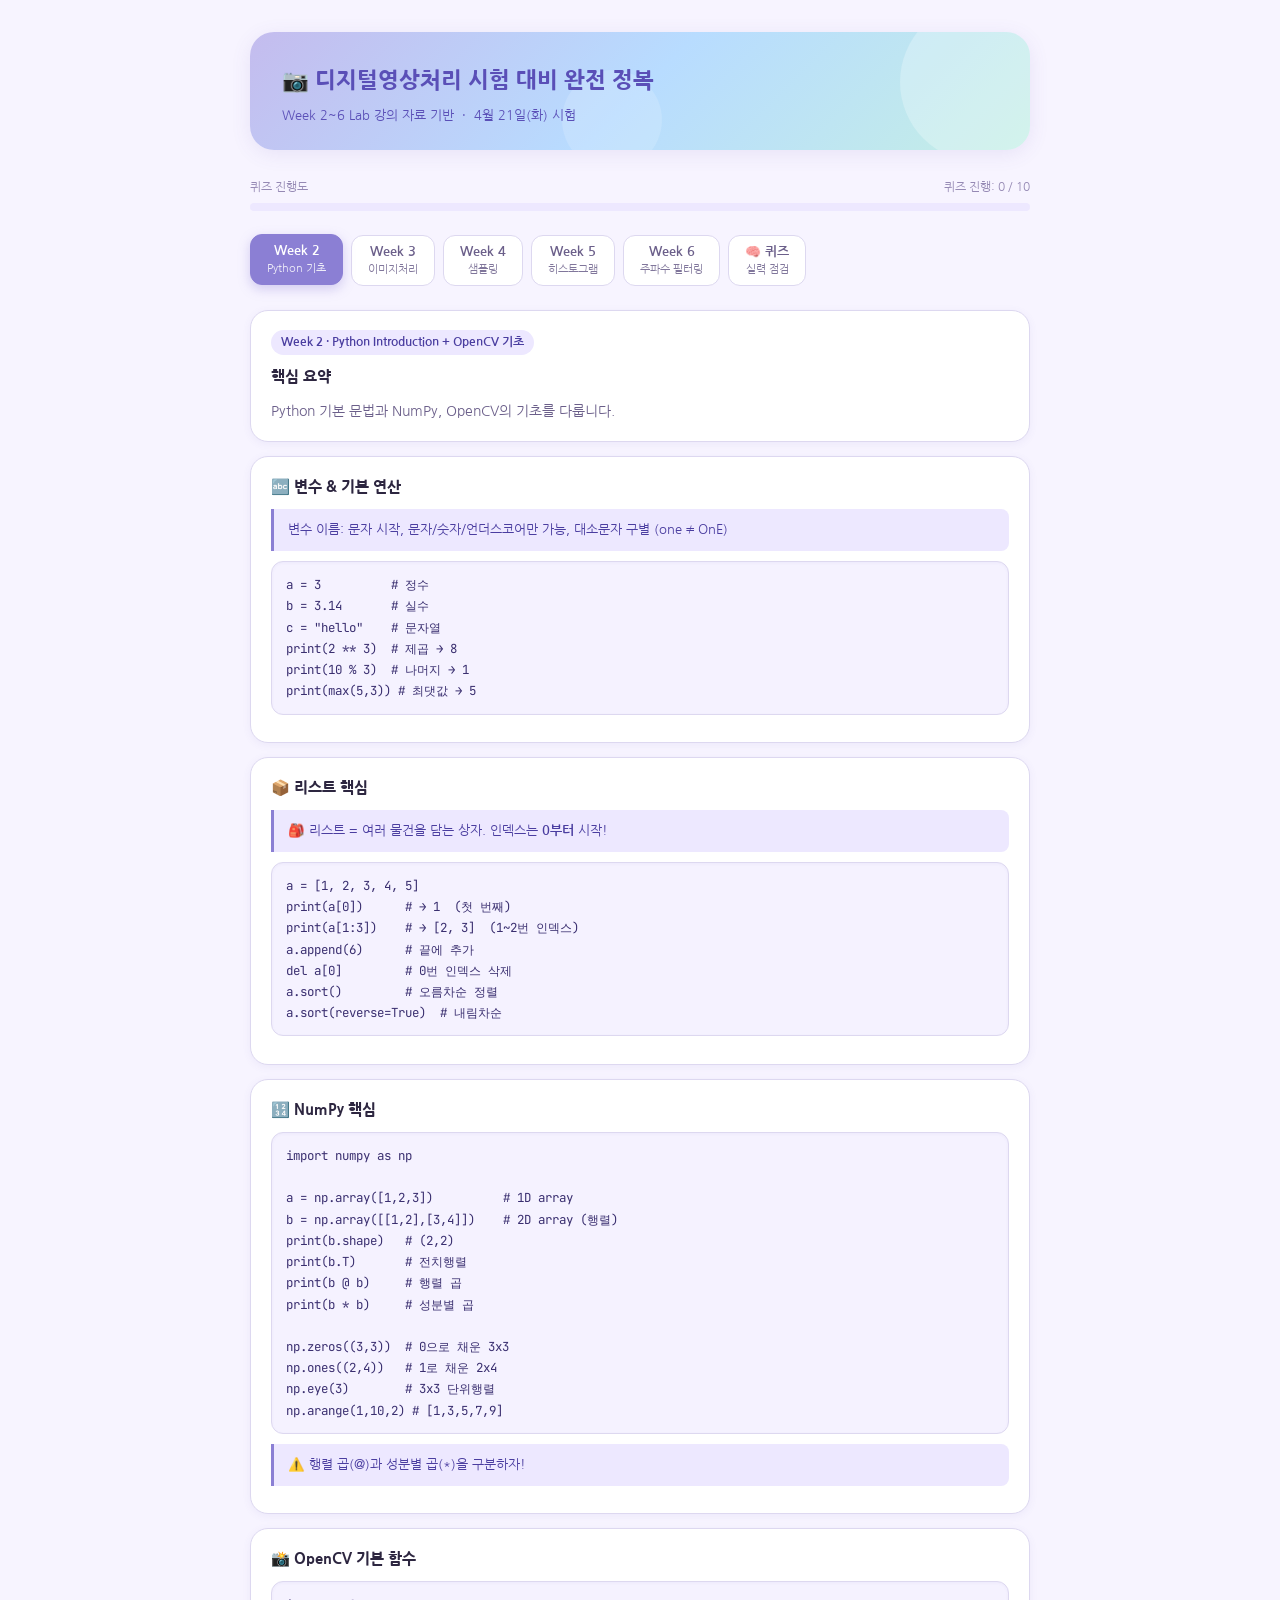
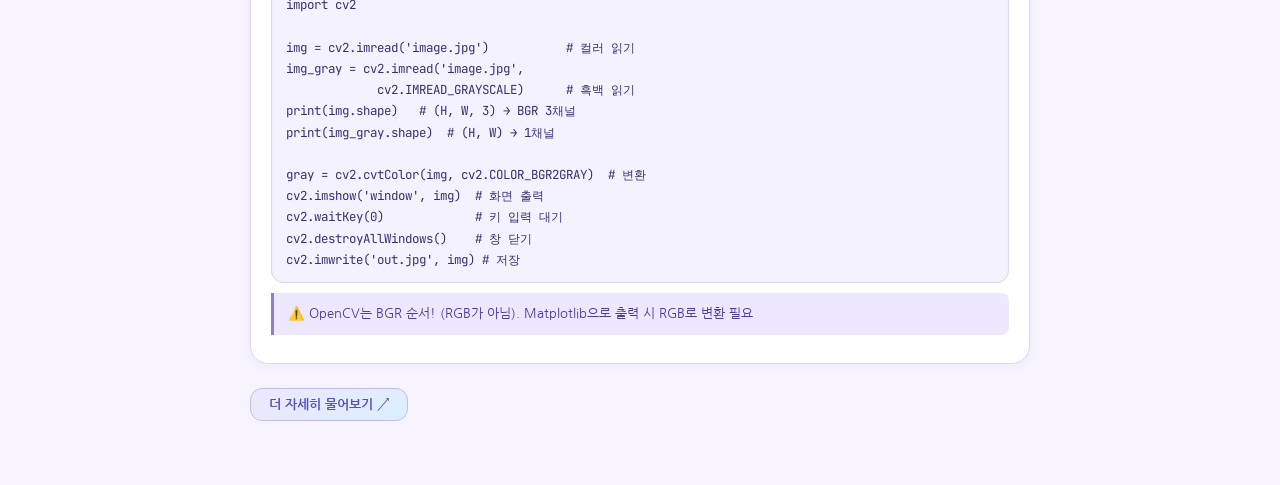
==== index.html @ ab58d142 "upload index.html , css, js" ====
<!DOCTYPE html>
<html lang="ko">
<head>
  <meta charset="UTF-8" />
  <meta name="viewport" content="width=device-width, initial-scale=1.0" />
  <title>디지털영상처리 시험 대비 완전 정복</title>
  <link rel="stylesheet" href="style.css" />
</head>
<body>

<div class="page-wrap">

  <!-- ── Header ── -->
  <div class="page-header">
    <h1>📷 디지털영상처리 시험 대비 완전 정복</h1>
    <p>Week 2~6 Lab 강의 자료 기반 &nbsp;·&nbsp; 4월 21일(화) 시험</p>
  </div>

  <!-- ── Progress ── -->
  <div class="progress-wrap">
    <div class="progress-label">
      <span>퀴즈 진행도</span>
      <span id="prog-label">0 / 10</span>
    </div>
    <div class="progress-track">
      <div class="progress-fill" id="prog"></div>
    </div>
  </div>

  <!-- ── Tabs ── -->
  <div class="tabs">
    <button class="tab active" onclick="showTab('w2', this)">
      Week 2<span class="tab-sub">Python 기초</span>
    </button>
    <button class="tab" onclick="showTab('w3', this)">
      Week 3<span class="tab-sub">이미지처리</span>
    </button>
    <button class="tab" onclick="showTab('w4', this)">
      Week 4<span class="tab-sub">샘플링</span>
    </button>
    <button class="tab" onclick="showTab('w5', this)">
      Week 5<span class="tab-sub">히스토그램</span>
    </button>
    <button class="tab" onclick="showTab('w6', this)">
      Week 6<span class="tab-sub">주파수 필터링</span>
    </button>
    <button class="tab" onclick="showTab('quiz', this)">
      🧠 퀴즈<span class="tab-sub">실력 점검</span>
    </button>
  </div>

  <!-- ════════════════════════════════
       WEEK 2
  ════════════════════════════════ -->
  <div class="section active" id="tab-w2">

    <div class="card">
      <span class="badge badge-purple">Week 2 · Python Introduction + OpenCV 기초</span>
      <div class="card-title">핵심 요약</div>
      <div class="card-body">Python 기본 문법과 NumPy, OpenCV의 기초를 다룹니다.</div>
    </div>

    <div class="card">
      <div class="card-title">🔤 변수 &amp; 기본 연산</div>
      <div class="card-body">
        <div class="important">변수 이름: 문자 시작, 문자/숫자/언더스코어만 가능, 대소문자 구별 (one ≠ OnE)</div>
        <div class="code-block">a = 3          # 정수
b = 3.14       # 실수
c = "hello"    # 문자열
print(2 ** 3)  # 제곱 → 8
print(10 % 3)  # 나머지 → 1
print(max(5,3)) # 최댓값 → 5</div>
      </div>
    </div>

    <div class="card">
      <div class="card-title">📦 리스트 핵심</div>
      <div class="card-body">
        <div class="important">🎒 리스트 = 여러 물건을 담는 상자. 인덱스는 <strong>0부터</strong> 시작!</div>
        <div class="code-block">a = [1, 2, 3, 4, 5]
print(a[0])      # → 1  (첫 번째)
print(a[1:3])    # → [2, 3]  (1~2번 인덱스)
a.append(6)      # 끝에 추가
del a[0]         # 0번 인덱스 삭제
a.sort()         # 오름차순 정렬
a.sort(reverse=True)  # 내림차순</div>
      </div>
    </div>

    <div class="card">
      <div class="card-title">🔢 NumPy 핵심</div>
      <div class="card-body">
        <div class="code-block">import numpy as np

a = np.array([1,2,3])          # 1D array
b = np.array([[1,2],[3,4]])    # 2D array (행렬)
print(b.shape)   # (2,2)
print(b.T)       # 전치행렬
print(b @ b)     # 행렬 곱
print(b * b)     # 성분별 곱

np.zeros((3,3))  # 0으로 채운 3x3
np.ones((2,4))   # 1로 채운 2x4
np.eye(3)        # 3x3 단위행렬
np.arange(1,10,2) # [1,3,5,7,9]</div>
        <div class="important">⚠️ 행렬 곱(@)과 성분별 곱(*)을 구분하자!</div>
      </div>
    </div>

    <div class="card">
      <div class="card-title">📸 OpenCV 기본 함수</div>
      <div class="card-body">
        <div class="code-block">import cv2

img = cv2.imread('image.jpg')           # 컬러 읽기
img_gray = cv2.imread('image.jpg',
             cv2.IMREAD_GRAYSCALE)      # 흑백 읽기
print(img.shape)   # (H, W, 3) → BGR 3채널
print(img_gray.shape)  # (H, W) → 1채널

gray = cv2.cvtColor(img, cv2.COLOR_BGR2GRAY)  # 변환
cv2.imshow('window', img)  # 화면 출력
cv2.waitKey(0)             # 키 입력 대기
cv2.destroyAllWindows()    # 창 닫기
cv2.imwrite('out.jpg', img) # 저장</div>
        <div class="important">⚠️ OpenCV는 BGR 순서! (RGB가 아님). Matplotlib으로 출력 시 RGB로 변환 필요</div>
      </div>
    </div>

    <button class="btn-ask" onclick="sendPrompt('Week 2 Python 기초 중 헷갈리는 내용을 더 쉽게 설명해줘')">
      더 자세히 물어보기 ↗
    </button>
  </div>

  <!-- ════════════════════════════════
       WEEK 3
  ════════════════════════════════ -->
  <div class="section" id="tab-w3">

    <div class="card">
      <span class="badge badge-teal">Week 3 · Image Processing (서브샘플링 &amp; 양자화)</span>
      <div class="card-title">핵심 요약</div>
      <div class="card-body">이미지 해상도 줄이기(서브샘플링)와 색 단계 줄이기(양자화)를 다룹니다.</div>
    </div>

    <div class="card">
      <div class="card-title">📷 서브샘플링 (Subsampling)</div>
      <div class="card-body">
        <div class="important">📷 사진을 1/2, 1/4로 작게 만드는 것. cv2.resize() 사용!</div>
        <div class="code-block">img = cv2.imread('dogs.jpg')
h, w = img.shape[:2]

# 1/2로 줄이기
half = cv2.resize(img, (w//2, h//2))

# 1/4로 줄이기
quarter = cv2.resize(img, (w//4, h//4))

cv2.imwrite('half.jpg', half)</div>
        <div class="card-body" style="margin-top:8px">과제: dogs.jpg를 2, 4, 8배로 서브샘플링 → 파이썬 1개 + 이미지 3개 제출</div>
      </div>
    </div>

    <div class="card">
      <div class="card-title">🎨 양자화 (Quantization)</div>
      <div class="card-body">
        <div class="important">🎨 256색(0~255)을 4색, 8색처럼 줄이는 것. 계단 현상 발생!</div>
        <div class="code-block">img = cv2.imread('xray.jpg', cv2.IMREAD_GRAYSCALE)
levels = 4   # 4단계로 줄이기

# Step 1: 그룹 크기 계산
group_size = 256 // levels  # = 64

# Step 2: 그룹화 + 0~255로 스케일링
quantized = (img // group_size) * (255 // (levels-1))

# Step 3: uint8 변환
quantized = quantized.astype(np.uint8)</div>
        <div class="card-body" style="margin-top:8px">과제: xray.jpg를 32, 8, 4, 2단계로 양자화 → 이미지 4개 제출</div>
      </div>
    </div>

    <button class="btn-ask" onclick="sendPrompt('양자화(Quantization) 개념을 초등학생도 이해할 수 있게 설명해줘')">
      개념 더 쉽게 ↗
    </button>
  </div>

  <!-- ════════════════════════════════
       WEEK 4
  ════════════════════════════════ -->
  <div class="section" id="tab-w4">

    <div class="card">
      <span class="badge badge-amber">Week 4 · Sampling &amp; Upsampling (보간법)</span>
      <div class="card-title">핵심 요약</div>
      <div class="card-body">Nyquist 정리, Zone Plate, 보간법(Nearest Neighbor / Bilinear / Bicubic)을 다룹니다.</div>
    </div>

    <div class="card">
      <div class="card-title">🌊 저주파 vs 고주파</div>
      <div class="card-body">
        <div class="important">🌊 저주파 = 천천히 변하는 부분 (배경, 하늘) / 고주파 = 빠르게 변하는 부분 (엣지, 경계선)</div>
      </div>
    </div>

    <div class="card">
      <div class="card-title">⭐ Nyquist 정리</div>
      <div class="card-body">
        <div class="important">Stride(간격)가 Nyquist frequency보다 크면 → 앨리어싱(aliasing) 발생! 정보 왜곡!</div>
        <div class="card-body" style="margin-top:8px">Zone Plate 이미지로 확인: stride를 크게 하면 바깥쪽(고주파) 영역이 뭉개짐</div>
      </div>
    </div>

    <div class="card">
      <div class="card-title">⭐ 보간법 (Interpolation) 핵심</div>
      <div class="card-body">
        <div class="important">📸 작은 이미지를 크게 키울 때 없는 픽셀을 채우는 방법!</div>
        <div class="two-col">
          <div class="two-col-item">
            <div class="col-title">Nearest Neighbor</div>
            <div class="col-desc">가장 가까운 픽셀 값 그대로 복사. 빠르지만 계단 현상</div>
          </div>
          <div class="two-col-item">
            <div class="col-title">Bilinear</div>
            <div class="col-desc">주변 4개 점을 선형 보간. 더 부드러운 결과</div>
          </div>
          <div class="two-col-item">
            <div class="col-title">Bicubic</div>
            <div class="col-desc">주변 16개 점으로 3차 함수 보간. 가장 부드러움</div>
          </div>
          <div class="two-col-item">
            <div class="col-title">OpenCV 코드</div>
            <div class="col-mono">cv2.resize(img, (w,h),<br>interpolation=cv2.INTER_LINEAR)</div>
          </div>
        </div>
      </div>
    </div>

    <div class="card">
      <div class="card-title">📋 Week 4 과제 요약</div>
      <div class="card-body">
        <div class="step">
          <div class="step-num">1</div>
          <div class="step-text">Zone Plate 이미지를 stride 2, 4, 8로 서브샘플링 후 복원 → 이미지 3개</div>
        </div>
        <div class="step">
          <div class="step-num">2</div>
          <div class="step-text">stride=4 고정, GaussianBlur 적용 후 서브샘플링. 커널/sigma 조절해 최적값 찾기 + 트레이드오프 분석 주석 작성</div>
        </div>
        <div class="step">
          <div class="step-num">3</div>
          <div class="step-text">pandas.jpg에 수동 Bilinear 보간 vs cv2.resize(INTER_LINEAR) 비교 + 차이 이미지 저장</div>
        </div>
      </div>
    </div>

    <button class="btn-ask" onclick="sendPrompt('Bilinear 보간법을 초등학생도 이해할 수 있게 그림처럼 설명해줘')">
      보간법 쉽게 설명 ↗
    </button>
  </div>

  <!-- ════════════════════════════════
       WEEK 5
  ════════════════════════════════ -->
  <div class="section" id="tab-w5">

    <div class="card">
      <span class="badge badge-coral">Week 5 · Histogram &amp; Contrast Enhancement</span>
      <div class="card-title">핵심 요약</div>
      <div class="card-body">히스토그램, 감마 보정, 대비 향상, 히스토그램 평활화를 다룹니다.</div>
    </div>

    <div class="card">
      <div class="card-title">📊 히스토그램</div>
      <div class="card-body">
        <div class="important">📊 히스토그램 = 픽셀 값(0~255)별로 몇 개의 픽셀이 있는지 세어 그래프로 나타낸 것</div>
        <div class="code-block">import matplotlib.pyplot as plt
gray = cv2.cvtColor(img, cv2.COLOR_BGR2GRAY)
plt.hist(gray.flatten(), bins=256, range=(0,255))
plt.show()</div>
      </div>
    </div>

    <div class="card">
      <div class="card-title">💡 감마 보정 (Gamma Correction)</div>
      <div class="card-body">
        <div class="important">💡 픽셀 값을 지수함수로 변환해 밝기 조절. 히스토그램이 한쪽에 몰린 경우에만 효과적!</div>
        <div class="code-block">gamma = 0.5  # &lt; 1: 밝게, &gt; 1: 어둡게
corrected = np.power(img/255.0, gamma) * 255
corrected = corrected.astype(np.uint8)</div>
      </div>
    </div>

    <div class="card">
      <div class="card-title">⭐ 히스토그램 평활화 (Histogram Equalization)</div>
      <div class="card-body">
        <div class="important">🎨 픽셀이 특정 범위에만 몰려 있을 때 → 0~255 전체로 고르게 펼쳐주는 것!</div>
        <div class="formula">h(v) = round( (cdf(v) - cdf_min) / (cdf_max - cdf_min) × (L-1) )</div>
        <div class="code-block"># 수동 구현 (과제 - 내장함수 사용 금지!)
hist, _ = np.histogram(gray.flatten(), 256, [0,256])
cdf = hist.cumsum()
cdf_min = cdf[cdf &gt; 0].min()
cdf_max = cdf.max()
L = 256

lut = np.round(
  (cdf - cdf_min) / (cdf_max - cdf_min) * (L-1)
).astype(np.uint8)

result = lut[gray]  # LUT 적용</div>
        <div class="important">⚠️ 경고: cv2.equalizeHist() 사용하면 미제출 처리!</div>
      </div>
    </div>

    <button class="btn-ask" onclick="sendPrompt('히스토그램 평활화(Histogram Equalization) 공식을 초등학생도 이해하도록 단계별로 설명해줘')">
      평활화 공식 쉽게 ↗
    </button>
  </div>

  <!-- ════════════════════════════════
       WEEK 6
  ════════════════════════════════ -->
  <div class="section" id="tab-w6">

    <div class="card">
      <span class="badge badge-blue">Week 6 · Frequency Domain Filtering ⭐ 가장 중요!</span>
      <div class="card-title">핵심 요약</div>
      <div class="card-body">DFT, LPF/HPF, Butterworth, Gaussian, Laplacian, Homomorphic 필터링을 다룹니다.</div>
    </div>

    <div class="card">
      <div class="card-title">⭐ 주파수 도메인 필터링 전체 절차</div>
      <div class="card-body">
        <div class="step">
          <div class="step-num">1</div>
          <div class="step-text"><strong>Zero-padding</strong>: 이미지 크기를 2M × 2N으로 확장 (경계 효과 방지)</div>
        </div>
        <div class="step">
          <div class="step-num">2</div>
          <div class="step-text"><strong>Centering</strong>: (-1)^(x+y) 곱해서 저주파를 중심으로 이동</div>
        </div>
        <div class="step">
          <div class="step-num">3</div>
          <div class="step-text"><strong>DFT</strong>: 공간 도메인 → 주파수 도메인 변환</div>
        </div>
        <div class="step">
          <div class="step-num">4</div>
          <div class="step-text"><strong>Filtering</strong>: G(u,v) = H(u,v) × F(u,v)</div>
        </div>
        <div class="step">
          <div class="step-num">5</div>
          <div class="step-text"><strong>Inverse DFT</strong>: 주파수 도메인 → 다시 공간 도메인으로</div>
        </div>
      </div>
    </div>

    <div class="card">
      <div class="card-title">⭐ 필터 공식 정리 — 암기 필수</div>
      <div class="card-body">
        <div style="font-size:0.82rem;font-weight:700;color:var(--text-primary);margin-bottom:6px">Ideal LPF / HPF</div>
        <div class="formula">LPF: H(u,v) = 1 if D(u,v) ≤ D0, else 0
HPF: H(u,v) = 1 - H_lpf(u,v)</div>

        <div style="font-size:0.82rem;font-weight:700;color:var(--text-primary);margin:12px 0 6px">Butterworth LPF (order n)</div>
        <div class="formula">H(u,v) = 1 / (1 + (D(u,v)/D0)^(2n))
→ 절단 주파수에서 값이 0.5</div>

        <div style="font-size:0.82rem;font-weight:700;color:var(--text-primary);margin:12px 0 6px">Gaussian LPF</div>
        <div class="formula">H(u,v) = e^(-D²(u,v) / 2D0²)</div>

        <div style="font-size:0.82rem;font-weight:700;color:var(--text-primary);margin:12px 0 6px">Laplacian (주파수 도메인)</div>
        <div class="formula">H(u,v) = -(u² + v²)
샤프닝: f(x,y) - g(x,y)
블러링: f(x,y) + g(x,y)</div>
      </div>
    </div>

    <div class="card">
      <div class="card-title">🔬 Homomorphic Filtering — 어려운 내용</div>
      <div class="card-body">
        <div class="important">💡 쉽게 말하면: 이미지 = 조명(저주파) × 반사율(고주파). 로그를 씌워 곱셈→덧셈으로 바꿔서 각각 처리!</div>
        <div class="step">
          <div class="step-num">1</div>
          <div class="step-text">f(x,y) = i(x,y) × r(x,y) → 로그: ln(f) = ln(i) + ln(r)</div>
        </div>
        <div class="step">
          <div class="step-num">2</div>
          <div class="step-text">DFT 적용 후 필터링 (조명 약화↓ + 반사율 강화↑)</div>
        </div>
        <div class="step">
          <div class="step-num">3</div>
          <div class="step-text">Inverse DFT → 지수함수(exp)로 복원</div>
        </div>
        <div class="formula">H(u,v) = (γH - γL)(1 - e^(-cD²/D0²)) + γL
γL &lt; 1, γH &gt; 1</div>
      </div>
    </div>

    <div class="card">
      <div class="card-title">📋 Week 6 과제 요약</div>
      <div class="card-body">
        <div class="step">
          <div class="step-num">1</div>
          <div class="step-text">sample.jpg에 BLPF(n=2)와 GLPF 구현 (D0=30). 결과 비교 분석 2~3문장 주석으로 작성 → 코드 + 이미지 2개</div>
        </div>
        <div class="step">
          <div class="step-num">2</div>
          <div class="step-text">sample.jpg에 Laplacian 필터 적용 후 샤프닝 이미지 생성 → 코드 + 이미지 2개</div>
        </div>
      </div>
    </div>

    <button class="btn-ask" onclick="sendPrompt('Homomorphic Filtering을 초등학생도 이해할 수 있게 비유로 설명해줘')">
      호모모픽 쉽게 ↗
    </button>
  </div>

  <!-- ════════════════════════════════
       QUIZ
  ════════════════════════════════ -->
  <div class="section" id="tab-quiz">

    <div class="card">
      <span class="badge badge-purple">실력 점검 퀴즈</span>
      <div class="card-title">🧠 시험 예상 문제</div>
      <div class="score-display" id="score-display">0 / 0</div>
      <div class="score-label" id="score-label">아직 풀지 않았어요. 시작해 보세요!</div>
    </div>

    <div id="quiz-container"></div>
  </div>

</div><!-- /page-wrap -->

<script src="script.js"></script>
</body>
</html>
---- style.css ----
@import url('https://fonts.googleapis.com/css2?family=Nanum+Gothic:wght@400;700;800&family=JetBrains+Mono:wght@400;500&display=swap');

/* ── CSS Variables ── */
:root {
  --bg:           #F7F4FF;
  --bg-card:      #FFFFFF;
  --bg-secondary: #F0EDF9;
  --bg-code:      #EDE8FF;

  --accent:       #8B7FD4;
  --accent-light: #C4BCEE;
  --accent-dark:  #5A4FB7;

  --pastel-purple: #EDE8FF;
  --pastel-teal:   #D8F5EC;
  --pastel-amber:  #FEF3DA;
  --pastel-coral:  #FFE8E4;
  --pastel-blue:   #DCEEFF;
  --pastel-mint:   #E0F7F0;

  --text-primary:   #2D2640;
  --text-secondary: #6B5F8A;
  --text-muted:     #9589B4;
  --border:         #DDD8F0;

  --radius-sm: 8px;
  --radius-md: 12px;
  --radius-lg: 18px;
  --radius-xl: 24px;

  --shadow-sm: 0 2px 8px rgba(100, 80, 180, 0.07);
  --shadow-md: 0 4px 20px rgba(100, 80, 180, 0.10);
  --shadow-lg: 0 8px 32px rgba(100, 80, 180, 0.13);

  --font-sans: 'Nanum Gothic', sans-serif;
  --font-mono: 'JetBrains Mono', monospace;
}

/* ── Reset & Base ── */
*, *::before, *::after { box-sizing: border-box; margin: 0; padding: 0; }

body {
  font-family: var(--font-sans);
  background: var(--bg);
  color: var(--text-primary);
  min-height: 100vh;
  line-height: 1.6;
}

/* ── Layout ── */
.page-wrap {
  max-width: 820px;
  margin: 0 auto;
  padding: 2rem 1.25rem 4rem;
}

/* ── Header ── */
.page-header {
  background: linear-gradient(135deg, #C4BCEE 0%, #B8DCFF 50%, #C4EEE5 100%);
  border-radius: var(--radius-xl);
  padding: 2rem 2rem 1.5rem;
  margin-bottom: 1.75rem;
  position: relative;
  overflow: hidden;
  box-shadow: var(--shadow-md);
}
.page-header::before {
  content: '';
  position: absolute;
  top: -30px; right: -30px;
  width: 160px; height: 160px;
  background: rgba(255,255,255,0.25);
  border-radius: 50%;
}
.page-header::after {
  content: '';
  position: absolute;
  bottom: -20px; left: 40%;
  width: 100px; height: 100px;
  background: rgba(255,255,255,0.15);
  border-radius: 50%;
}
.page-header h1 {
  font-size: 1.35rem;
  font-weight: 800;
  color: var(--accent-dark);
  margin-bottom: 0.4rem;
  position: relative; z-index: 1;
}
.page-header p {
  font-size: 0.82rem;
  color: #5A4FB7;
  position: relative; z-index: 1;
}

/* ── Progress Bar ── */
.progress-wrap {
  margin-bottom: 1.5rem;
}
.progress-label {
  display: flex;
  justify-content: space-between;
  font-size: 0.75rem;
  color: var(--text-muted);
  margin-bottom: 6px;
}
.progress-track {
  height: 8px;
  background: var(--pastel-purple);
  border-radius: 99px;
  overflow: hidden;
}
.progress-fill {
  height: 100%;
  background: linear-gradient(90deg, var(--accent) 0%, #A88FE8 100%);
  border-radius: 99px;
  width: 0%;
  transition: width 0.4s ease;
}

/* ── Tabs ── */
.tabs {
  display: flex;
  gap: 8px;
  flex-wrap: wrap;
  margin-bottom: 1.5rem;
}
.tab {
  padding: 8px 16px;
  border: 1.5px solid var(--border);
  border-radius: var(--radius-md);
  font-size: 0.8rem;
  font-family: var(--font-sans);
  font-weight: 700;
  cursor: pointer;
  background: var(--bg-card);
  color: var(--text-secondary);
  transition: all 0.2s ease;
  text-align: center;
  line-height: 1.3;
}
.tab:hover:not(.active) {
  background: var(--bg-secondary);
  border-color: var(--accent-light);
  transform: translateY(-1px);
  box-shadow: var(--shadow-sm);
}
.tab.active {
  background: var(--accent);
  color: #fff;
  border-color: var(--accent);
  box-shadow: 0 4px 12px rgba(139, 127, 212, 0.35);
  transform: translateY(-1px);
}
.tab .tab-sub {
  font-size: 0.68rem;
  font-weight: 400;
  opacity: 0.85;
  display: block;
  margin-top: 2px;
}

/* ── Sections ── */
.section { display: none; }
.section.active { display: block; animation: fadeIn 0.25s ease; }

@keyframes fadeIn {
  from { opacity: 0; transform: translateY(6px); }
  to   { opacity: 1; transform: translateY(0); }
}

/* ── Cards ── */
.card {
  background: var(--bg-card);
  border: 1.5px solid var(--border);
  border-radius: var(--radius-lg);
  padding: 1.1rem 1.25rem;
  margin-bottom: 14px;
  box-shadow: var(--shadow-sm);
  transition: box-shadow 0.2s ease;
}
.card:hover {
  box-shadow: var(--shadow-md);
}
.card-title {
  font-size: 0.95rem;
  font-weight: 800;
  color: var(--text-primary);
  margin-bottom: 10px;
  display: flex;
  align-items: center;
  gap: 6px;
}
.card-body {
  font-size: 0.88rem;
  color: var(--text-secondary);
  line-height: 1.75;
}

/* ── Badges ── */
.badge {
  display: inline-block;
  font-size: 0.72rem;
  padding: 3px 10px;
  border-radius: 99px;
  margin-bottom: 10px;
  font-weight: 700;
}
.badge-purple { background: var(--pastel-purple); color: #4A3DA0; }
.badge-teal   { background: var(--pastel-teal);   color: #1A6B55; }
.badge-amber  { background: var(--pastel-amber);  color: #7A4A0A; }
.badge-coral  { background: var(--pastel-coral);  color: #8B3020; }
.badge-blue   { background: var(--pastel-blue);   color: #1A4A8A; }

/* ── Code ── */
code {
  font-family: var(--font-mono);
  font-size: 0.78rem;
  background: var(--bg-code);
  color: var(--accent-dark);
  padding: 2px 6px;
  border-radius: 5px;
}
.code-block {
  font-family: var(--font-mono);
  font-size: 0.78rem;
  background: #F5F2FF;
  border: 1px solid #DDD8F0;
  color: #3A2F70;
  padding: 12px 14px;
  border-radius: var(--radius-md);
  line-height: 1.7;
  white-space: pre;
  overflow-x: auto;
  margin: 10px 0;
  box-shadow: inset 0 1px 3px rgba(100,80,180,0.06);
}

/* ── Important / Info Box ── */
.important {
  border-left: 3px solid var(--accent);
  background: var(--pastel-purple);
  border-radius: 0 var(--radius-sm) var(--radius-sm) 0;
  padding: 10px 14px;
  margin: 10px 0;
  font-size: 0.83rem;
  color: #4A3DA0;
  line-height: 1.65;
}

/* ── Formula ── */
.formula {
  background: linear-gradient(135deg, var(--pastel-purple), var(--pastel-blue));
  border-left: 3px solid var(--accent);
  padding: 10px 14px;
  border-radius: 0 var(--radius-sm) var(--radius-sm) 0;
  margin: 10px 0;
  font-size: 0.8rem;
  color: var(--accent-dark);
  font-family: var(--font-mono);
  line-height: 1.6;
}

/* ── Steps ── */
.step {
  display: flex;
  gap: 10px;
  align-items: flex-start;
  margin-bottom: 10px;
}
.step-num {
  min-width: 26px;
  height: 26px;
  background: linear-gradient(135deg, var(--accent), #A88FE8);
  color: #fff;
  border-radius: 50%;
  display: flex;
  align-items: center;
  justify-content: center;
  font-size: 0.72rem;
  font-weight: 800;
  box-shadow: 0 2px 6px rgba(139,127,212,0.3);
  flex-shrink: 0;
}
.step-text {
  font-size: 0.87rem;
  color: var(--text-secondary);
  line-height: 1.65;
  padding-top: 3px;
}

/* ── Two Column Grid ── */
.two-col {
  display: grid;
  grid-template-columns: 1fr 1fr;
  gap: 10px;
  margin-top: 10px;
}
.two-col-item {
  background: var(--bg-secondary);
  padding: 12px;
  border-radius: var(--radius-md);
  border: 1px solid var(--border);
}
.two-col-item .col-title {
  font-size: 0.82rem;
  font-weight: 700;
  color: var(--text-primary);
  margin-bottom: 4px;
}
.two-col-item .col-desc {
  font-size: 0.76rem;
  color: var(--text-secondary);
  line-height: 1.5;
}
.two-col-item .col-mono {
  font-family: var(--font-mono);
  font-size: 0.72rem;
  color: var(--text-secondary);
  line-height: 1.5;
}

/* ── Ask Button ── */
.btn-ask {
  display: inline-flex;
  align-items: center;
  gap: 6px;
  padding: 9px 18px;
  background: linear-gradient(135deg, var(--pastel-purple), var(--pastel-blue));
  border: 1.5px solid var(--accent-light);
  border-radius: var(--radius-md);
  font-size: 0.82rem;
  font-family: var(--font-sans);
  font-weight: 700;
  cursor: pointer;
  color: var(--accent-dark);
  margin-top: 10px;
  transition: all 0.2s ease;
}
.btn-ask:hover {
  background: linear-gradient(135deg, #C4BCEE, #AECDFA);
  transform: translateY(-1px);
  box-shadow: var(--shadow-sm);
}

/* ── Quiz ── */
.quiz-item {
  background: var(--bg-card);
  border: 1.5px solid var(--border);
  border-radius: var(--radius-lg);
  padding: 1rem 1.1rem;
  margin-bottom: 12px;
  box-shadow: var(--shadow-sm);
}
.quiz-q {
  font-size: 0.9rem;
  font-weight: 800;
  color: var(--text-primary);
  margin-bottom: 10px;
  line-height: 1.5;
}
.quiz-options {
  display: flex;
  flex-direction: column;
  gap: 6px;
}
.quiz-opt {
  padding: 9px 14px;
  border: 1.5px solid var(--border);
  border-radius: var(--radius-md);
  font-size: 0.83rem;
  font-family: var(--font-sans);
  cursor: pointer;
  background: var(--bg-secondary);
  color: var(--text-secondary);
  transition: all 0.15s ease;
  text-align: left;
}
.quiz-opt:hover:not(:disabled) {
  background: var(--pastel-purple);
  border-color: var(--accent-light);
  color: var(--accent-dark);
}
.quiz-opt.correct {
  background: var(--pastel-teal);
  border-color: #6BBF95;
  color: #1A5C3A;
  font-weight: 700;
}
.quiz-opt.wrong {
  background: var(--pastel-coral);
  border-color: #E8957A;
  color: #8B2A1A;
}
.quiz-explain {
  margin-top: 10px;
  font-size: 0.82rem;
  color: var(--text-secondary);
  display: none;
  padding: 10px 12px;
  background: var(--bg-secondary);
  border-radius: var(--radius-sm);
  border-left: 3px solid var(--accent-light);
  line-height: 1.65;
}
.quiz-explain.show { display: block; animation: fadeIn 0.2s ease; }

/* ── Score Display ── */
.score-display {
  text-align: center;
  font-size: 2rem;
  font-weight: 800;
  color: var(--accent);
  margin: 0.75rem 0 0.25rem;
  letter-spacing: -0.5px;
}
.score-label {
  text-align: center;
  font-size: 0.78rem;
  color: var(--text-muted);
  margin-bottom: 0.5rem;
}

/* ── Responsive ── */
@media (max-width: 520px) {
  .two-col { grid-template-columns: 1fr; }
  .page-header h1 { font-size: 1.1rem; }
  .tab { padding: 6px 12px; font-size: 0.75rem; }
}
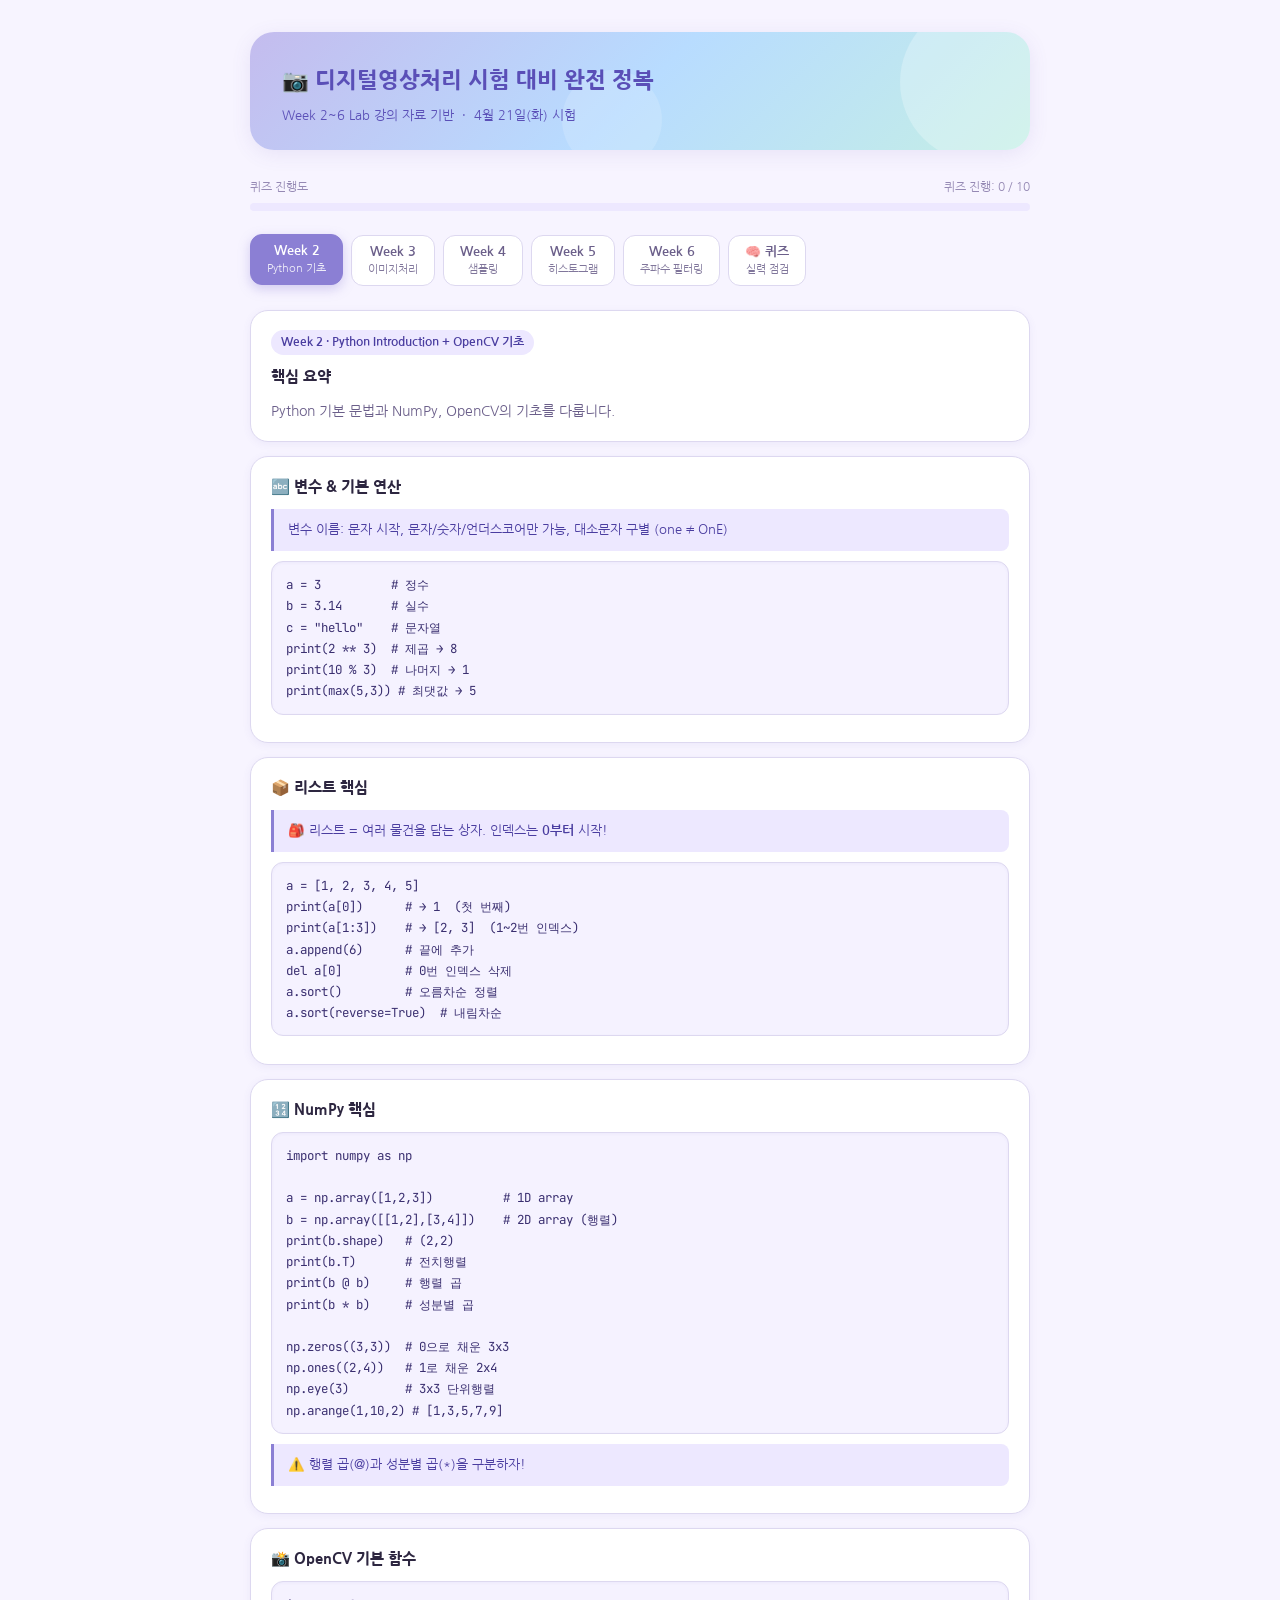
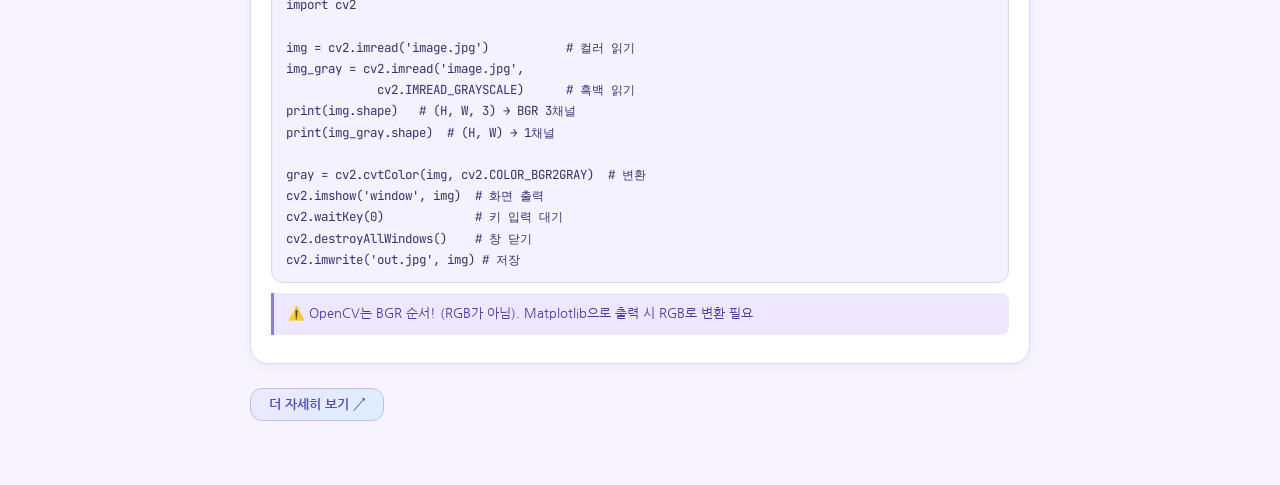
==== commit 436ba602: "change index and script js" ====
--- a/index.html
+++ b/index.html
@@ -127,8 +127,8 @@
       </div>
     </div>
 
-    <button class="btn-ask" onclick="sendPrompt('Week 2 Python 기초 중 헷갈리는 내용을 더 쉽게 설명해줘')">
-      더 자세히 물어보기 ↗
+    <button class="btn-ask" onclick="window.open('week2_python_easy_explainer.html','_blank')">
+      더 자세히 보기 ↗
     </button>
   </div>
 
@@ -180,8 +180,8 @@
       </div>
     </div>
 
-    <button class="btn-ask" onclick="sendPrompt('양자화(Quantization) 개념을 초등학생도 이해할 수 있게 설명해줘')">
-      개념 더 쉽게 ↗
+    <button class="btn-ask" onclick="window.open('quantization_easy_explainer.html','_blank')">
+      개념 더 쉽게 보기 ↗
     </button>
   </div>
 
@@ -254,8 +254,8 @@
       </div>
     </div>
 
-    <button class="btn-ask" onclick="sendPrompt('Bilinear 보간법을 초등학생도 이해할 수 있게 그림처럼 설명해줘')">
-      보간법 쉽게 설명 ↗
+    <button class="btn-ask" onclick="window.open('bilinear_fixed.html','_blank')">
+      보간법 쉽게 보기 ↗
     </button>
   </div>
 
@@ -312,8 +312,8 @@
       </div>
     </div>
 
-    <button class="btn-ask" onclick="sendPrompt('히스토그램 평활화(Histogram Equalization) 공식을 초등학생도 이해하도록 단계별로 설명해줘')">
-      평활화 공식 쉽게 ↗
+    <button class="btn-ask" onclick="window.open('histogram_equalization_explainer.html','_blank')">
+      평활화 공식 쉽게 보기 ↗
     </button>
   </div>
 
@@ -410,8 +410,8 @@
       </div>
     </div>
 
-    <button class="btn-ask" onclick="sendPrompt('Homomorphic Filtering을 초등학생도 이해할 수 있게 비유로 설명해줘')">
-      호모모픽 쉽게 ↗
+    <button class="btn-ask" onclick="window.open('homomorphic_filtering_explainer.html','_blank')">
+      호모모픽 쉽게 보기 ↗
     </button>
   </div>
 
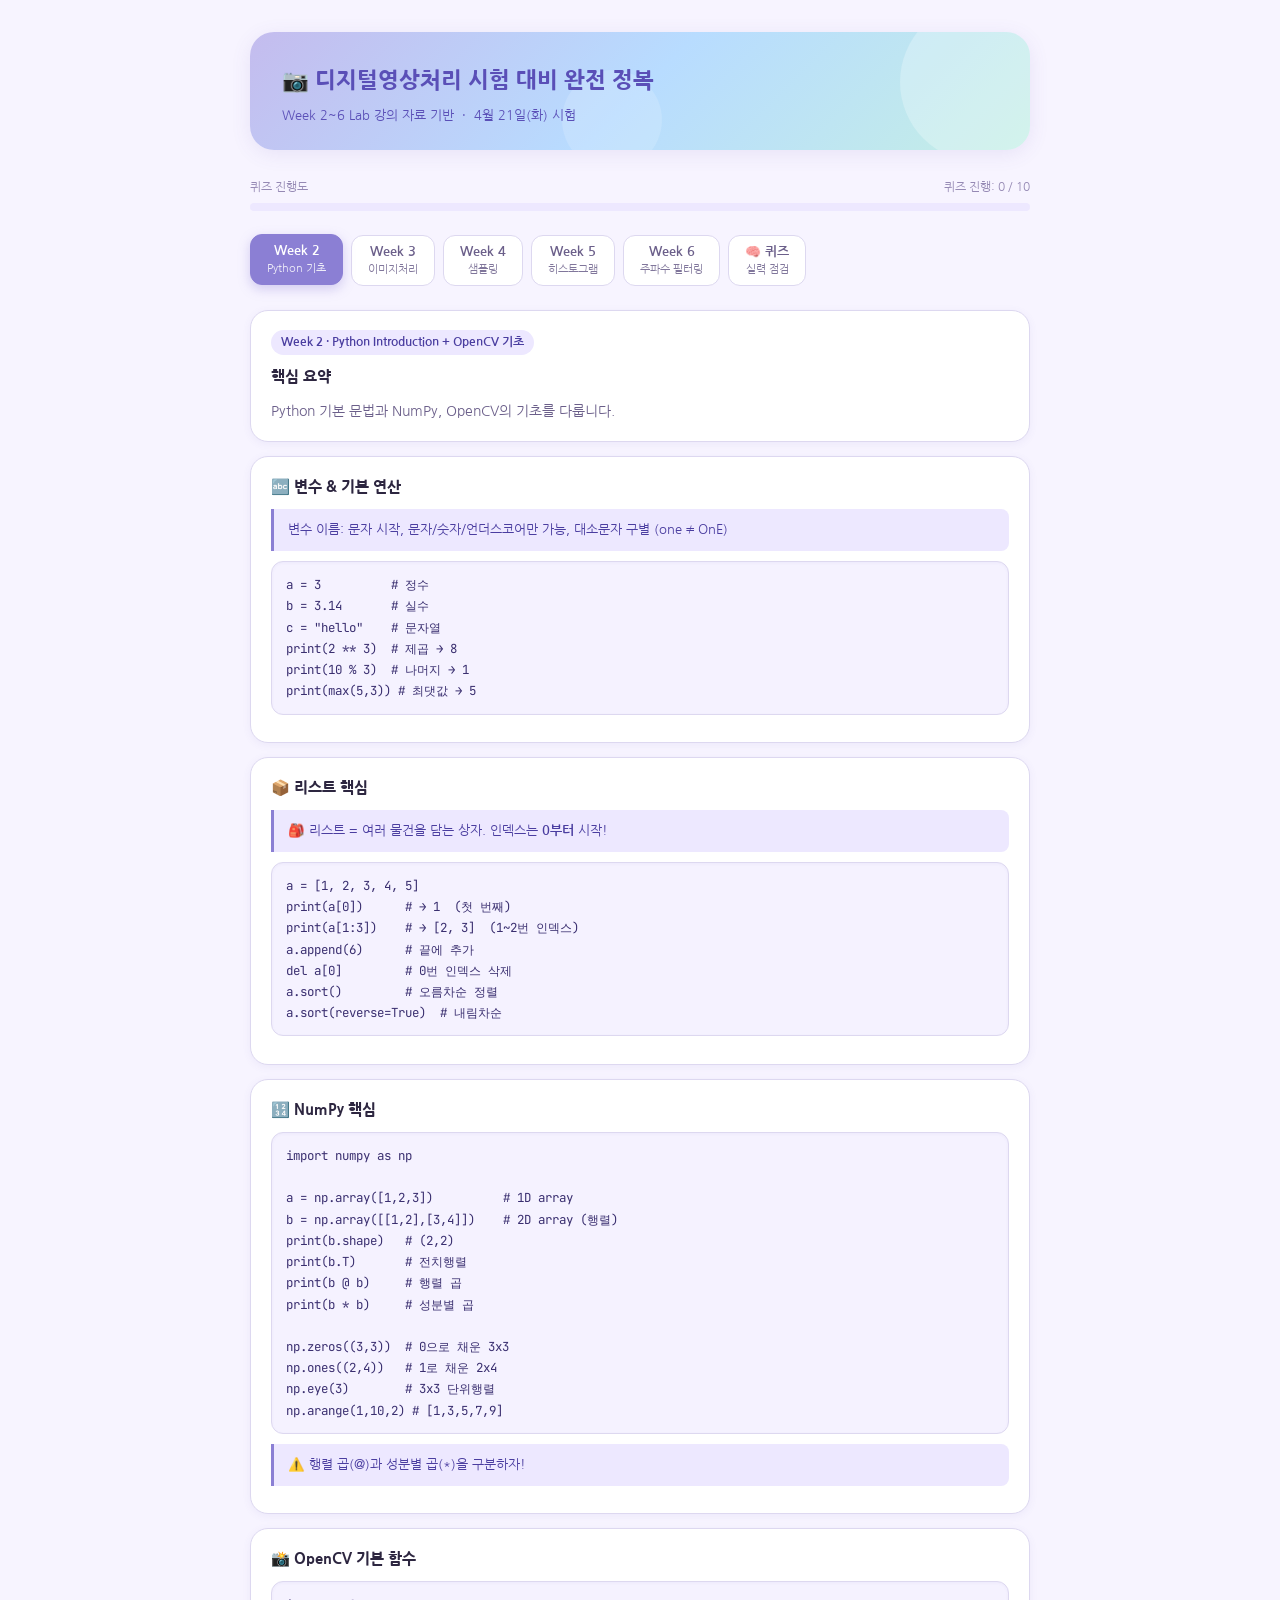
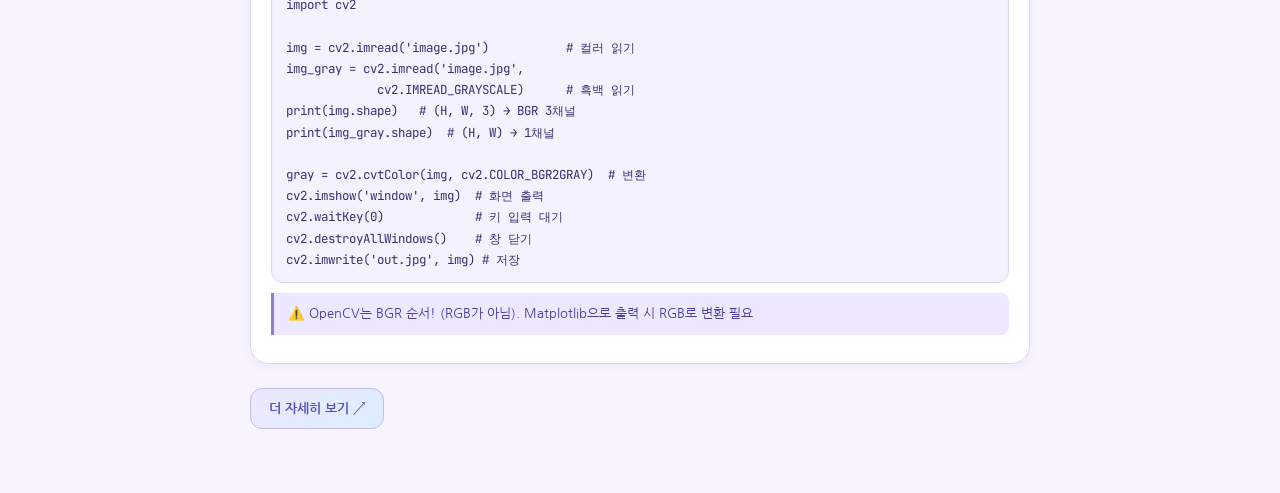
==== commit 940eeda9: "." ====
--- a/index.html
+++ b/index.html
@@ -127,9 +127,9 @@
       </div>
     </div>
 
-    <button class="btn-ask" onclick="window.open('week2_python_easy_explainer.html','_blank')">
+    <a class="btn-ask" href="week2_python_easy_explainer.html" target="_blank">
       더 자세히 보기 ↗
-    </button>
+    </a>
   </div>
 
   <!-- ════════════════════════════════
@@ -180,9 +180,9 @@
       </div>
     </div>
 
-    <button class="btn-ask" onclick="window.open('quantization_easy_explainer.html','_blank')">
+    <a class="btn-ask" href="quantization_easy_explainer.html" target="_blank">
       개념 더 쉽게 보기 ↗
-    </button>
+    </a>
   </div>
 
   <!-- ════════════════════════════════
@@ -254,9 +254,9 @@
       </div>
     </div>
 
-    <button class="btn-ask" onclick="window.open('bilinear_fixed.html','_blank')">
+    <a class="btn-ask" href="bilinear_fixed.html" target="_blank">
       보간법 쉽게 보기 ↗
-    </button>
+    </a>
   </div>
 
   <!-- ════════════════════════════════
@@ -312,9 +312,9 @@
       </div>
     </div>
 
-    <button class="btn-ask" onclick="window.open('histogram_equalization_explainer.html','_blank')">
+    <a class="btn-ask" href="histogram_equalization_explainer.html" target="_blank">
       평활화 공식 쉽게 보기 ↗
-    </button>
+    </a>
   </div>
 
   <!-- ════════════════════════════════
@@ -410,9 +410,9 @@
       </div>
     </div>
 
-    <button class="btn-ask" onclick="window.open('homomorphic_filtering_explainer.html','_blank')">
+    <a class="btn-ask" href="homomorphic_filtering_explainer.html" target="_blank">
       호모모픽 쉽게 보기 ↗
-    </button>
+    </a>
   </div>
 
   <!-- ════════════════════════════════
--- a/style.css
+++ b/style.css
@@ -336,11 +336,13 @@
   color: var(--accent-dark);
   margin-top: 10px;
   transition: all 0.2s ease;
+  text-decoration: none; /* <a> 태그 밑줄 제거 */
 }
 .btn-ask:hover {
   background: linear-gradient(135deg, #C4BCEE, #AECDFA);
   transform: translateY(-1px);
   box-shadow: var(--shadow-sm);
+  color: var(--accent-dark);
 }
 
 /* ── Quiz ── */
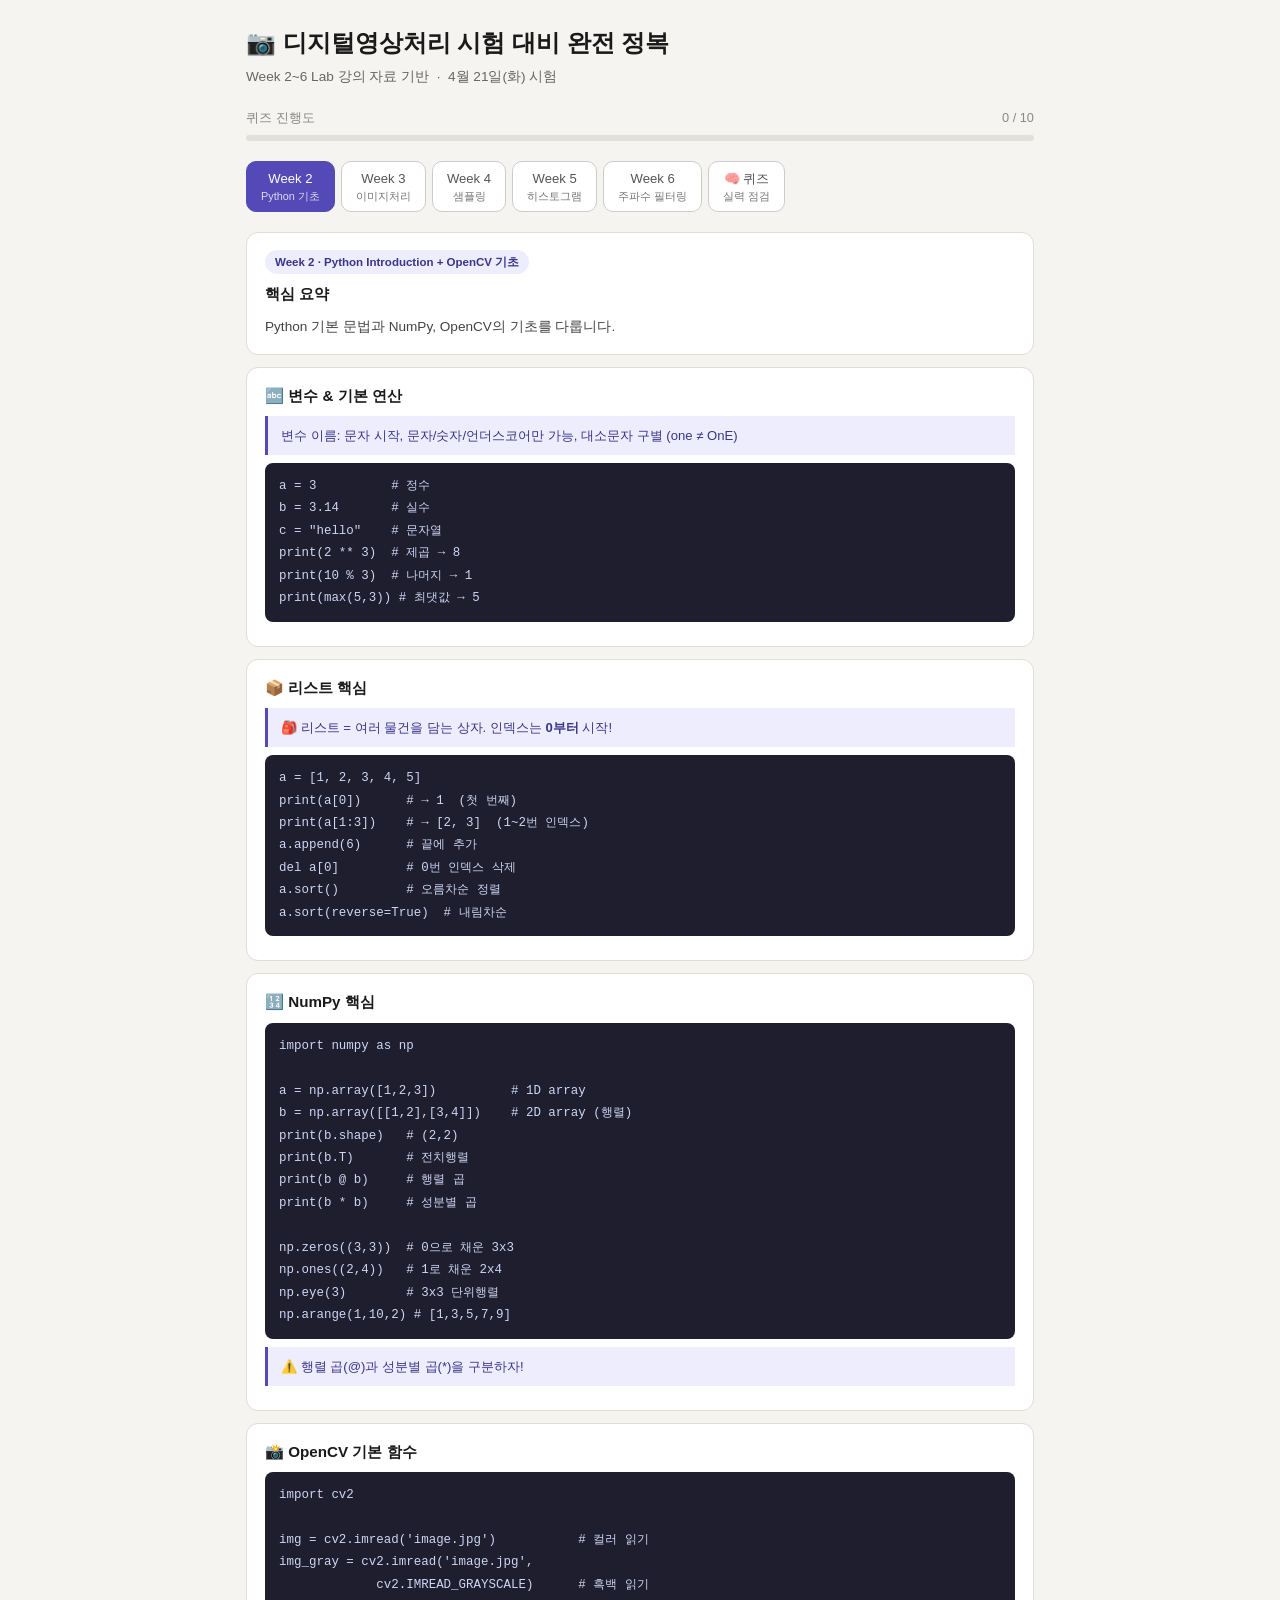
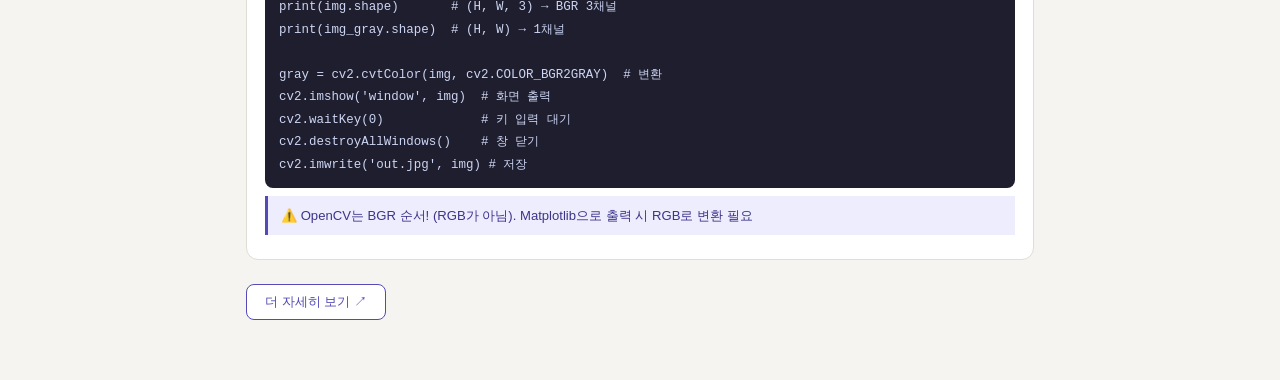
==== commit 8d7cee4f: "change file" ====
--- a/index.html
+++ b/index.html
@@ -5,18 +5,99 @@
   <meta name="viewport" content="width=device-width, initial-scale=1.0" />
   <title>디지털영상처리 시험 대비 완전 정복</title>
   <link rel="stylesheet" href="style.css" />
+  <style>
+    .btn-code-toggle {
+      display: block; width: 100%; margin: 16px 0 0;
+      padding: 12px 18px;
+      background: linear-gradient(135deg, #534AB7, #3C3489);
+      color: #fff; border: none; border-radius: 10px;
+      font-size: 0.88rem; font-weight: 600; cursor: pointer;
+      text-align: left; transition: opacity .2s;
+    }
+    .btn-code-toggle:hover { opacity: .85; }
+    .code-panel {
+      display: none; margin-top: 6px;
+      border: 1.5px solid #534AB7; border-radius: 12px;
+      overflow: hidden; background: #fff;
+    }
+    .code-panel.open { display: block; }
+    .code-panel-tabs { display: flex; background: #f3f2fd; border-bottom: 1px solid #d4d0f5; }
+    .cp-tab {
+      padding: 9px 18px; border: none; background: transparent;
+      font-size: 0.82rem; font-weight: 500; cursor: pointer;
+      color: #534AB7; border-bottom: 2px solid transparent; transition: all .15s;
+    }
+    .cp-tab.active { background: #fff; border-bottom: 2px solid #534AB7; color: #3C3489; }
+    .cp-tab:hover:not(.active) { background: #ebe9fb; }
+    .cp-sec { display: none; padding: 14px; }
+    .cp-sec.active { display: block; }
+    .cp-card {
+      background: #fafafa; border: 0.5px solid #e0dff8;
+      border-radius: 8px; padding: 14px; margin-bottom: 12px;
+    }
+    .cp-card:last-child { margin-bottom: 0; }
+    .cp-card-title { font-size: 0.85rem; font-weight: 700; color: #3C3489; margin-bottom: 6px; }
+    .cp-desc { font-size: 0.8rem; color: #555; margin-bottom: 8px; line-height: 1.5; }
+    .cp-code {
+      margin: 0; padding: 12px 14px;
+      background: #1e1e2e; color: #cdd6f4;
+      font-family: 'Fira Code', Consolas, 'Courier New', monospace;
+      font-size: 0.78rem; line-height: 1.8;
+      border-radius: 6px; overflow-x: auto; white-space: pre;
+    }
+    .cp-warn {
+      background: #fff8e6; border-left: 3px solid #f59e0b;
+      padding: 8px 12px; margin-top: 8px;
+      font-size: 0.78rem; color: #92400e; line-height: 1.5;
+    }
+    .cp-ok {
+      background: #ecfdf5; border-left: 3px solid #10b981;
+      padding: 8px 12px; margin-bottom: 8px;
+      font-size: 0.78rem; color: #065f46; line-height: 1.5;
+    }
+    .cp-score-row { display: flex; gap: 10px; margin-bottom: 12px; flex-wrap: wrap; }
+    .cp-sc { background: #f3f2fd; border-radius: 8px; padding: 8px 14px; text-align: center; min-width: 70px; }
+    .cp-sc-n { display: block; font-size: 1.2rem; font-weight: 700; color: #534AB7; }
+    .cp-sc-l { display: block; font-size: 0.72rem; color: #888; margin-top: 2px; }
+    .cq-item { border: 0.5px solid #ddd; border-radius: 8px; padding: 12px; margin-bottom: 10px; background: #fff; transition: border-color .2s; }
+    .cq-item.ok-card { border-color: #10b981; }
+    .cq-item.ng-card { border-color: #ef4444; }
+    .cq-q { font-size: 0.82rem; font-weight: 600; color: #222; margin-bottom: 8px; line-height: 1.5; }
+    .cq-code {
+      font-family: 'Fira Code', Consolas, monospace; font-size: 0.78rem;
+      background: #f5f5f5; padding: 10px 12px; border-radius: 6px;
+      line-height: 1.9; white-space: pre-wrap; margin-bottom: 8px; color: #222;
+    }
+    .cq-inp {
+      display: inline-block; min-width: 110px;
+      border: none; border-bottom: 2px solid #534AB7;
+      background: transparent;
+      font-family: 'Fira Code', Consolas, monospace; font-size: 0.78rem;
+      color: #534AB7; outline: none; padding: 0 3px; vertical-align: bottom; text-align: center;
+    }
+    .cq-inp.ok2 { border-bottom-color: #10b981; color: #065f46; background: #ecfdf5; border-radius: 3px 3px 0 0; }
+    .cq-inp.ng2 { border-bottom-color: #ef4444; color: #7f1d1d; background: #fef2f2; border-radius: 3px 3px 0 0; }
+    .cq-btn-row { display: flex; gap: 6px; margin-top: 8px; }
+    .cq-btn-check { padding: 5px 14px; background: #534AB7; color: #fff; border: none; border-radius: 6px; font-size: 0.78rem; cursor: pointer; }
+    .cq-btn-check:hover { background: #3C3489; }
+    .cq-btn-hint { padding: 5px 12px; background: transparent; border: 0.5px solid #aaa; border-radius: 6px; font-size: 0.78rem; cursor: pointer; color: #555; }
+    .cq-btn-hint:hover { background: #f5f5f5; }
+    .cq-fb { margin-top: 8px; font-size: 0.76rem; padding: 8px 10px; border-radius: 6px; display: none; line-height: 1.55; }
+    .cq-fb.show  { display: block; }
+    .cq-fb.ok3   { background: #ecfdf5; color: #065f46; }
+    .cq-fb.ng3   { background: #fef2f2; color: #7f1d1d; }
+    .cq-fb.hint3 { background: #f3f2fd; color: #3C3489; }
+  </style>
 </head>
 <body>
 
 <div class="page-wrap">
 
-  <!-- ── Header ── -->
   <div class="page-header">
     <h1>📷 디지털영상처리 시험 대비 완전 정복</h1>
     <p>Week 2~6 Lab 강의 자료 기반 &nbsp;·&nbsp; 4월 21일(화) 시험</p>
   </div>
 
-  <!-- ── Progress ── -->
   <div class="progress-wrap">
     <div class="progress-label">
       <span>퀴즈 진행도</span>
@@ -27,39 +108,22 @@
     </div>
   </div>
 
-  <!-- ── Tabs ── -->
   <div class="tabs">
-    <button class="tab active" onclick="showTab('w2', this)">
-      Week 2<span class="tab-sub">Python 기초</span>
-    </button>
-    <button class="tab" onclick="showTab('w3', this)">
-      Week 3<span class="tab-sub">이미지처리</span>
-    </button>
-    <button class="tab" onclick="showTab('w4', this)">
-      Week 4<span class="tab-sub">샘플링</span>
-    </button>
-    <button class="tab" onclick="showTab('w5', this)">
-      Week 5<span class="tab-sub">히스토그램</span>
-    </button>
-    <button class="tab" onclick="showTab('w6', this)">
-      Week 6<span class="tab-sub">주파수 필터링</span>
-    </button>
-    <button class="tab" onclick="showTab('quiz', this)">
-      🧠 퀴즈<span class="tab-sub">실력 점검</span>
-    </button>
+    <button class="tab active" onclick="showTab('w2', this)">Week 2<span class="tab-sub">Python 기초</span></button>
+    <button class="tab" onclick="showTab('w3', this)">Week 3<span class="tab-sub">이미지처리</span></button>
+    <button class="tab" onclick="showTab('w4', this)">Week 4<span class="tab-sub">샘플링</span></button>
+    <button class="tab" onclick="showTab('w5', this)">Week 5<span class="tab-sub">히스토그램</span></button>
+    <button class="tab" onclick="showTab('w6', this)">Week 6<span class="tab-sub">주파수 필터링</span></button>
+    <button class="tab" onclick="showTab('quiz', this)">🧠 퀴즈<span class="tab-sub">실력 점검</span></button>
   </div>
 
-  <!-- ════════════════════════════════
-       WEEK 2
-  ════════════════════════════════ -->
+  <!-- ════ WEEK 2 ════ -->
   <div class="section active" id="tab-w2">
-
     <div class="card">
       <span class="badge badge-purple">Week 2 · Python Introduction + OpenCV 기초</span>
       <div class="card-title">핵심 요약</div>
       <div class="card-body">Python 기본 문법과 NumPy, OpenCV의 기초를 다룹니다.</div>
     </div>
-
     <div class="card">
       <div class="card-title">🔤 변수 &amp; 기본 연산</div>
       <div class="card-body">
@@ -72,7 +136,6 @@
 print(max(5,3)) # 최댓값 → 5</div>
       </div>
     </div>
-
     <div class="card">
       <div class="card-title">📦 리스트 핵심</div>
       <div class="card-body">
@@ -86,7 +149,6 @@
 a.sort(reverse=True)  # 내림차순</div>
       </div>
     </div>
-
     <div class="card">
       <div class="card-title">🔢 NumPy 핵심</div>
       <div class="card-body">
@@ -106,7 +168,6 @@
         <div class="important">⚠️ 행렬 곱(@)과 성분별 곱(*)을 구분하자!</div>
       </div>
     </div>
-
     <div class="card">
       <div class="card-title">📸 OpenCV 기본 함수</div>
       <div class="card-body">
@@ -115,7 +176,7 @@
 img = cv2.imread('image.jpg')           # 컬러 읽기
 img_gray = cv2.imread('image.jpg',
              cv2.IMREAD_GRAYSCALE)      # 흑백 읽기
-print(img.shape)   # (H, W, 3) → BGR 3채널
+print(img.shape)       # (H, W, 3) → BGR 3채널
 print(img_gray.shape)  # (H, W) → 1채널
 
 gray = cv2.cvtColor(img, cv2.COLOR_BGR2GRAY)  # 변환
@@ -126,23 +187,16 @@
         <div class="important">⚠️ OpenCV는 BGR 순서! (RGB가 아님). Matplotlib으로 출력 시 RGB로 변환 필요</div>
       </div>
     </div>
-
-    <a class="btn-ask" href="week2_python_easy_explainer.html" target="_blank">
-      더 자세히 보기 ↗
-    </a>
+    <button class="btn-ask" onclick="window.open('week2_python_easy_explainer.html','_blank')">더 자세히 보기 ↗</button>
   </div>
 
-  <!-- ════════════════════════════════
-       WEEK 3
-  ════════════════════════════════ -->
+  <!-- ════ WEEK 3 ════ -->
   <div class="section" id="tab-w3">
-
     <div class="card">
       <span class="badge badge-teal">Week 3 · Image Processing (서브샘플링 &amp; 양자화)</span>
       <div class="card-title">핵심 요약</div>
       <div class="card-body">이미지 해상도 줄이기(서브샘플링)와 색 단계 줄이기(양자화)를 다룹니다.</div>
     </div>
-
     <div class="card">
       <div class="card-title">📷 서브샘플링 (Subsampling)</div>
       <div class="card-body">
@@ -150,59 +204,42 @@
         <div class="code-block">img = cv2.imread('dogs.jpg')
 h, w = img.shape[:2]
 
-# 1/2로 줄이기
-half = cv2.resize(img, (w//2, h//2))
-
-# 1/4로 줄이기
+half    = cv2.resize(img, (w//2, h//2))
 quarter = cv2.resize(img, (w//4, h//4))
 
 cv2.imwrite('half.jpg', half)</div>
         <div class="card-body" style="margin-top:8px">과제: dogs.jpg를 2, 4, 8배로 서브샘플링 → 파이썬 1개 + 이미지 3개 제출</div>
       </div>
     </div>
-
     <div class="card">
       <div class="card-title">🎨 양자화 (Quantization)</div>
       <div class="card-body">
         <div class="important">🎨 256색(0~255)을 4색, 8색처럼 줄이는 것. 계단 현상 발생!</div>
         <div class="code-block">img = cv2.imread('xray.jpg', cv2.IMREAD_GRAYSCALE)
-levels = 4   # 4단계로 줄이기
-
-# Step 1: 그룹 크기 계산
-group_size = 256 // levels  # = 64
-
-# Step 2: 그룹화 + 0~255로 스케일링
-quantized = (img // group_size) * (255 // (levels-1))
-
-# Step 3: uint8 변환
-quantized = quantized.astype(np.uint8)</div>
+levels = 4
+
+group_size = 256 // levels          # = 64
+quantized  = (img // group_size) * (255 // (levels-1))
+quantized  = quantized.astype(np.uint8)</div>
         <div class="card-body" style="margin-top:8px">과제: xray.jpg를 32, 8, 4, 2단계로 양자화 → 이미지 4개 제출</div>
       </div>
     </div>
-
-    <a class="btn-ask" href="quantization_easy_explainer.html" target="_blank">
-      개념 더 쉽게 보기 ↗
-    </a>
+    <button class="btn-ask" onclick="window.open('quantization_easy_explainer.html','_blank')">개념 더 쉽게 보기 ↗</button>
   </div>
 
-  <!-- ════════════════════════════════
-       WEEK 4
-  ════════════════════════════════ -->
+  <!-- ════ WEEK 4 ════ -->
   <div class="section" id="tab-w4">
-
     <div class="card">
       <span class="badge badge-amber">Week 4 · Sampling &amp; Upsampling (보간법)</span>
       <div class="card-title">핵심 요약</div>
       <div class="card-body">Nyquist 정리, Zone Plate, 보간법(Nearest Neighbor / Bilinear / Bicubic)을 다룹니다.</div>
     </div>
-
     <div class="card">
       <div class="card-title">🌊 저주파 vs 고주파</div>
       <div class="card-body">
         <div class="important">🌊 저주파 = 천천히 변하는 부분 (배경, 하늘) / 고주파 = 빠르게 변하는 부분 (엣지, 경계선)</div>
       </div>
     </div>
-
     <div class="card">
       <div class="card-title">⭐ Nyquist 정리</div>
       <div class="card-body">
@@ -210,66 +247,216 @@
         <div class="card-body" style="margin-top:8px">Zone Plate 이미지로 확인: stride를 크게 하면 바깥쪽(고주파) 영역이 뭉개짐</div>
       </div>
     </div>
-
     <div class="card">
       <div class="card-title">⭐ 보간법 (Interpolation) 핵심</div>
       <div class="card-body">
         <div class="important">📸 작은 이미지를 크게 키울 때 없는 픽셀을 채우는 방법!</div>
         <div class="two-col">
-          <div class="two-col-item">
-            <div class="col-title">Nearest Neighbor</div>
-            <div class="col-desc">가장 가까운 픽셀 값 그대로 복사. 빠르지만 계단 현상</div>
-          </div>
-          <div class="two-col-item">
-            <div class="col-title">Bilinear</div>
-            <div class="col-desc">주변 4개 점을 선형 보간. 더 부드러운 결과</div>
-          </div>
-          <div class="two-col-item">
-            <div class="col-title">Bicubic</div>
-            <div class="col-desc">주변 16개 점으로 3차 함수 보간. 가장 부드러움</div>
-          </div>
-          <div class="two-col-item">
-            <div class="col-title">OpenCV 코드</div>
-            <div class="col-mono">cv2.resize(img, (w,h),<br>interpolation=cv2.INTER_LINEAR)</div>
-          </div>
-        </div>
-      </div>
-    </div>
-
+          <div class="two-col-item"><div class="col-title">Nearest Neighbor</div><div class="col-desc">가장 가까운 픽셀 값 그대로 복사. 빠르지만 계단 현상</div></div>
+          <div class="two-col-item"><div class="col-title">Bilinear</div><div class="col-desc">주변 4개 점을 선형 보간. 더 부드러운 결과</div></div>
+          <div class="two-col-item"><div class="col-title">Bicubic</div><div class="col-desc">주변 16개 점으로 3차 함수 보간. 가장 부드러움</div></div>
+          <div class="two-col-item"><div class="col-title">OpenCV 코드</div><div class="col-mono">cv2.resize(img, (w,h),<br>interpolation=cv2.INTER_LINEAR)</div></div>
+        </div>
+      </div>
+    </div>
     <div class="card">
       <div class="card-title">📋 Week 4 과제 요약</div>
       <div class="card-body">
-        <div class="step">
-          <div class="step-num">1</div>
-          <div class="step-text">Zone Plate 이미지를 stride 2, 4, 8로 서브샘플링 후 복원 → 이미지 3개</div>
-        </div>
-        <div class="step">
-          <div class="step-num">2</div>
-          <div class="step-text">stride=4 고정, GaussianBlur 적용 후 서브샘플링. 커널/sigma 조절해 최적값 찾기 + 트레이드오프 분석 주석 작성</div>
-        </div>
-        <div class="step">
-          <div class="step-num">3</div>
-          <div class="step-text">pandas.jpg에 수동 Bilinear 보간 vs cv2.resize(INTER_LINEAR) 비교 + 차이 이미지 저장</div>
-        </div>
-      </div>
-    </div>
-
-    <a class="btn-ask" href="bilinear_fixed.html" target="_blank">
-      보간법 쉽게 보기 ↗
-    </a>
+        <div class="step"><div class="step-num">1</div><div class="step-text">Zone Plate 이미지를 stride 2, 4, 8로 서브샘플링 후 복원 → 이미지 3개</div></div>
+        <div class="step"><div class="step-num">2</div><div class="step-text">stride=4 고정, GaussianBlur 적용 후 서브샘플링. 커널/sigma 조절해 최적값 찾기 + 트레이드오프 분석 주석 작성</div></div>
+        <div class="step"><div class="step-num">3</div><div class="step-text">pandas.jpg에 수동 Bilinear 보간 vs cv2.resize(INTER_LINEAR) 비교 + 차이 이미지 저장</div></div>
+      </div>
+    </div>
+
+    <button class="btn-code-toggle" id="toggle-w4" onclick="toggleCode('code-w4')">💻 실습 &amp; 과제 코드 보기 ▾</button>
+    <div class="code-panel" id="code-w4">
+      <div class="code-panel-tabs">
+        <button class="cp-tab active" onclick="switchCodeTab('w4','lab',this)">실습 코드</button>
+        <button class="cp-tab" onclick="switchCodeTab('w4','hw',this)">과제 코드</button>
+        <button class="cp-tab" onclick="switchCodeTab('w4','quiz',this)">빈칸 퀴즈</button>
+      </div>
+      <div class="cp-sec active" id="w4-lab">
+        <div class="cp-card">
+          <div class="cp-card-title">실습 1 · Zone Plate 생성</div>
+          <div class="cp-desc">중심에서 멀수록 주파수가 높아지는 테스트 이미지.</div>
+          <pre class="cp-code">import numpy as np
+import cv2
+
+H, W = 512, 512
+y, x = np.indices((H, W))
+r2 = (x - W//2)**2 + (y - H//2)**2
+
+zone = np.cos(r2 / 500.0)
+zone = ((zone + 1) / 2 * 255).astype(np.uint8)
+cv2.imwrite('zone_plate.jpg', zone)</pre>
+        </div>
+        <div class="cp-card">
+          <div class="cp-card-title">실습 2 · stride 서브샘플링 + 복원</div>
+          <div class="cp-desc">stride 간격으로 픽셀을 건너뛰어 샘플링. stride가 크면 앨리어싱 발생.</div>
+          <pre class="cp-code">import numpy as np
+import cv2
+
+zone = cv2.imread('zone_plate.jpg', cv2.IMREAD_GRAYSCALE)
+
+for stride in [2, 4, 8]:
+    sampled  = zone[::stride, ::stride]
+    restored = cv2.resize(
+        sampled,
+        (zone.shape[1], zone.shape[0]),
+        interpolation=cv2.INTER_NEAREST
+    )
+    cv2.imwrite(f'zone_stride{stride}.jpg', restored)</pre>
+          <div class="cp-warn">Stride &gt; Nyquist frequency → 앨리어싱 발생! 바깥쪽 고주파 영역이 뭉개짐.</div>
+        </div>
+        <div class="cp-card">
+          <div class="cp-card-title">실습 3 · Gaussian Blur → 서브샘플링 (Anti-aliasing)</div>
+          <div class="cp-desc">샘플링 전 GaussianBlur로 고주파 제거 → 앨리어싱 감소.</div>
+          <pre class="cp-code">import numpy as np
+import cv2
+
+zone    = cv2.imread('zone_plate.jpg', cv2.IMREAD_GRAYSCALE)
+stride  = 4
+
+blurred  = cv2.GaussianBlur(zone, (9, 9), sigmaX=3)
+sampled  = blurred[::stride, ::stride]
+restored = cv2.resize(
+    sampled,
+    (zone.shape[1], zone.shape[0]),
+    interpolation=cv2.INTER_NEAREST
+)
+cv2.imwrite('zone_blur_stride4.jpg', restored)</pre>
+        </div>
+        <div class="cp-card">
+          <div class="cp-card-title">실습 4 · 수동 Bilinear 보간 vs cv2.resize</div>
+          <pre class="cp-code">import numpy as np
+import cv2
+
+img = cv2.imread('pandas.jpg', cv2.IMREAD_GRAYSCALE).astype(float)
+H, W   = img.shape
+newH, newW = H * 2, W * 2
+
+# ── 수동 Bilinear ──────────────────────────────────
+result_manual = np.zeros((newH, newW))
+for ny in range(newH):
+    for nx in range(newW):
+        ox = nx * (W - 1) / (newW - 1)
+        oy = ny * (H - 1) / (newH - 1)
+        x0, y0 = int(ox), int(oy)
+        x1 = min(x0 + 1, W - 1)
+        y1 = min(y0 + 1, H - 1)
+        tx, ty = ox - x0, oy - y0
+        r1 = img[y0, x0] * (1 - tx) + img[y0, x1] * tx
+        r2 = img[y1, x0] * (1 - tx) + img[y1, x1] * tx
+        result_manual[ny, nx] = r1 * (1 - ty) + r2 * ty
+result_manual = result_manual.astype(np.uint8)
+
+# ── OpenCV Bilinear ────────────────────────────────
+result_cv2 = cv2.resize(
+    img.astype(np.uint8), (newW, newH),
+    interpolation=cv2.INTER_LINEAR
+)
+
+diff = cv2.absdiff(result_manual, result_cv2)
+cv2.imwrite('bilinear_manual.jpg', result_manual)
+cv2.imwrite('bilinear_cv2.jpg',    result_cv2)
+cv2.imwrite('bilinear_diff.jpg',   diff)</pre>
+        </div>
+      </div>
+      <div class="cp-sec" id="w4-hw">
+        <div class="cp-card">
+          <div class="cp-card-title">과제 1 · Zone Plate stride 2·4·8 서브샘플링</div>
+          <div class="cp-ok">제출: 이미지 3개 (zone_stride2.jpg / zone_stride4.jpg / zone_stride8.jpg)</div>
+          <pre class="cp-code">import numpy as np
+import cv2
+
+H, W = 512, 512
+y, x = np.indices((H, W))
+r2   = (x - W//2)**2 + (y - H//2)**2
+zone = ((np.cos(r2 / 500.0) + 1) / 2 * 255).astype(np.uint8)
+
+for stride in [2, 4, 8]:
+    sampled  = zone[::stride, ::stride]
+    restored = cv2.resize(sampled, (W, H),
+                          interpolation=cv2.INTER_NEAREST)
+    cv2.imwrite(f'zone_stride{stride}.jpg', restored)</pre>
+        </div>
+        <div class="cp-card">
+          <div class="cp-card-title">과제 2 · Gaussian Blur 최적값 + 트레이드오프 분석 주석</div>
+          <div class="cp-ok">제출: 파이썬 1개 + 이미지 1개 (코드 안에 분석 주석 필수!)</div>
+          <pre class="cp-code">import numpy as np
+import cv2
+
+H, W = 512, 512
+y, x = np.indices((H, W))
+r2   = (x - W//2)**2 + (y - H//2)**2
+zone = ((np.cos(r2 / 500.0) + 1) / 2 * 255).astype(np.uint8)
+
+stride   = 4
+blurred  = cv2.GaussianBlur(zone, (9, 9), sigmaX=3)
+sampled  = blurred[::stride, ::stride]
+restored = cv2.resize(sampled, (W, H),
+                      interpolation=cv2.INTER_NEAREST)
+cv2.imwrite('zone_gauss_best.jpg', restored)
+
+# [트레이드오프 분석 주석 — 반드시 포함]
+# kernel=(5,5)   sigma=1 : 앨리어싱 많이 남음, 디테일 보존 양호
+# kernel=(9,9)   sigma=3 : 앨리어싱 크게 감소, 디테일 약간 손실  ← 최적
+# kernel=(15,15) sigma=5 : 앨리어싱 거의 없음, 디테일 손실 큼
+# 결론: 커널이 클수록 앨리어싱↓ 디테일↓. (9,9)/sigma=3이 균형점.</pre>
+        </div>
+        <div class="cp-card">
+          <div class="cp-card-title">과제 3 · 수동 Bilinear vs cv2.resize 비교</div>
+          <div class="cp-ok">제출: 파이썬 1개 + 이미지 3개 (수동 결과 / OpenCV 결과 / 차이 이미지)</div>
+          <pre class="cp-code">import numpy as np
+import cv2
+
+img = cv2.imread('pandas.jpg', cv2.IMREAD_GRAYSCALE).astype(float)
+H, W   = img.shape
+newH, newW = H * 2, W * 2
+
+manual = np.zeros((newH, newW))
+for ny in range(newH):
+    for nx in range(newW):
+        ox = nx * (W - 1) / (newW - 1)
+        oy = ny * (H - 1) / (newH - 1)
+        x0, y0 = int(ox), int(oy)
+        x1 = min(x0 + 1, W - 1)
+        y1 = min(y0 + 1, H - 1)
+        tx, ty = ox - x0, oy - y0
+        r1 = img[y0, x0] * (1 - tx) + img[y0, x1] * tx
+        r2 = img[y1, x0] * (1 - tx) + img[y1, x1] * tx
+        manual[ny, nx] = r1 * (1 - ty) + r2 * ty
+manual = manual.astype(np.uint8)
+
+ocv  = cv2.resize(img.astype(np.uint8), (newW, newH),
+                  interpolation=cv2.INTER_LINEAR)
+diff = cv2.absdiff(manual, ocv)
+
+cv2.imwrite('bilinear_manual.jpg', manual)
+cv2.imwrite('bilinear_cv2.jpg',    ocv)
+cv2.imwrite('bilinear_diff.jpg',   diff)</pre>
+        </div>
+      </div>
+      <div class="cp-sec" id="w4-quiz">
+        <div class="cp-score-row">
+          <div class="cp-sc"><span class="cp-sc-n" id="cq-w4-c">0</span><span class="cp-sc-l">맞음</span></div>
+          <div class="cp-sc"><span class="cp-sc-n" id="cq-w4-t">0</span><span class="cp-sc-l">채점함</span></div>
+          <div class="cp-sc"><span class="cp-sc-n" id="cq-w4-p">0%</span><span class="cp-sc-l">정답률</span></div>
+        </div>
+        <div id="cq-w4-list"></div>
+      </div>
+    </div>
+
+    <button class="btn-ask" onclick="window.open('bilinear_fixed.html','_blank')">보간법 쉽게 보기 ↗</button>
   </div>
 
-  <!-- ════════════════════════════════
-       WEEK 5
-  ════════════════════════════════ -->
+  <!-- ════ WEEK 5 ════ -->
   <div class="section" id="tab-w5">
-
     <div class="card">
       <span class="badge badge-coral">Week 5 · Histogram &amp; Contrast Enhancement</span>
       <div class="card-title">핵심 요약</div>
       <div class="card-body">히스토그램, 감마 보정, 대비 향상, 히스토그램 평활화를 다룹니다.</div>
     </div>
-
     <div class="card">
       <div class="card-title">📊 히스토그램</div>
       <div class="card-body">
@@ -280,7 +467,6 @@
 plt.show()</div>
       </div>
     </div>
-
     <div class="card">
       <div class="card-title">💡 감마 보정 (Gamma Correction)</div>
       <div class="card-body">
@@ -290,7 +476,6 @@
 corrected = corrected.astype(np.uint8)</div>
       </div>
     </div>
-
     <div class="card">
       <div class="card-title">⭐ 히스토그램 평활화 (Histogram Equalization)</div>
       <div class="card-body">
@@ -307,131 +492,607 @@
   (cdf - cdf_min) / (cdf_max - cdf_min) * (L-1)
 ).astype(np.uint8)
 
-result = lut[gray]  # LUT 적용</div>
+result = lut[gray]</div>
         <div class="important">⚠️ 경고: cv2.equalizeHist() 사용하면 미제출 처리!</div>
       </div>
     </div>
 
-    <a class="btn-ask" href="histogram_equalization_explainer.html" target="_blank">
-      평활화 공식 쉽게 보기 ↗
-    </a>
+    <button class="btn-code-toggle" id="toggle-w5" onclick="toggleCode('code-w5')">💻 실습 &amp; 과제 코드 보기 ▾</button>
+    <div class="code-panel" id="code-w5">
+      <div class="code-panel-tabs">
+        <button class="cp-tab active" onclick="switchCodeTab('w5','lab',this)">실습 코드</button>
+        <button class="cp-tab" onclick="switchCodeTab('w5','hw',this)">과제 코드</button>
+        <button class="cp-tab" onclick="switchCodeTab('w5','quiz',this)">빈칸 퀴즈</button>
+      </div>
+      <div class="cp-sec active" id="w5-lab">
+        <div class="cp-card">
+          <div class="cp-card-title">실습 1 · 히스토그램 그리기</div>
+          <pre class="cp-code">import cv2
+import numpy as np
+import matplotlib.pyplot as plt
+
+gray = cv2.imread('bean.jpg', cv2.IMREAD_GRAYSCALE)
+
+plt.hist(gray.flatten(), bins=256, range=(0, 255))
+plt.xlabel('Pixel value (0~255)')
+plt.ylabel('Count')
+plt.title('Histogram')
+plt.tight_layout()
+plt.show()</pre>
+        </div>
+        <div class="cp-card">
+          <div class="cp-card-title">실습 2 · 감마 보정 (Gamma Correction)</div>
+          <div class="cp-desc">gamma &lt; 1 → 어두운 이미지 밝게 / gamma &gt; 1 → 밝은 이미지 어둡게</div>
+          <pre class="cp-code">import cv2
+import numpy as np
+
+gray  = cv2.imread('bean.jpg', cv2.IMREAD_GRAYSCALE)
+gamma = 0.5
+
+corrected = np.power(gray / 255.0, gamma) * 255
+corrected = corrected.astype(np.uint8)
+
+cv2.imshow('Original',        gray)
+cv2.imshow('Gamma Corrected', corrected)
+cv2.waitKey(0)
+cv2.destroyAllWindows()</pre>
+        </div>
+        <div class="cp-card">
+          <div class="cp-card-title">실습 3 · 수동 대비 향상 (Contrast Stretching)</div>
+          <pre class="cp-code">import cv2
+import numpy as np
+
+gray = cv2.imread('bean.jpg', cv2.IMREAD_GRAYSCALE).astype(float)
+
+vmin, vmax = gray.min(), gray.max()
+stretched  = (gray - vmin) / (vmax - vmin) * 255
+stretched  = stretched.astype(np.uint8)
+
+cv2.imwrite('stretched.jpg', stretched)</pre>
+        </div>
+        <div class="cp-card">
+          <div class="cp-card-title">실습 4 · 히스토그램 평활화 내장 함수 (참고용)</div>
+          <div class="cp-warn">⚠️ 과제에서 이 함수를 사용하면 미제출 처리! 참고만 하세요.</div>
+          <pre class="cp-code">import cv2
+
+gray      = cv2.imread('bean.jpg', cv2.IMREAD_GRAYSCALE)
+equalized = cv2.equalizeHist(gray)   # 과제 사용 금지!
+cv2.imwrite('equalized_builtin.jpg', equalized)</pre>
+        </div>
+      </div>
+      <div class="cp-sec" id="w5-hw">
+        <div class="cp-card">
+          <div class="cp-card-title">과제 · 히스토그램 평활화 직접 구현</div>
+          <div class="cp-ok">제출: 파이썬 1개 + 히스토그램 비교 이미지 + 결과 이미지</div>
+          <div class="cp-desc">공식: h(v) = round( (CDF(v) - CDF_min) / (CDF_max - CDF_min) × (L-1) )</div>
+          <pre class="cp-code">import cv2
+import numpy as np
+import matplotlib.pyplot as plt
+
+gray = cv2.imread('bean.jpg', cv2.IMREAD_GRAYSCALE)
+
+# Step 1: 히스토그램 계산
+hist, _ = np.histogram(gray.flatten(), bins=256, range=(0, 256))
+
+# Step 2: CDF (누적합)
+cdf = hist.cumsum()
+
+# Step 3: CDF_min — 0인 구간 제외! / CDF_max
+cdf_min = cdf[cdf > 0].min()
+cdf_max = cdf.max()
+L = 256
+
+# Step 4: 공식 적용 → LUT 생성
+lut = np.round(
+    (cdf - cdf_min) / (cdf_max - cdf_min) * (L - 1)
+).astype(np.uint8)
+
+# Step 5: LUT를 이미지에 적용
+result = lut[gray]
+cv2.imwrite('he_result.jpg', result)
+
+# Step 6: 히스토그램 전/후 비교 저장
+fig, axes = plt.subplots(1, 2, figsize=(10, 3))
+axes[0].hist(gray.flatten(),   bins=256, range=(0, 255))
+axes[0].set_title('Before HE')
+axes[1].hist(result.flatten(), bins=256, range=(0, 255))
+axes[1].set_title('After HE')
+plt.tight_layout()
+plt.savefig('he_histograms.jpg')
+plt.show()</pre>
+          <div class="cp-warn">cdf_min = cdf[cdf &gt; 0].min() — 0 제외 안 하면 공식이 틀립니다!</div>
+        </div>
+      </div>
+      <div class="cp-sec" id="w5-quiz">
+        <div class="cp-score-row">
+          <div class="cp-sc"><span class="cp-sc-n" id="cq-w5-c">0</span><span class="cp-sc-l">맞음</span></div>
+          <div class="cp-sc"><span class="cp-sc-n" id="cq-w5-t">0</span><span class="cp-sc-l">채점함</span></div>
+          <div class="cp-sc"><span class="cp-sc-n" id="cq-w5-p">0%</span><span class="cp-sc-l">정답률</span></div>
+        </div>
+        <div id="cq-w5-list"></div>
+      </div>
+    </div>
+
+    <button class="btn-ask" onclick="window.open('histogram_equalization_explainer.html','_blank')">평활화 공식 쉽게 보기 ↗</button>
   </div>
 
-  <!-- ════════════════════════════════
-       WEEK 6
-  ════════════════════════════════ -->
+  <!-- ════ WEEK 6 ════ -->
   <div class="section" id="tab-w6">
-
     <div class="card">
       <span class="badge badge-blue">Week 6 · Frequency Domain Filtering ⭐ 가장 중요!</span>
       <div class="card-title">핵심 요약</div>
       <div class="card-body">DFT, LPF/HPF, Butterworth, Gaussian, Laplacian, Homomorphic 필터링을 다룹니다.</div>
     </div>
-
     <div class="card">
       <div class="card-title">⭐ 주파수 도메인 필터링 전체 절차</div>
       <div class="card-body">
-        <div class="step">
-          <div class="step-num">1</div>
-          <div class="step-text"><strong>Zero-padding</strong>: 이미지 크기를 2M × 2N으로 확장 (경계 효과 방지)</div>
-        </div>
-        <div class="step">
-          <div class="step-num">2</div>
-          <div class="step-text"><strong>Centering</strong>: (-1)^(x+y) 곱해서 저주파를 중심으로 이동</div>
-        </div>
-        <div class="step">
-          <div class="step-num">3</div>
-          <div class="step-text"><strong>DFT</strong>: 공간 도메인 → 주파수 도메인 변환</div>
-        </div>
-        <div class="step">
-          <div class="step-num">4</div>
-          <div class="step-text"><strong>Filtering</strong>: G(u,v) = H(u,v) × F(u,v)</div>
-        </div>
-        <div class="step">
-          <div class="step-num">5</div>
-          <div class="step-text"><strong>Inverse DFT</strong>: 주파수 도메인 → 다시 공간 도메인으로</div>
-        </div>
-      </div>
-    </div>
-
+        <div class="step"><div class="step-num">1</div><div class="step-text"><strong>Zero-padding</strong>: 이미지 크기를 2M × 2N으로 확장 (경계 효과 방지)</div></div>
+        <div class="step"><div class="step-num">2</div><div class="step-text"><strong>Centering</strong>: (-1)^(x+y) 곱해서 저주파를 중심으로 이동</div></div>
+        <div class="step"><div class="step-num">3</div><div class="step-text"><strong>DFT</strong>: 공간 도메인 → 주파수 도메인 변환</div></div>
+        <div class="step"><div class="step-num">4</div><div class="step-text"><strong>Filtering</strong>: G(u,v) = H(u,v) × F(u,v)</div></div>
+        <div class="step"><div class="step-num">5</div><div class="step-text"><strong>Inverse DFT</strong>: 주파수 도메인 → 다시 공간 도메인으로</div></div>
+      </div>
+    </div>
     <div class="card">
       <div class="card-title">⭐ 필터 공식 정리 — 암기 필수</div>
       <div class="card-body">
         <div style="font-size:0.82rem;font-weight:700;color:var(--text-primary);margin-bottom:6px">Ideal LPF / HPF</div>
         <div class="formula">LPF: H(u,v) = 1 if D(u,v) ≤ D0, else 0
 HPF: H(u,v) = 1 - H_lpf(u,v)</div>
-
         <div style="font-size:0.82rem;font-weight:700;color:var(--text-primary);margin:12px 0 6px">Butterworth LPF (order n)</div>
         <div class="formula">H(u,v) = 1 / (1 + (D(u,v)/D0)^(2n))
 → 절단 주파수에서 값이 0.5</div>
-
         <div style="font-size:0.82rem;font-weight:700;color:var(--text-primary);margin:12px 0 6px">Gaussian LPF</div>
         <div class="formula">H(u,v) = e^(-D²(u,v) / 2D0²)</div>
-
         <div style="font-size:0.82rem;font-weight:700;color:var(--text-primary);margin:12px 0 6px">Laplacian (주파수 도메인)</div>
         <div class="formula">H(u,v) = -(u² + v²)
 샤프닝: f(x,y) - g(x,y)
 블러링: f(x,y) + g(x,y)</div>
       </div>
     </div>
-
     <div class="card">
       <div class="card-title">🔬 Homomorphic Filtering — 어려운 내용</div>
       <div class="card-body">
-        <div class="important">💡 쉽게 말하면: 이미지 = 조명(저주파) × 반사율(고주파). 로그를 씌워 곱셈→덧셈으로 바꿔서 각각 처리!</div>
-        <div class="step">
-          <div class="step-num">1</div>
-          <div class="step-text">f(x,y) = i(x,y) × r(x,y) → 로그: ln(f) = ln(i) + ln(r)</div>
-        </div>
-        <div class="step">
-          <div class="step-num">2</div>
-          <div class="step-text">DFT 적용 후 필터링 (조명 약화↓ + 반사율 강화↑)</div>
-        </div>
-        <div class="step">
-          <div class="step-num">3</div>
-          <div class="step-text">Inverse DFT → 지수함수(exp)로 복원</div>
-        </div>
+        <div class="important">💡 이미지 = 조명(저주파) × 반사율(고주파). 로그를 씌워 곱셈→덧셈으로 바꿔서 각각 처리!</div>
+        <div class="step"><div class="step-num">1</div><div class="step-text">f(x,y) = i(x,y) × r(x,y) → 로그: ln(f) = ln(i) + ln(r)</div></div>
+        <div class="step"><div class="step-num">2</div><div class="step-text">DFT 적용 후 필터링 (조명 약화↓ + 반사율 강화↑)</div></div>
+        <div class="step"><div class="step-num">3</div><div class="step-text">Inverse DFT → 지수함수(exp)로 복원</div></div>
         <div class="formula">H(u,v) = (γH - γL)(1 - e^(-cD²/D0²)) + γL
 γL &lt; 1, γH &gt; 1</div>
       </div>
     </div>
-
     <div class="card">
       <div class="card-title">📋 Week 6 과제 요약</div>
       <div class="card-body">
-        <div class="step">
-          <div class="step-num">1</div>
-          <div class="step-text">sample.jpg에 BLPF(n=2)와 GLPF 구현 (D0=30). 결과 비교 분석 2~3문장 주석으로 작성 → 코드 + 이미지 2개</div>
-        </div>
-        <div class="step">
-          <div class="step-num">2</div>
-          <div class="step-text">sample.jpg에 Laplacian 필터 적용 후 샤프닝 이미지 생성 → 코드 + 이미지 2개</div>
-        </div>
-      </div>
-    </div>
-
-    <a class="btn-ask" href="homomorphic_filtering_explainer.html" target="_blank">
-      호모모픽 쉽게 보기 ↗
-    </a>
+        <div class="step"><div class="step-num">1</div><div class="step-text">sample.jpg에 BLPF(n=2)와 GLPF 구현 (D0=30). 결과 비교 분석 2~3문장 주석으로 작성 → 코드 + 이미지 2개</div></div>
+        <div class="step"><div class="step-num">2</div><div class="step-text">sample.jpg에 Laplacian 필터 적용 후 샤프닝 이미지 생성 → 코드 + 이미지 2개</div></div>
+      </div>
+    </div>
+
+    <button class="btn-code-toggle" id="toggle-w6" onclick="toggleCode('code-w6')">💻 실습 &amp; 과제 코드 보기 ▾</button>
+    <div class="code-panel" id="code-w6">
+      <div class="code-panel-tabs">
+        <button class="cp-tab active" onclick="switchCodeTab('w6','lab',this)">실습 코드</button>
+        <button class="cp-tab" onclick="switchCodeTab('w6','hw',this)">과제 코드</button>
+        <button class="cp-tab" onclick="switchCodeTab('w6','quiz',this)">빈칸 퀴즈</button>
+      </div>
+      <div class="cp-sec active" id="w6-lab">
+        <div class="cp-card">
+          <div class="cp-card-title">실습 1 · DFT 전체 파이프라인 + 스펙트럼 시각화</div>
+          <div class="cp-desc">Zero-padding → Centering → DFT → 로그 스케일 시각화</div>
+          <pre class="cp-code">import cv2
+import numpy as np
+
+img = cv2.imread('sample.jpg', cv2.IMREAD_GRAYSCALE).astype(float)
+M, N = img.shape
+
+# Step 1: Zero-padding (2M × 2N)
+fp = np.zeros((2*M, 2*N))
+fp[:M, :N] = img
+
+# Step 2: Centering — (-1)^(x+y) 곱하기
+xi  = np.arange(2*M).reshape(-1, 1)
+yi  = np.arange(2*N).reshape(1, -1)
+fpc = fp * ((-1) ** (xi + yi))
+
+# Step 3: DFT
+F = np.fft.fft2(fpc)
+
+# 시각화 (로그 스케일)
+log_mag = np.log1p(np.abs(F))
+vis = (log_mag / log_mag.max() * 255).astype(np.uint8)
+cv2.imwrite('dft_spectrum.jpg', vis)</pre>
+        </div>
+        <div class="cp-card">
+          <div class="cp-card-title">실습 2 · Ideal LPF 필터링</div>
+          <pre class="cp-code">import cv2
+import numpy as np
+
+def ideal_lpf(shape, D0):
+    M, N = shape
+    u = np.arange(M) - M // 2
+    v = np.arange(N) - N // 2
+    V, U = np.meshgrid(v, u)
+    return (np.sqrt(U**2 + V**2) &lt;= D0).astype(float)
+
+img = cv2.imread('sample.jpg', cv2.IMREAD_GRAYSCALE).astype(float)
+M, N = img.shape
+
+fp  = np.zeros((2*M, 2*N));  fp[:M, :N] = img
+xi  = np.arange(2*M).reshape(-1, 1)
+yi  = np.arange(2*N).reshape(1, -1)
+F   = np.fft.fft2(fp * ((-1) ** (xi + yi)))
+
+H = ideal_lpf((2*M, 2*N), D0=30)
+G = F * H
+
+g_pad = np.real(np.fft.ifft2(G)) * ((-1) ** (xi + yi))
+g = np.clip(g_pad[:M, :N], 0, 255).astype(np.uint8)
+cv2.imwrite('lpf_result.jpg', g)</pre>
+        </div>
+        <div class="cp-card">
+          <div class="cp-card-title">실습 3 · Laplacian 필터 + 샤프닝</div>
+          <pre class="cp-code">import cv2
+import numpy as np
+
+img = cv2.imread('sample.jpg', cv2.IMREAD_GRAYSCALE).astype(float)
+M, N = img.shape
+
+fp  = np.zeros((2*M, 2*N));  fp[:M, :N] = img
+xi  = np.arange(2*M).reshape(-1, 1)
+yi  = np.arange(2*N).reshape(1, -1)
+F   = np.fft.fft2(fp * ((-1) ** (xi + yi)))
+
+# Laplacian: H(u,v) = -(u² + v²)
+# 중심 (M, N) 기준 좌표
+u = np.arange(2*M) - M
+v = np.arange(2*N) - N
+V, U = np.meshgrid(v, u)
+H_lap = -(U**2 + V**2)
+
+g_pad = np.real(np.fft.ifft2(F * H_lap)) * ((-1) ** (xi + yi))
+g     = g_pad[:M, :N]
+g_norm = (g - g.min()) / (g.max() - g.min()) * 255
+
+# 샤프닝: 원본 - 필터 결과
+sharpened = np.clip(img - g_norm, 0, 255).astype(np.uint8)
+
+cv2.imwrite('laplacian_g.jpg', g_norm.astype(np.uint8))
+cv2.imwrite('sharpened.jpg',   sharpened)</pre>
+        </div>
+      </div>
+      <div class="cp-sec" id="w6-hw">
+        <div class="cp-card">
+          <div class="cp-card-title">과제 1 · BLPF vs GLPF 비교 (D0=30)</div>
+          <div class="cp-ok">제출: 코드 1개(분석 주석 포함) + 결과 이미지 2개 (blpf_result.jpg / glpf_result.jpg)</div>
+          <pre class="cp-code">import cv2
+import numpy as np
+
+# ── DFT 헬퍼 함수 ──────────────────────────────────────
+def dft_forward(img):
+    M, N = img.shape
+    fp   = np.zeros((2*M, 2*N))
+    fp[:M, :N] = img
+    xi = np.arange(2*M).reshape(-1, 1)
+    yi = np.arange(2*N).reshape(1, -1)
+    F  = np.fft.fft2(fp * ((-1) ** (xi + yi)))
+    return F, xi, yi, M, N
+
+def dft_inverse(G, xi, yi, M, N):
+    g_pad = np.real(np.fft.ifft2(G)) * ((-1) ** (xi + yi))
+    return np.clip(g_pad[:M, :N], 0, 255).astype(np.uint8)
+
+# ── D(u,v): 중심(M, N) 기준 거리 행렬 ────────────────
+def compute_D(M, N):
+    u = np.arange(2*M) - M
+    v = np.arange(2*N) - N
+    V, U = np.meshgrid(v, u)
+    return np.sqrt(U**2 + V**2)
+
+# ── BLPF: H = 1 / (1 + (D/D0)^(2n)) ─────────────────
+def blpf(M, N, D0, n=2):
+    D = compute_D(M, N)
+    return 1 / (1 + (D / D0) ** (2 * n))
+
+# ── GLPF: H = exp(-D² / 2D0²) ────────────────────────
+def glpf(M, N, D0):
+    D = compute_D(M, N)
+    return np.exp(-D**2 / (2 * D0**2))
+
+# ── 메인 ─────────────────────────────────────────────
+img = cv2.imread('sample.jpg', cv2.IMREAD_GRAYSCALE).astype(float)
+F, xi, yi, M, N = dft_forward(img)
+D0 = 30
+
+for name, H in [('blpf', blpf(M, N, D0, n=2)),
+                ('glpf', glpf(M, N, D0))]:
+    out = dft_inverse(F * H, xi, yi, M, N)
+    cv2.imwrite(f'{name}_result.jpg', out)
+
+# [분석 주석 — 반드시 포함]
+# BLPF (n=2, D0=30):
+#   엣지 경계가 비교적 선명하게 유지됨.
+#   링잉(ringing) 아티팩트가 엣지 근처에서 약간 발생.
+# GLPF (D0=30):
+#   엣지가 더 부드럽게 번지고 전환이 점진적.
+#   링잉 아티팩트 없음. 더 자연스러운 블러 효과.
+# 결론: BLPF가 더 선명하지만 링잉 있고,
+#        GLPF는 부드럽지만 흐림이 약간 더 많음.</pre>
+        </div>
+        <div class="cp-card">
+          <div class="cp-card-title">과제 2 · Laplacian 샤프닝</div>
+          <div class="cp-ok">제출: 코드 1개 + 이미지 2개 (laplacian_filtered.jpg / sharpened_result.jpg)</div>
+          <pre class="cp-code">import cv2
+import numpy as np
+
+img = cv2.imread('sample.jpg', cv2.IMREAD_GRAYSCALE).astype(float)
+M, N = img.shape
+
+fp  = np.zeros((2*M, 2*N));  fp[:M, :N] = img
+xi  = np.arange(2*M).reshape(-1, 1)
+yi  = np.arange(2*N).reshape(1, -1)
+F   = np.fft.fft2(fp * ((-1) ** (xi + yi)))
+
+# Laplacian: H(u,v) = -(u² + v²)
+u = np.arange(2*M) - M
+v = np.arange(2*N) - N
+V, U   = np.meshgrid(v, u)
+H_lap  = -(U**2 + V**2)
+
+g_pad  = np.real(np.fft.ifft2(F * H_lap)) * ((-1) ** (xi + yi))
+g      = g_pad[:M, :N]
+g_norm = (g - g.min()) / (g.max() - g.min()) * 255
+
+# 샤프닝: f(x,y) - g(x,y)
+sharpened = np.clip(img - g_norm, 0, 255).astype(np.uint8)
+
+cv2.imwrite('laplacian_filtered.jpg', g_norm.astype(np.uint8))
+cv2.imwrite('sharpened_result.jpg',   sharpened)</pre>
+        </div>
+      </div>
+      <div class="cp-sec" id="w6-quiz">
+        <div class="cp-score-row">
+          <div class="cp-sc"><span class="cp-sc-n" id="cq-w6-c">0</span><span class="cp-sc-l">맞음</span></div>
+          <div class="cp-sc"><span class="cp-sc-n" id="cq-w6-t">0</span><span class="cp-sc-l">채점함</span></div>
+          <div class="cp-sc"><span class="cp-sc-n" id="cq-w6-p">0%</span><span class="cp-sc-l">정답률</span></div>
+        </div>
+        <div id="cq-w6-list"></div>
+      </div>
+    </div>
+
+    <button class="btn-ask" onclick="window.open('homomorphic_filtering_explainer.html','_blank')">호모모픽 쉽게 보기 ↗</button>
   </div>
 
-  <!-- ════════════════════════════════
-       QUIZ
-  ════════════════════════════════ -->
+  <!-- ════ QUIZ ════ -->
   <div class="section" id="tab-quiz">
-
     <div class="card">
       <span class="badge badge-purple">실력 점검 퀴즈</span>
       <div class="card-title">🧠 시험 예상 문제</div>
       <div class="score-display" id="score-display">0 / 0</div>
       <div class="score-label" id="score-label">아직 풀지 않았어요. 시작해 보세요!</div>
     </div>
-
     <div id="quiz-container"></div>
   </div>
 
 </div><!-- /page-wrap -->
 
 <script src="script.js"></script>
+
+<script>
+/* ── 토글: 코드 패널 열기/닫기 ── */
+function toggleCode(panelId) {
+  var panel  = document.getElementById(panelId);
+  var isOpen = panel.classList.toggle('open');
+  var btn    = panel.previousElementSibling;
+  btn.innerHTML = btn.innerHTML.replace(
+    isOpen ? '▾' : '▴',
+    isOpen ? '▴' : '▾'
+  );
+}
+
+/* ── 내부 탭 전환 ── */
+function switchCodeTab(wk, secId, clickedBtn) {
+  var panel = clickedBtn.closest('.code-panel');
+  panel.querySelectorAll('.cp-sec').forEach(function(s) { s.classList.remove('active'); });
+  panel.querySelectorAll('.cp-tab').forEach(function(b) { b.classList.remove('active'); });
+  document.getElementById(wk + '-' + secId).classList.add('active');
+  clickedBtn.classList.add('active');
+}
+
+/* ── 코드 퀴즈 데이터 ── */
+var cqData = {
+  w4: [
+    {
+      q:    'Zone Plate를 stride 간격으로 샘플링 (행·열 모두 동일 간격)',
+      tmpl: 'sampled = zone[::___A___, ::___A___]',
+      ans:  { A: 'stride' },
+      hint: { A: '행과 열 모두 같은 간격 변수명' },
+      exp:  'zone[::stride, ::stride] — 행과 열 모두 stride 간격으로 픽셀 선택.'
+    },
+    {
+      q:    'GaussianBlur 적용: 커널 (9,9), sigma=0 (자동 계산)',
+      tmpl: 'blurred = cv2.___A___(zone, (9, 9), ___B___)',
+      ans:  { A: 'GaussianBlur', B: '0' },
+      hint: { A: '가우시안 블러 OpenCV 함수명', B: 'sigma=0이면 커널 크기로 자동 계산' },
+      exp:  'cv2.GaussianBlur(src, ksize, sigmaX). sigmaX=0은 ksize 기반 자동 sigma.'
+    },
+    {
+      q:    'Bilinear 가로 보간: y0행의 x0, x1 두 픽셀을 tx 비율로 혼합',
+      tmpl: 'r1 = img[y0, x0] * (1 - ___A___) + img[y0, x1] * ___A___',
+      ans:  { A: 'tx' },
+      hint: { A: '가로 방향 소수점 비율 (0~1)' },
+      exp:  '선형 보간: a*(1-t)+b*t. tx = ox - x0 (소수 부분).'
+    },
+    {
+      q:    'sampled를 원본 크기로 Nearest Neighbor 보간으로 복원',
+      tmpl: 'restored = cv2.resize(sampled, (W, H),\n    interpolation=cv2.___A___)',
+      ans:  { A: 'INTER_NEAREST' },
+      hint: { A: 'Nearest Neighbor 보간 상수' },
+      exp:  'cv2.INTER_NEAREST = Nearest Neighbor 보간. 가장 가까운 픽셀 값을 그대로 사용.'
+    }
+  ],
+  w5: [
+    {
+      q:    'np.histogram에 2D 이미지를 입력하려면 먼저 1D로 변환',
+      tmpl: 'hist, _ = np.histogram(gray.___A___(), 256, [0, 256])',
+      ans:  { A: 'flatten' },
+      hint: { A: '2D 배열을 1D로 펼치는 NumPy 메서드' },
+      exp:  'flatten()으로 (H,W) 배열 → 1D 배열 변환 후 histogram 계산.'
+    },
+    {
+      q:    'hist로부터 CDF(누적 분포 함수) 계산',
+      tmpl: 'cdf = hist.___A___()',
+      ans:  { A: 'cumsum' },
+      hint: { A: 'cumulative sum — 왼쪽부터 누적합산' },
+      exp:  'cumsum()은 배열을 왼쪽부터 누적으로 더해나가는 함수.'
+    },
+    {
+      q:    'CDF_min: CDF 중 0인 구간을 제외한 최솟값',
+      tmpl: 'cdf_min = cdf[cdf > ___A___].___B___()',
+      ans:  { A: '0', B: 'min' },
+      hint: { A: '0보다 큰 값만 필터링', B: '최솟값 메서드' },
+      exp:  'cdf[cdf>0].min() — 픽셀이 없는 구간(CDF=0)은 반드시 제외.'
+    },
+    {
+      q:    '평활화 공식으로 LUT 생성 후 이미지에 적용',
+      tmpl: 'lut = np.round(\n    (cdf - cdf_min) / (cdf_max - cdf_min) * ___A___\n).astype(np.uint8)\nresult = lut[___B___]',
+      ans:  { A: '255', B: 'gray' },
+      hint: { A: 'L-1 = 최대 픽셀 값 (256-1)', B: 'LUT를 적용할 원본 이미지 변수' },
+      exp:  'L-1=255. lut[gray]로 gray의 각 픽셀 값을 LUT 인덱스로 변환.'
+    }
+  ],
+  w6: [
+    {
+      q:    'Zero-padding: 원본 이미지를 2M×2N 배열의 왼쪽 위 영역에 복사',
+      tmpl: 'fp = np.zeros((2*M, 2*N))\nfp[___A___, ___B___] = img',
+      ans:  { A: ':M', B: ':N' },
+      hint: { A: '0번째부터 M번째 행까지', B: '0번째부터 N번째 열까지' },
+      exp:  'fp[:M, :N] = img — 왼쪽 위 M×N 영역에 원본 복사, 나머지는 0.'
+    },
+    {
+      q:    'Centering: (-1)^(x+y)를 곱해 저주파를 스펙트럼 중앙으로 이동',
+      tmpl: 'fpc = fp * (___A___ ** (xi + yi))',
+      ans:  { A: '(-1)' },
+      hint: { A: '부호를 교대로 바꾸는 수' },
+      exp:  '(-1)^(x+y) 체커보드 패턴 — 이를 곱하면 DFT 결과의 저주파가 중앙으로 이동.'
+    },
+    {
+      q:    'Butterworth LPF: H = 1 / (1 + (D/D0)^(2n))',
+      tmpl: 'H = 1 / (1 + (D / ___A___) ** (2 * ___B___))',
+      ans:  { A: 'D0', B: 'n' },
+      hint: { A: 'cutoff frequency 변수', B: '필터 차수(order) 변수' },
+      exp:  'BLPF: 1/(1+(D/D0)^2n). D0에서 H=0.5. n=2가 일반적 기본값.'
+    },
+    {
+      q:    'Gaussian LPF: H = exp(-D²/2D0²)',
+      tmpl: 'H = np.___A___(-D**2 / (2 * D0**___B___))',
+      ans:  { A: 'exp', B: '2' },
+      hint: { A: 'e^x를 계산하는 NumPy 함수', B: 'D0의 제곱' },
+      exp:  'GLPF: np.exp(-D²/(2*D0²)). D0**2로 제곱 계산.'
+    },
+    {
+      q:    'Laplacian 필터 H(u,v)=-(u²+v²), 샤프닝은 원본에서 필터 결과를 뺌',
+      tmpl: 'H_lap = -(___A___**2 + V**2)\n...\nsharpened = img ___B___ g_norm',
+      ans:  { A: 'U', B: '-' },
+      hint: { A: '가로 주파수 좌표 변수', B: '샤프닝 = 원본 - 필터 결과' },
+      exp:  'H=-(U²+V²). 샤프닝=f-g(원본에서 빼기), 블러링=f+g(더하기).'
+    },
+    {
+      q:    'IDFT 후 de-centering 적용 + zero-padding 제거',
+      tmpl: 'g_pad = np.real(np.fft.___A___(G)) * ((-1) ** (xi + yi))\ng = g_pad[___B___, :N]',
+      ans:  { A: 'ifft2', B: ':M' },
+      hint: { A: '2D Inverse FFT 함수', B: '원본 M행까지 슬라이싱으로 패딩 제거' },
+      exp:  'ifft2()로 역변환 후 (-1)^(x+y) 곱해 de-centering. [:M,:N]으로 패딩 제거.'
+    }
+  ]
+};
+
+var cqState = {};
+
+/* ── 퀴즈 HTML 생성 ── */
+function buildCQ() {
+  ['w4', 'w5', 'w6'].forEach(function(wk) {
+    var container = document.getElementById('cq-' + wk + '-list');
+    if (!container) return;
+    cqData[wk].forEach(function(q, i) {
+      var id   = wk + '_' + i;
+      var code = q.tmpl;
+      Object.keys(q.ans).forEach(function(k) {
+        code = code.replace(new RegExp('___' + k + '___', 'g'),
+          '<input class="cq-inp" id="cqi-' + id + '-' + k +
+          '" placeholder="' + k + '" oninput="cqClear(\'' + id + '\')">');
+      });
+      var div = document.createElement('div');
+      div.className = 'cq-item';
+      div.id = 'cqi-card-' + id;
+      div.innerHTML =
+        '<div class="cq-q">Q' + (i + 1) + '. ' + q.q + '</div>' +
+        '<div class="cq-code">' + code + '</div>' +
+        '<div class="cq-btn-row">' +
+          '<button class="cq-btn-check" onclick="cqCheck(\'' + id + '\',\'' + wk + '\',' + i + ')">채점</button>' +
+          '<button class="cq-btn-hint"  onclick="cqHint(\'' + id + '\',\'' + wk + '\',' + i + ')">힌트</button>' +
+        '</div>' +
+        '<div class="cq-fb" id="cqfb-' + id + '"></div>';
+      container.appendChild(div);
+    });
+  });
+}
+
+function cqClear(id) {
+  var fb = document.getElementById('cqfb-' + id);
+  if (fb) fb.className = 'cq-fb';
+}
+
+function cqCheck(id, wk, qi) {
+  var q = cqData[wk][qi];
+  var allOk = true, wrong = [];
+  Object.keys(q.ans).forEach(function(k) {
+    var inp = document.getElementById('cqi-' + id + '-' + k);
+    if (!inp) return;
+    var ok = inp.value.trim() === q.ans[k];
+    inp.className = 'cq-inp ' + (ok ? 'ok2' : 'ng2');
+    if (!ok) { allOk = false; wrong.push(k); }
+  });
+  cqState[id] = { checked: true, correct: allOk };
+  var fb   = document.getElementById('cqfb-' + id);
+  var card = document.getElementById('cqi-card-' + id);
+  if (allOk) {
+    fb.className   = 'cq-fb show ok3';
+    fb.textContent = '✓ 정답! ' + q.exp;
+    card.className = 'cq-item ok-card';
+  } else {
+    var hints = wrong.map(function(k) { return '[' + k + '] ' + q.hint[k]; }).join(' / ');
+    fb.className   = 'cq-fb show ng3';
+    fb.textContent = '✗ 틀렸어요. 힌트: ' + hints + ' | 해설: ' + q.exp;
+    card.className = 'cq-item ng-card';
+  }
+  cqUpdateScore(wk);
+}
+
+function cqHint(id, wk, qi) {
+  var q = cqData[wk][qi];
+  var fb = document.getElementById('cqfb-' + id);
+  var hints = Object.keys(q.hint).map(function(k) { return '[' + k + '] ' + q.hint[k]; }).join(' / ');
+  fb.className   = 'cq-fb show hint3';
+  fb.textContent = '💡 힌트: ' + hints;
+}
+
+function cqUpdateScore(wk) {
+  var total = 0, correct = 0, n = cqData[wk].length;
+  for (var i = 0; i < n; i++) {
+    var id = wk + '_' + i;
+    if (cqState[id] && cqState[id].checked) {
+      total++;
+      if (cqState[id].correct) correct++;
+    }
+  }
+  document.getElementById('cq-' + wk + '-c').textContent = correct;
+  document.getElementById('cq-' + wk + '-t').textContent = total;
+  document.getElementById('cq-' + wk + '-p').textContent =
+    total ? Math.round(correct / total * 100) + '%' : '0%';
+}
+
+buildCQ();
+</script>
 </body>
 </html>
--- a/style.css
+++ b/style.css
@@ -1,431 +1,333 @@
-@import url('https://fonts.googleapis.com/css2?family=Nanum+Gothic:wght@400;700;800&family=JetBrains+Mono:wght@400;500&display=swap');
-
-/* ── CSS Variables ── */
-:root {
-  --bg:           #F7F4FF;
-  --bg-card:      #FFFFFF;
-  --bg-secondary: #F0EDF9;
-  --bg-code:      #EDE8FF;
-
-  --accent:       #8B7FD4;
-  --accent-light: #C4BCEE;
-  --accent-dark:  #5A4FB7;
-
-  --pastel-purple: #EDE8FF;
-  --pastel-teal:   #D8F5EC;
-  --pastel-amber:  #FEF3DA;
-  --pastel-coral:  #FFE8E4;
-  --pastel-blue:   #DCEEFF;
-  --pastel-mint:   #E0F7F0;
-
-  --text-primary:   #2D2640;
-  --text-secondary: #6B5F8A;
-  --text-muted:     #9589B4;
-  --border:         #DDD8F0;
-
-  --radius-sm: 8px;
-  --radius-md: 12px;
-  --radius-lg: 18px;
-  --radius-xl: 24px;
-
-  --shadow-sm: 0 2px 8px rgba(100, 80, 180, 0.07);
-  --shadow-md: 0 4px 20px rgba(100, 80, 180, 0.10);
-  --shadow-lg: 0 8px 32px rgba(100, 80, 180, 0.13);
-
-  --font-sans: 'Nanum Gothic', sans-serif;
-  --font-mono: 'JetBrains Mono', monospace;
-}
-
-/* ── Reset & Base ── */
+/* ════════════════════════════════════════════════
+   디지털영상처리 시험 대비 — style.css
+════════════════════════════════════════════════ */
+
+/* ── 리셋 & 기본 ── */
 *, *::before, *::after { box-sizing: border-box; margin: 0; padding: 0; }
 
 body {
-  font-family: var(--font-sans);
-  background: var(--bg);
-  color: var(--text-primary);
-  min-height: 100vh;
-  line-height: 1.6;
-}
-
-/* ── Layout ── */
+  font-family: -apple-system, BlinkMacSystemFont, 'Segoe UI', 'Noto Sans KR', sans-serif;
+  font-size: 15px;
+  line-height: 1.6;
+  background: #f5f4f0;
+  color: #1a1a1a;
+}
+
+/* ── 페이지 래퍼 ── */
 .page-wrap {
   max-width: 820px;
   margin: 0 auto;
-  padding: 2rem 1.25rem 4rem;
-}
-
-/* ── Header ── */
+  padding: 24px 16px 60px;
+}
+
+/* ── 헤더 ── */
 .page-header {
-  background: linear-gradient(135deg, #C4BCEE 0%, #B8DCFF 50%, #C4EEE5 100%);
-  border-radius: var(--radius-xl);
-  padding: 2rem 2rem 1.5rem;
-  margin-bottom: 1.75rem;
-  position: relative;
-  overflow: hidden;
-  box-shadow: var(--shadow-md);
-}
-.page-header::before {
-  content: '';
-  position: absolute;
-  top: -30px; right: -30px;
-  width: 160px; height: 160px;
-  background: rgba(255,255,255,0.25);
-  border-radius: 50%;
-}
-.page-header::after {
-  content: '';
-  position: absolute;
-  bottom: -20px; left: 40%;
-  width: 100px; height: 100px;
-  background: rgba(255,255,255,0.15);
-  border-radius: 50%;
+  margin-bottom: 20px;
 }
 .page-header h1 {
-  font-size: 1.35rem;
-  font-weight: 800;
-  color: var(--accent-dark);
-  margin-bottom: 0.4rem;
-  position: relative; z-index: 1;
+  font-size: 1.5rem;
+  font-weight: 700;
+  color: #1a1a1a;
+  margin-bottom: 4px;
 }
 .page-header p {
-  font-size: 0.82rem;
-  color: #5A4FB7;
-  position: relative; z-index: 1;
-}
-
-/* ── Progress Bar ── */
+  font-size: 0.85rem;
+  color: #666;
+}
+
+/* ── 진행도 바 ── */
 .progress-wrap {
-  margin-bottom: 1.5rem;
+  margin-bottom: 20px;
 }
 .progress-label {
   display: flex;
   justify-content: space-between;
-  font-size: 0.75rem;
-  color: var(--text-muted);
+  font-size: 0.8rem;
+  color: #888;
   margin-bottom: 6px;
 }
 .progress-track {
-  height: 8px;
-  background: var(--pastel-purple);
-  border-radius: 99px;
+  height: 6px;
+  background: #e2e0da;
+  border-radius: 3px;
   overflow: hidden;
 }
 .progress-fill {
   height: 100%;
-  background: linear-gradient(90deg, var(--accent) 0%, #A88FE8 100%);
-  border-radius: 99px;
+  background: linear-gradient(90deg, #534AB7, #7F77DD);
+  border-radius: 3px;
   width: 0%;
   transition: width 0.4s ease;
 }
 
-/* ── Tabs ── */
+/* ── 주차 탭 ── */
 .tabs {
   display: flex;
-  gap: 8px;
+  gap: 6px;
   flex-wrap: wrap;
-  margin-bottom: 1.5rem;
+  margin-bottom: 20px;
 }
 .tab {
-  padding: 8px 16px;
-  border: 1.5px solid var(--border);
-  border-radius: var(--radius-md);
-  font-size: 0.8rem;
-  font-family: var(--font-sans);
-  font-weight: 700;
+  display: flex;
+  flex-direction: column;
+  align-items: center;
+  padding: 8px 14px;
+  border: 0.5px solid #ccc;
+  border-radius: 10px;
+  background: #fff;
+  font-size: 0.82rem;
+  font-weight: 500;
   cursor: pointer;
-  background: var(--bg-card);
-  color: var(--text-secondary);
-  transition: all 0.2s ease;
-  text-align: center;
+  color: #555;
+  transition: all 0.15s;
   line-height: 1.3;
 }
-.tab:hover:not(.active) {
-  background: var(--bg-secondary);
-  border-color: var(--accent-light);
-  transform: translateY(-1px);
-  box-shadow: var(--shadow-sm);
-}
+.tab:hover { background: #f0eefb; border-color: #534AB7; color: #534AB7; }
 .tab.active {
-  background: var(--accent);
+  background: #534AB7;
+  border-color: #534AB7;
   color: #fff;
-  border-color: var(--accent);
-  box-shadow: 0 4px 12px rgba(139, 127, 212, 0.35);
-  transform: translateY(-1px);
-}
-.tab .tab-sub {
+}
+.tab-sub {
   font-size: 0.68rem;
   font-weight: 400;
-  opacity: 0.85;
-  display: block;
+  opacity: 0.8;
   margin-top: 2px;
 }
 
-/* ── Sections ── */
+/* ── 섹션 ── */
 .section { display: none; }
-.section.active { display: block; animation: fadeIn 0.25s ease; }
-
-@keyframes fadeIn {
-  from { opacity: 0; transform: translateY(6px); }
-  to   { opacity: 1; transform: translateY(0); }
-}
-
-/* ── Cards ── */
+.section.active { display: block; }
+
+/* ── 카드 ── */
 .card {
-  background: var(--bg-card);
-  border: 1.5px solid var(--border);
-  border-radius: var(--radius-lg);
-  padding: 1.1rem 1.25rem;
-  margin-bottom: 14px;
-  box-shadow: var(--shadow-sm);
-  transition: box-shadow 0.2s ease;
-}
-.card:hover {
-  box-shadow: var(--shadow-md);
+  background: #fff;
+  border: 0.5px solid #e0ddd5;
+  border-radius: 12px;
+  padding: 16px 18px;
+  margin-bottom: 12px;
 }
 .card-title {
   font-size: 0.95rem;
-  font-weight: 800;
-  color: var(--text-primary);
-  margin-bottom: 10px;
-  display: flex;
-  align-items: center;
-  gap: 6px;
+  font-weight: 700;
+  color: #1a1a1a;
+  margin-bottom: 8px;
 }
 .card-body {
-  font-size: 0.88rem;
-  color: var(--text-secondary);
-  line-height: 1.75;
-}
-
-/* ── Badges ── */
+  font-size: 0.85rem;
+  color: #444;
+  line-height: 1.7;
+}
+
+/* ── 배지 ── */
 .badge {
   display: inline-block;
   font-size: 0.72rem;
+  font-weight: 600;
   padding: 3px 10px;
-  border-radius: 99px;
-  margin-bottom: 10px;
-  font-weight: 700;
-}
-.badge-purple { background: var(--pastel-purple); color: #4A3DA0; }
-.badge-teal   { background: var(--pastel-teal);   color: #1A6B55; }
-.badge-amber  { background: var(--pastel-amber);  color: #7A4A0A; }
-.badge-coral  { background: var(--pastel-coral);  color: #8B3020; }
-.badge-blue   { background: var(--pastel-blue);   color: #1A4A8A; }
-
-/* ── Code ── */
-code {
-  font-family: var(--font-mono);
+  border-radius: 20px;
+  margin-bottom: 8px;
+}
+.badge-purple { background: #EEEDFE; color: #3C3489; }
+.badge-teal   { background: #E1F5EE; color: #085041; }
+.badge-amber  { background: #FAEEDA; color: #633806; }
+.badge-coral  { background: #FAECE7; color: #4A1B0C; }
+.badge-blue   { background: #E6F1FB; color: #0C447C; }
+
+/* ── 강조 박스 ── */
+.important {
+  background: #EEEDFE;
+  border-left: 3px solid #534AB7;
+  padding: 9px 13px;
+  margin: 8px 0;
+  font-size: 0.82rem;
+  color: #3C3489;
+  line-height: 1.6;
+}
+
+/* ── 공식 박스 ── */
+.formula {
+  background: #f3f2fd;
+  border: 0.5px solid #AFA9EC;
+  border-radius: 6px;
+  padding: 10px 14px;
+  margin: 8px 0;
+  font-family: 'Fira Code', Consolas, monospace;
+  font-size: 0.8rem;
+  color: #3C3489;
+  white-space: pre-line;
+}
+
+/* ── 코드 블록 (기존 카드 내부) ── */
+.code-block {
+  background: #1e1e2e;
+  color: #cdd6f4;
+  font-family: 'Fira Code', Consolas, 'Courier New', monospace;
   font-size: 0.78rem;
-  background: var(--bg-code);
-  color: var(--accent-dark);
-  padding: 2px 6px;
-  border-radius: 5px;
-}
-.code-block {
-  font-family: var(--font-mono);
-  font-size: 0.78rem;
-  background: #F5F2FF;
-  border: 1px solid #DDD8F0;
-  color: #3A2F70;
+  line-height: 1.8;
   padding: 12px 14px;
-  border-radius: var(--radius-md);
-  line-height: 1.7;
+  border-radius: 8px;
+  overflow-x: auto;
   white-space: pre;
-  overflow-x: auto;
-  margin: 10px 0;
-  box-shadow: inset 0 1px 3px rgba(100,80,180,0.06);
-}
-
-/* ── Important / Info Box ── */
-.important {
-  border-left: 3px solid var(--accent);
-  background: var(--pastel-purple);
-  border-radius: 0 var(--radius-sm) var(--radius-sm) 0;
-  padding: 10px 14px;
-  margin: 10px 0;
-  font-size: 0.83rem;
-  color: #4A3DA0;
-  line-height: 1.65;
-}
-
-/* ── Formula ── */
-.formula {
-  background: linear-gradient(135deg, var(--pastel-purple), var(--pastel-blue));
-  border-left: 3px solid var(--accent);
-  padding: 10px 14px;
-  border-radius: 0 var(--radius-sm) var(--radius-sm) 0;
-  margin: 10px 0;
-  font-size: 0.8rem;
-  color: var(--accent-dark);
-  font-family: var(--font-mono);
-  line-height: 1.6;
-}
-
-/* ── Steps ── */
-.step {
-  display: flex;
-  gap: 10px;
-  align-items: flex-start;
-  margin-bottom: 10px;
-}
-.step-num {
-  min-width: 26px;
-  height: 26px;
-  background: linear-gradient(135deg, var(--accent), #A88FE8);
-  color: #fff;
-  border-radius: 50%;
-  display: flex;
-  align-items: center;
-  justify-content: center;
-  font-size: 0.72rem;
-  font-weight: 800;
-  box-shadow: 0 2px 6px rgba(139,127,212,0.3);
-  flex-shrink: 0;
-}
-.step-text {
-  font-size: 0.87rem;
-  color: var(--text-secondary);
-  line-height: 1.65;
-  padding-top: 3px;
-}
-
-/* ── Two Column Grid ── */
+  margin: 8px 0;
+}
+
+/* ── 2열 그리드 ── */
 .two-col {
   display: grid;
   grid-template-columns: 1fr 1fr;
   gap: 10px;
   margin-top: 10px;
 }
+@media (max-width: 520px) { .two-col { grid-template-columns: 1fr; } }
+
 .two-col-item {
-  background: var(--bg-secondary);
-  padding: 12px;
-  border-radius: var(--radius-md);
-  border: 1px solid var(--border);
-}
-.two-col-item .col-title {
-  font-size: 0.82rem;
-  font-weight: 700;
-  color: var(--text-primary);
+  background: #f7f6f2;
+  border-radius: 8px;
+  padding: 10px 12px;
+}
+.col-title {
+  font-size: 0.82rem;
+  font-weight: 700;
+  color: #1a1a1a;
   margin-bottom: 4px;
 }
-.two-col-item .col-desc {
-  font-size: 0.76rem;
-  color: var(--text-secondary);
+.col-desc {
+  font-size: 0.78rem;
+  color: #555;
   line-height: 1.5;
 }
-.two-col-item .col-mono {
-  font-family: var(--font-mono);
+.col-mono {
+  font-family: 'Fira Code', Consolas, monospace;
   font-size: 0.72rem;
-  color: var(--text-secondary);
-  line-height: 1.5;
-}
-
-/* ── Ask Button ── */
+  color: #3C3489;
+  line-height: 1.6;
+}
+
+/* ── 스텝 목록 ── */
+.step {
+  display: flex;
+  gap: 10px;
+  align-items: flex-start;
+  margin-bottom: 10px;
+}
+.step:last-child { margin-bottom: 0; }
+.step-num {
+  min-width: 24px;
+  height: 24px;
+  background: #534AB7;
+  color: #fff;
+  border-radius: 50%;
+  display: flex;
+  align-items: center;
+  justify-content: center;
+  font-size: 0.72rem;
+  font-weight: 700;
+  flex-shrink: 0;
+  margin-top: 1px;
+}
+.step-text {
+  font-size: 0.83rem;
+  color: #333;
+  line-height: 1.6;
+}
+
+/* ── 외부 링크 버튼 ── */
 .btn-ask {
-  display: inline-flex;
-  align-items: center;
-  gap: 6px;
-  padding: 9px 18px;
-  background: linear-gradient(135deg, var(--pastel-purple), var(--pastel-blue));
-  border: 1.5px solid var(--accent-light);
-  border-radius: var(--radius-md);
-  font-size: 0.82rem;
-  font-family: var(--font-sans);
-  font-weight: 700;
+  display: inline-block;
+  margin-top: 12px;
+  padding: 8px 18px;
+  background: #fff;
+  border: 0.5px solid #534AB7;
+  border-radius: 8px;
+  font-size: 0.82rem;
+  color: #534AB7;
   cursor: pointer;
-  color: var(--accent-dark);
-  margin-top: 10px;
-  transition: all 0.2s ease;
-  text-decoration: none; /* <a> 태그 밑줄 제거 */
-}
-.btn-ask:hover {
-  background: linear-gradient(135deg, #C4BCEE, #AECDFA);
-  transform: translateY(-1px);
-  box-shadow: var(--shadow-sm);
-  color: var(--accent-dark);
-}
-
-/* ── Quiz ── */
+  font-weight: 500;
+  transition: all 0.15s;
+  text-decoration: none;
+}
+.btn-ask:hover { background: #EEEDFE; }
+
+/* ════════════════════════════════════════════════
+   퀴즈 탭 스타일
+════════════════════════════════════════════════ */
+.score-display {
+  font-size: 2rem;
+  font-weight: 700;
+  color: #534AB7;
+  text-align: center;
+  margin: 8px 0 4px;
+}
+.score-label {
+  font-size: 0.82rem;
+  color: #888;
+  text-align: center;
+  margin-bottom: 4px;
+}
+
 .quiz-item {
-  background: var(--bg-card);
-  border: 1.5px solid var(--border);
-  border-radius: var(--radius-lg);
-  padding: 1rem 1.1rem;
+  border: 0.5px solid #e0ddd5;
+  border-radius: 10px;
+  padding: 14px;
   margin-bottom: 12px;
-  box-shadow: var(--shadow-sm);
+  background: #fff;
 }
 .quiz-q {
-  font-size: 0.9rem;
-  font-weight: 800;
-  color: var(--text-primary);
+  font-size: 0.88rem;
+  font-weight: 600;
+  color: #1a1a1a;
   margin-bottom: 10px;
   line-height: 1.5;
 }
+.quiz-week {
+  display: inline-block;
+  font-size: 0.68rem;
+  background: #EEEDFE;
+  color: #534AB7;
+  border-radius: 4px;
+  padding: 1px 6px;
+  margin-right: 4px;
+  font-weight: 700;
+  vertical-align: middle;
+}
 .quiz-options {
   display: flex;
   flex-direction: column;
   gap: 6px;
 }
 .quiz-opt {
-  padding: 9px 14px;
-  border: 1.5px solid var(--border);
-  border-radius: var(--radius-md);
-  font-size: 0.83rem;
-  font-family: var(--font-sans);
+  padding: 8px 12px;
+  border: 0.5px solid #ddd;
+  border-radius: 8px;
+  background: #fff;
+  font-size: 0.82rem;
+  color: #333;
   cursor: pointer;
-  background: var(--bg-secondary);
-  color: var(--text-secondary);
-  transition: all 0.15s ease;
   text-align: left;
-}
-.quiz-opt:hover:not(:disabled) {
-  background: var(--pastel-purple);
-  border-color: var(--accent-light);
-  color: var(--accent-dark);
-}
-.quiz-opt.correct {
-  background: var(--pastel-teal);
-  border-color: #6BBF95;
-  color: #1A5C3A;
-  font-weight: 700;
-}
-.quiz-opt.wrong {
-  background: var(--pastel-coral);
-  border-color: #E8957A;
-  color: #8B2A1A;
-}
+  transition: all 0.15s;
+  line-height: 1.4;
+}
+.quiz-opt:hover { background: #f0eefb; border-color: #534AB7; }
+.quiz-opt.correct { background: #EAF3DE; border-color: #3B6D11; color: #27500A; font-weight: 600; }
+.quiz-opt.wrong   { background: #FCEBEB; border-color: #E24B4A; color: #791F1F; }
+
 .quiz-explain {
   margin-top: 10px;
-  font-size: 0.82rem;
-  color: var(--text-secondary);
+  font-size: 0.8rem;
+  color: #555;
+  background: #f7f6f2;
+  padding: 9px 12px;
+  border-radius: 7px;
+  line-height: 1.6;
   display: none;
-  padding: 10px 12px;
-  background: var(--bg-secondary);
-  border-radius: var(--radius-sm);
-  border-left: 3px solid var(--accent-light);
-  line-height: 1.65;
-}
-.quiz-explain.show { display: block; animation: fadeIn 0.2s ease; }
-
-/* ── Score Display ── */
-.score-display {
-  text-align: center;
-  font-size: 2rem;
-  font-weight: 800;
-  color: var(--accent);
-  margin: 0.75rem 0 0.25rem;
-  letter-spacing: -0.5px;
-}
-.score-label {
-  text-align: center;
-  font-size: 0.78rem;
-  color: var(--text-muted);
-  margin-bottom: 0.5rem;
-}
-
-/* ── Responsive ── */
-@media (max-width: 520px) {
-  .two-col { grid-template-columns: 1fr; }
-  .page-header h1 { font-size: 1.1rem; }
-  .tab { padding: 6px 12px; font-size: 0.75rem; }
-}
+}
+.quiz-explain.show { display: block; }
+
+/* ── 반응형 ── */
+@media (max-width: 600px) {
+  .page-wrap { padding: 16px 12px 48px; }
+  .page-header h1 { font-size: 1.2rem; }
+  .tabs { gap: 4px; }
+  .tab { padding: 7px 10px; font-size: 0.75rem; }
+}
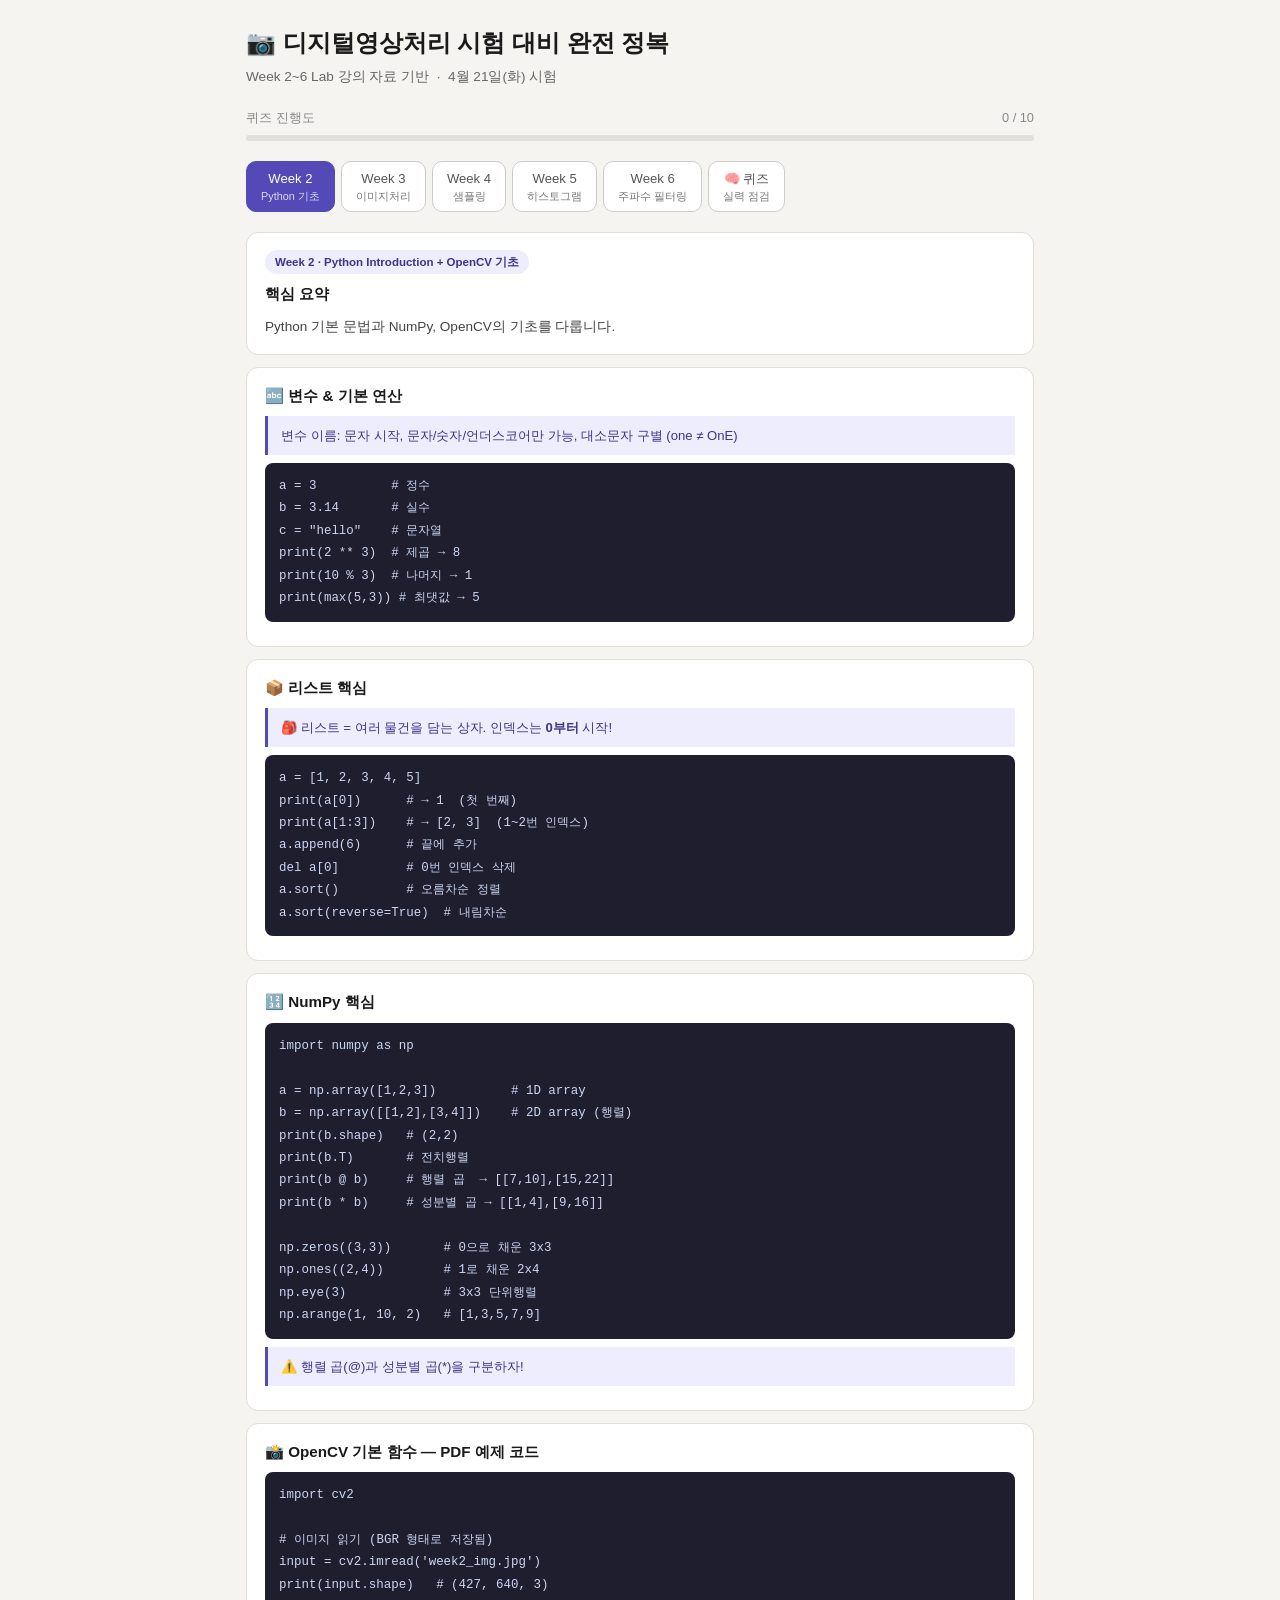
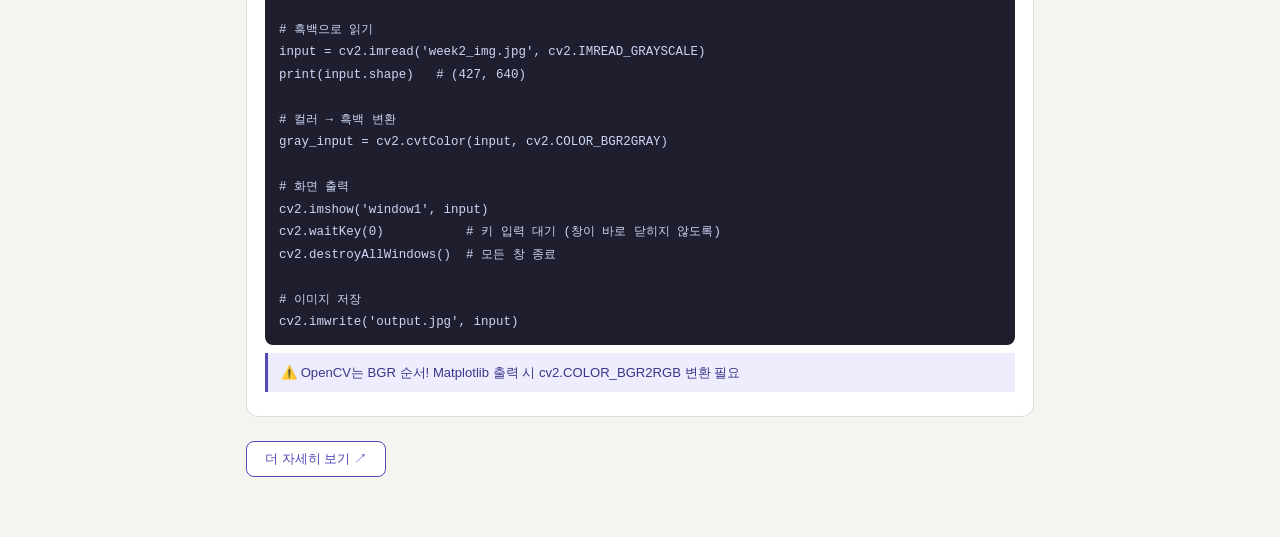
==== commit 27a23378: "index.html" ====
--- a/index.html
+++ b/index.html
@@ -21,7 +21,7 @@
       overflow: hidden; background: #fff;
     }
     .code-panel.open { display: block; }
-    .code-panel-tabs { display: flex; background: #f3f2fd; border-bottom: 1px solid #d4d0f5; }
+    .code-panel-tabs { display: flex; background: #f3f2fd; border-bottom: 1px solid #d4d0f5; flex-wrap: wrap; }
     .cp-tab {
       padding: 9px 18px; border: none; background: transparent;
       font-size: 0.82rem; font-weight: 500; cursor: pointer;
@@ -42,7 +42,7 @@
       margin: 0; padding: 12px 14px;
       background: #1e1e2e; color: #cdd6f4;
       font-family: 'Fira Code', Consolas, 'Courier New', monospace;
-      font-size: 0.78rem; line-height: 1.8;
+      font-size: 0.78rem; line-height: 1.85;
       border-radius: 6px; overflow-x: auto; white-space: pre;
     }
     .cp-warn {
@@ -69,7 +69,7 @@
       line-height: 1.9; white-space: pre-wrap; margin-bottom: 8px; color: #222;
     }
     .cq-inp {
-      display: inline-block; min-width: 110px;
+      display: inline-block; min-width: 120px;
       border: none; border-bottom: 2px solid #534AB7;
       background: transparent;
       font-family: 'Fira Code', Consolas, monospace; font-size: 0.78rem;
@@ -158,33 +158,40 @@
 b = np.array([[1,2],[3,4]])    # 2D array (행렬)
 print(b.shape)   # (2,2)
 print(b.T)       # 전치행렬
-print(b @ b)     # 행렬 곱
-print(b * b)     # 성분별 곱
-
-np.zeros((3,3))  # 0으로 채운 3x3
-np.ones((2,4))   # 1로 채운 2x4
-np.eye(3)        # 3x3 단위행렬
-np.arange(1,10,2) # [1,3,5,7,9]</div>
+print(b @ b)     # 행렬 곱  → [[7,10],[15,22]]
+print(b * b)     # 성분별 곱 → [[1,4],[9,16]]
+
+np.zeros((3,3))       # 0으로 채운 3x3
+np.ones((2,4))        # 1로 채운 2x4
+np.eye(3)             # 3x3 단위행렬
+np.arange(1, 10, 2)   # [1,3,5,7,9]</div>
         <div class="important">⚠️ 행렬 곱(@)과 성분별 곱(*)을 구분하자!</div>
       </div>
     </div>
     <div class="card">
-      <div class="card-title">📸 OpenCV 기본 함수</div>
+      <div class="card-title">📸 OpenCV 기본 함수 — PDF 예제 코드</div>
       <div class="card-body">
         <div class="code-block">import cv2
 
-img = cv2.imread('image.jpg')           # 컬러 읽기
-img_gray = cv2.imread('image.jpg',
-             cv2.IMREAD_GRAYSCALE)      # 흑백 읽기
-print(img.shape)       # (H, W, 3) → BGR 3채널
-print(img_gray.shape)  # (H, W) → 1채널
-
-gray = cv2.cvtColor(img, cv2.COLOR_BGR2GRAY)  # 변환
-cv2.imshow('window', img)  # 화면 출력
-cv2.waitKey(0)             # 키 입력 대기
-cv2.destroyAllWindows()    # 창 닫기
-cv2.imwrite('out.jpg', img) # 저장</div>
-        <div class="important">⚠️ OpenCV는 BGR 순서! (RGB가 아님). Matplotlib으로 출력 시 RGB로 변환 필요</div>
+# 이미지 읽기 (BGR 형태로 저장됨)
+input = cv2.imread('week2_img.jpg')
+print(input.shape)   # (427, 640, 3)
+
+# 흑백으로 읽기
+input = cv2.imread('week2_img.jpg', cv2.IMREAD_GRAYSCALE)
+print(input.shape)   # (427, 640)
+
+# 컬러 → 흑백 변환
+gray_input = cv2.cvtColor(input, cv2.COLOR_BGR2GRAY)
+
+# 화면 출력
+cv2.imshow('window1', input)
+cv2.waitKey(0)           # 키 입력 대기 (창이 바로 닫히지 않도록)
+cv2.destroyAllWindows()  # 모든 창 종료
+
+# 이미지 저장
+cv2.imwrite('output.jpg', input)</div>
+        <div class="important">⚠️ OpenCV는 BGR 순서! Matplotlib 출력 시 cv2.COLOR_BGR2RGB 변환 필요</div>
       </div>
     </div>
     <button class="btn-ask" onclick="window.open('week2_python_easy_explainer.html','_blank')">더 자세히 보기 ↗</button>
@@ -198,30 +205,69 @@
       <div class="card-body">이미지 해상도 줄이기(서브샘플링)와 색 단계 줄이기(양자화)를 다룹니다.</div>
     </div>
     <div class="card">
-      <div class="card-title">📷 서브샘플링 (Subsampling)</div>
+      <div class="card-title">📷 서브샘플링 — PDF 실습 코드</div>
       <div class="card-body">
-        <div class="important">📷 사진을 1/2, 1/4로 작게 만드는 것. cv2.resize() 사용!</div>
-        <div class="code-block">img = cv2.imread('dogs.jpg')
-h, w = img.shape[:2]
-
-half    = cv2.resize(img, (w//2, h//2))
-quarter = cv2.resize(img, (w//4, h//4))
-
-cv2.imwrite('half.jpg', half)</div>
-        <div class="card-body" style="margin-top:8px">과제: dogs.jpg를 2, 4, 8배로 서브샘플링 → 파이썬 1개 + 이미지 3개 제출</div>
-      </div>
-    </div>
-    <div class="card">
-      <div class="card-title">🎨 양자화 (Quantization)</div>
+        <div class="important">BGR로 읽은 뒤 RGB로 변환해서 resize → 저장 시 다시 BGR로 변환!</div>
+        <div class="code-block">import cv2
+import matplotlib.pyplot as plt
+
+# BGR로 읽기 → RGB로 변환 (matplotlib 시각화 용)
+img_bgr = cv2.imread('plane.jpg', cv2.IMREAD_COLOR)
+img_rgb = cv2.cvtColor(img_bgr, cv2.COLOR_BGR2RGB)
+h, w, c = img_rgb.shape
+
+# 1/2로 서브샘플링
+img_subsampled2 = cv2.resize(img_rgb, (w // 2, h // 2))
+
+# matplotlib으로 비교 출력
+fig, axes = plt.subplots(1, 2, figsize=(10, 5))
+axes[0].imshow(img_rgb)
+axes[0].set_title(f'Original ({w}x{h})')
+axes[0].axis('on')
+axes[1].imshow(img_subsampled2)
+axes[1].set_title(f'Subsampled ({w//2}x{h//2})')
+axes[1].axis('on')
+plt.show()
+
+# 저장 시 RGB → BGR 재변환 필요
+img_save_bgr = cv2.cvtColor(img_subsampled2, cv2.COLOR_RGB2BGR)
+cv2.imwrite('subsampled_2.jpg', img_save_bgr)</div>
+      </div>
+    </div>
+    <div class="card">
+      <div class="card-title">🎨 양자화 — PDF 실습 코드</div>
       <div class="card-body">
-        <div class="important">🎨 256색(0~255)을 4색, 8색처럼 줄이는 것. 계단 현상 발생!</div>
-        <div class="code-block">img = cv2.imread('xray.jpg', cv2.IMREAD_GRAYSCALE)
-levels = 4
-
-group_size = 256 // levels          # = 64
-quantized  = (img // group_size) * (255 // (levels-1))
-quantized  = quantized.astype(np.uint8)</div>
-        <div class="card-body" style="margin-top:8px">과제: xray.jpg를 32, 8, 4, 2단계로 양자화 → 이미지 4개 제출</div>
+        <div class="code-block">import cv2
+import numpy as np
+import matplotlib.pyplot as plt
+
+# 흑백으로 읽기
+img = cv2.imread('chest.jpg', cv2.IMREAD_GRAYSCALE)
+
+quant_factor = 4   # 4단계로 양자화
+
+# Step 1: 그룹 크기 계산
+factor = 256 // quant_factor
+# Step 2: 그룹화 + 0~255 범위로 스케일링
+img_quantized = (img // factor) * (255 // (quant_factor - 1))
+# Step 3: uint8 변환
+img_quantized = img_quantized.astype(np.uint8)
+
+# 비교 출력
+fig, axes = plt.subplots(1, 2, figsize=(10, 5))
+axes[0].imshow(img,           cmap='gray')
+axes[0].set_title(f'Original')
+axes[0].axis('on')
+axes[1].imshow(img_quantized, cmap='gray')
+axes[1].set_title(f'Quantized ({quant_factor} Levels)')
+axes[1].axis('on')
+plt.show()
+
+cv2.imwrite('img_quantized.jpg', img_quantized)</div>
+        <div class="card-body" style="margin-top:8px">
+          과제 1: dogs.jpg를 2, 4, 8배로 서브샘플링 → 파이썬 1개 + 이미지 3개<br>
+          과제 2: xray.jpg를 32, 8, 4, 2단계로 양자화 → 파이썬 1개 + 이미지 4개
+        </div>
       </div>
     </div>
     <button class="btn-ask" onclick="window.open('quantization_easy_explainer.html','_blank')">개념 더 쉽게 보기 ↗</button>
@@ -237,34 +283,32 @@
     <div class="card">
       <div class="card-title">🌊 저주파 vs 고주파</div>
       <div class="card-body">
-        <div class="important">🌊 저주파 = 천천히 변하는 부분 (배경, 하늘) / 고주파 = 빠르게 변하는 부분 (엣지, 경계선)</div>
+        <div class="important">저주파 = 천천히 변하는 부분 (배경) / 고주파 = 빠르게 변하는 부분 (엣지, 경계선)</div>
       </div>
     </div>
     <div class="card">
       <div class="card-title">⭐ Nyquist 정리</div>
       <div class="card-body">
         <div class="important">Stride(간격)가 Nyquist frequency보다 크면 → 앨리어싱(aliasing) 발생! 정보 왜곡!</div>
-        <div class="card-body" style="margin-top:8px">Zone Plate 이미지로 확인: stride를 크게 하면 바깥쪽(고주파) 영역이 뭉개짐</div>
       </div>
     </div>
     <div class="card">
       <div class="card-title">⭐ 보간법 (Interpolation) 핵심</div>
       <div class="card-body">
-        <div class="important">📸 작은 이미지를 크게 키울 때 없는 픽셀을 채우는 방법!</div>
         <div class="two-col">
           <div class="two-col-item"><div class="col-title">Nearest Neighbor</div><div class="col-desc">가장 가까운 픽셀 값 그대로 복사. 빠르지만 계단 현상</div></div>
-          <div class="two-col-item"><div class="col-title">Bilinear</div><div class="col-desc">주변 4개 점을 선형 보간. 더 부드러운 결과</div></div>
+          <div class="two-col-item"><div class="col-title">Bilinear</div><div class="col-desc">주변 4개 점 선형 보간. 더 부드러운 결과</div></div>
           <div class="two-col-item"><div class="col-title">Bicubic</div><div class="col-desc">주변 16개 점으로 3차 함수 보간. 가장 부드러움</div></div>
-          <div class="two-col-item"><div class="col-title">OpenCV 코드</div><div class="col-mono">cv2.resize(img, (w,h),<br>interpolation=cv2.INTER_LINEAR)</div></div>
+          <div class="two-col-item"><div class="col-title">OpenCV 상수</div><div class="col-mono">INTER_NEAREST<br>INTER_LINEAR<br>INTER_CUBIC</div></div>
         </div>
       </div>
     </div>
     <div class="card">
       <div class="card-title">📋 Week 4 과제 요약</div>
       <div class="card-body">
-        <div class="step"><div class="step-num">1</div><div class="step-text">Zone Plate 이미지를 stride 2, 4, 8로 서브샘플링 후 복원 → 이미지 3개</div></div>
-        <div class="step"><div class="step-num">2</div><div class="step-text">stride=4 고정, GaussianBlur 적용 후 서브샘플링. 커널/sigma 조절해 최적값 찾기 + 트레이드오프 분석 주석 작성</div></div>
-        <div class="step"><div class="step-num">3</div><div class="step-text">pandas.jpg에 수동 Bilinear 보간 vs cv2.resize(INTER_LINEAR) 비교 + 차이 이미지 저장</div></div>
+        <div class="step"><div class="step-num">1</div><div class="step-text">Zone Plate 이미지를 stride 2, 4, 8로 서브샘플링 후 복원 → 이미지 3개만 제출</div></div>
+        <div class="step"><div class="step-num">2</div><div class="step-text">stride=4 고정, GaussianBlur 적용 후 서브샘플링. 트레이드오프 분석 주석 포함 → 파이썬 1개 + 이미지 1개</div></div>
+        <div class="step"><div class="step-num">3</div><div class="step-text">pandas.jpg에 수동 Bilinear vs cv2.INTER_LINEAR 비교 + 차이 이미지 → 파이썬 1개 + 이미지 3개</div></div>
       </div>
     </div>
 
@@ -275,93 +319,219 @@
         <button class="cp-tab" onclick="switchCodeTab('w4','hw',this)">과제 코드</button>
         <button class="cp-tab" onclick="switchCodeTab('w4','quiz',this)">빈칸 퀴즈</button>
       </div>
+
       <div class="cp-sec active" id="w4-lab">
-        <div class="cp-card">
-          <div class="cp-card-title">실습 1 · Zone Plate 생성</div>
-          <div class="cp-desc">중심에서 멀수록 주파수가 높아지는 테스트 이미지.</div>
+
+        <div class="cp-card">
+          <div class="cp-card-title">실습 0 · 저주파/고주파 영역 시각화 — 스크린샷 코드</div>
+          <div class="cp-desc">birds.png 이미지에서 고주파/저주파 영역을 추출해 3D surface plot으로 비교.</div>
+          <pre class="cp-code">import matplotlib.pyplot as plt
+from matplotlib import cm
+import numpy as np
+import cv2
+
+img = cv2.imread('birds.png', cv2.IMREAD_GRAYSCALE)
+
+h, w   = img.shape
+size   = 100
+
+high_freq_region = img[h//2-size//2:h//2+size//2, w//2-size//2:w//2+size//2]  # Center slightly below
+low_freq_region  = img[0:size, w-size:w]  # Top right
+
+x = np.arange(size)
+y = np.arange(size)
+x, y = np.meshgrid(x, y)
+
+fig = plt.figure()
+ax0 = fig.add_subplot(121, projection='3d')
+ax1 = fig.add_subplot(122, projection='3d')
+ax0.plot_surface(x, y, high_freq_region.astype(float), cmap=cm.viridis)
+ax1.plot_surface(x, y, low_freq_region.astype(float),  cmap=cm.viridis)
+plt.show()</pre>
+        </div>
+
+        <div class="cp-card">
+          <div class="cp-card-title">실습 1 · Zone Plate 생성 + Sampling — 스크린샷 코드</div>
+          <div class="cp-desc">np.linspace + np.sin 방식. Experiment A(aliasing) / B(anti-aliasing) 비교.</div>
           <pre class="cp-code">import numpy as np
 import cv2
 
-H, W = 512, 512
-y, x = np.indices((H, W))
-r2 = (x - W//2)**2 + (y - H//2)**2
-
-zone = np.cos(r2 / 500.0)
-zone = ((zone + 1) / 2 * 255).astype(np.uint8)
-cv2.imwrite('zone_plate.jpg', zone)</pre>
-        </div>
-        <div class="cp-card">
-          <div class="cp-card-title">실습 2 · stride 서브샘플링 + 복원</div>
-          <div class="cp-desc">stride 간격으로 픽셀을 건너뛰어 샘플링. stride가 크면 앨리어싱 발생.</div>
-          <pre class="cp-code">import numpy as np
-import cv2
-
-zone = cv2.imread('zone_plate.jpg', cv2.IMREAD_GRAYSCALE)
-
-for stride in [2, 4, 8]:
-    sampled  = zone[::stride, ::stride]
-    restored = cv2.resize(
-        sampled,
-        (zone.shape[1], zone.shape[0]),
-        interpolation=cv2.INTER_NEAREST
-    )
-    cv2.imwrite(f'zone_stride{stride}.jpg', restored)</pre>
-          <div class="cp-warn">Stride &gt; Nyquist frequency → 앨리어싱 발생! 바깥쪽 고주파 영역이 뭉개짐.</div>
-        </div>
-        <div class="cp-card">
-          <div class="cp-card-title">실습 3 · Gaussian Blur → 서브샘플링 (Anti-aliasing)</div>
-          <div class="cp-desc">샘플링 전 GaussianBlur로 고주파 제거 → 앨리어싱 감소.</div>
-          <pre class="cp-code">import numpy as np
-import cv2
-
-zone    = cv2.imread('zone_plate.jpg', cv2.IMREAD_GRAYSCALE)
-stride  = 4
-
-blurred  = cv2.GaussianBlur(zone, (9, 9), sigmaX=3)
-sampled  = blurred[::stride, ::stride]
-restored = cv2.resize(
-    sampled,
-    (zone.shape[1], zone.shape[0]),
-    interpolation=cv2.INTER_NEAREST
-)
-cv2.imwrite('zone_blur_stride4.jpg', restored)</pre>
-        </div>
-        <div class="cp-card">
-          <div class="cp-card-title">실습 4 · 수동 Bilinear 보간 vs cv2.resize</div>
-          <pre class="cp-code">import numpy as np
-import cv2
-
-img = cv2.imread('pandas.jpg', cv2.IMREAD_GRAYSCALE).astype(float)
-H, W   = img.shape
-newH, newW = H * 2, W * 2
-
-# ── 수동 Bilinear ──────────────────────────────────
-result_manual = np.zeros((newH, newW))
-for ny in range(newH):
-    for nx in range(newW):
-        ox = nx * (W - 1) / (newW - 1)
-        oy = ny * (H - 1) / (newH - 1)
-        x0, y0 = int(ox), int(oy)
-        x1 = min(x0 + 1, W - 1)
-        y1 = min(y0 + 1, H - 1)
-        tx, ty = ox - x0, oy - y0
-        r1 = img[y0, x0] * (1 - tx) + img[y0, x1] * tx
-        r2 = img[y1, x0] * (1 - tx) + img[y1, x1] * tx
-        result_manual[ny, nx] = r1 * (1 - ty) + r2 * ty
-result_manual = result_manual.astype(np.uint8)
-
-# ── OpenCV Bilinear ────────────────────────────────
-result_cv2 = cv2.resize(
-    img.astype(np.uint8), (newW, newH),
-    interpolation=cv2.INTER_LINEAR
-)
-
-diff = cv2.absdiff(result_manual, result_cv2)
-cv2.imwrite('bilinear_manual.jpg', result_manual)
-cv2.imwrite('bilinear_cv2.jpg',    result_cv2)
-cv2.imwrite('bilinear_diff.jpg',   diff)</pre>
-        </div>
-      </div>
+# 1. Zone Plate image generation function
+def generate_zone_plate(size=512):
+    x = np.linspace(-1, 1, size)
+    y = np.linspace(-1, 1, size)
+    X, Y = np.meshgrid(x, y)
+    R = np.sqrt(X**2 + Y**2)
+    # Design frequency increases with distance from center
+    zone_plate = np.sin(100 * np.pi * R**2)
+    # Convert to uint8 scale 0~255 (for OpenCV processing)
+    zone_plate = ((zone_plate + 1) / 2 * 255).astype(np.uint8)
+    return zone_plate
+
+# Generate original Zone Plate
+img    = generate_zone_plate(512)
+h, w   = img.shape
+
+# 2. 4x Down-sampling setting (induce Nyquist condition violation)
+stride = 4
+
+# [Experiment A] Sampling without filtering (Aliasing occurs)
+aliased_sub      = img[::stride, ::stride]
+# Restore to original size with Nearest Neighbor (shows pixel distortion as is)
+aliased_restored = cv2.resize(aliased_sub, (w, h),
+                              interpolation=cv2.INTER_NEAREST)
+
+# [Experiment B] Anti-aliasing (Sampling after applying Lowpass Filter)
+# Remove high-frequency components from the periphery in advance
+blurred_img           = cv2.GaussianBlur(img, (15, 15), 5)
+anti_aliased_sub      = blurred_img[::stride, ::stride]
+anti_aliased_restored = cv2.resize(anti_aliased_sub, (w, h),
+                                   interpolation=cv2.INTER_NEAREST)</pre>
+          <div class="cp-warn">Stride가 Nyquist frequency보다 크면 정보 왜곡이 생긴다!</div>
+        </div>
+
+        <div class="cp-card">
+          <div class="cp-card-title">실습 2 · Nearest Neighbor 보간 — 스크린샷 코드 (8/10)</div>
+          <div class="cp-desc">UPSAM_BEFORE(간격만 배치) / UPSAM_AFTER(블록 채우기) 비교. cat.jpg 사용.</div>
+          <pre class="cp-code">import cv2
+import numpy as np
+import matplotlib.pyplot as plt
+
+img     = cv2.imread('cat.jpg')
+# OpenCV(BGR) → Matplotlib(RGB) 채널 변환
+img_rgb = cv2.cvtColor(img, cv2.COLOR_BGR2RGB)
+
+H, W, C = img_rgb.shape
+UP = 2
+
+# 1. Before interpolation
+UPSAM_BEFORE = np.zeros((H*UP, W*UP, C), dtype=np.uint8)
+for i in range(H):
+    for j in range(W):
+        UPSAM_BEFORE[i*UP, j*UP, :] = img_rgb[i, j, :]
+
+# 2. After interpolation (Nearest Neighbor)
+UPSAM_AFTER = np.zeros((H*UP, W*UP, C), dtype=np.uint8)
+for i in range(H):
+    for j in range(W):
+        UPSAM_AFTER[i*UP:(i+1)*UP, j*UP:(j+1)*UP, :] = img_rgb[i, j, :]
+
+# Matplotlib을 이용한 결과 출력
+plt.figure(figsize=(12, 6))
+
+plt.subplot(1, 2, 1)
+plt.title('Before interpolation')
+plt.imshow(UPSAM_BEFORE)
+plt.axis('off')  # 축 눈금 숨김
+
+plt.subplot(1, 2, 2)
+plt.title('After interpolation')
+plt.imshow(UPSAM_AFTER)
+plt.axis('off')
+
+plt.tight_layout()
+plt.show()</pre>
+        </div>
+
+        <div class="cp-card">
+          <div class="cp-card-title">실습 3 · Bilinear 보간 — 스크린샷 코드 (9/10)</div>
+          <div class="cp-desc">image_lerp1 배열로 가로→세로 2단계 선형 보간. cat.jpg, BGR→RGB 변환 포함.</div>
+          <pre class="cp-code">import cv2
+import numpy as np
+import matplotlib.pyplot as plt
+
+plt.figure(figsize=(16, 12))
+
+# 1. Load image and convert BGR to RGB for Matplotlib
+image_bgr = cv2.imread('cat.jpg')
+image     = cv2.cvtColor(image_bgr, cv2.COLOR_BGR2RGB)
+h, w, c   = image.shape
+scaling   = 2
+
+# ==================== Step 1-1: Horizontal Spacing ====================
+image_lerp1 = np.zeros((h, w*scaling, c), dtype=np.uint8)
+
+# Modify j range to w (Prevent IndexError)
+for i in range(h):
+    for j in range(w):
+        image_lerp1[i, 2*j, :] = image[i, j, :]
+
+# Output Step 1-1
+plt.subplot(2, 2, 1)
+plt.title('Step 1-1: Horizontal Spacing')
+plt.imshow(image_lerp1)
+plt.axis('off')
+
+# ==================== Step 1-2: Horizontal Interpolation ====================
+for i in range(h):
+    for j in range(w-1):
+        # Calculate as int to prevent overflow, then restore to uint8
+        val1 = image_lerp1[i, 2*j,   :].astype(int)
+        val2 = image_lerp1[i, 2*j+2, :].astype(int)
+        image_lerp1[i, 2*j+1, :] = ((val1 + val2) / 2).astype(np.uint8)
+
+# Output Step 1-2
+plt.subplot(2, 2, 2)
+plt.title('Step 1-2: Horizontal Interpolation')
+plt.imshow(image_lerp1)
+plt.axis('off')
+
+# ==================== Step 2-1: Vertical Spacing ====================
+interpolated_image = np.zeros((h*scaling, w*scaling, c), dtype=np.uint8)
+
+for i in range(h):
+    for j in range(w*scaling):
+        interpolated_image[2*i, j, :] = image_lerp1[i, j, :]
+
+# Output Step 2-1
+plt.subplot(2, 2, 3)
+plt.title('Step 2-1: Vertical Spacing')
+plt.imshow(interpolated_image)
+plt.axis('off')
+
+# ==================== Step 2-2: Vertical Interpolation ====================
+for i in range(h-1):
+    for j in range(w*scaling):
+        # Calculate as int to prevent overflow, then restore to uint8
+        val1 = interpolated_image[2*i,   j, :].astype(int)
+        val2 = interpolated_image[2*i+2, j, :].astype(int)
+        interpolated_image[2*i+1, j, :] = ((val1 + val2) / 2).astype(np.uint8)
+
+# Output Step 2-2
+plt.subplot(2, 2, 4)
+plt.title('Step 2-2: Vertical Interpolation')
+plt.imshow(interpolated_image)
+plt.axis('off')
+
+# Add main title for the entire figure
+plt.suptitle('Bilinear Interpolation Process', fontsize=16)
+plt.tight_layout()
+plt.show()</pre>
+        </div>
+
+        <div class="cp-card">
+          <div class="cp-card-title">실습 4 · Bilinear — cv2.resize 버전 (10/10)</div>
+          <div class="cp-desc">cv2.INTER_LINEAR로 간단하게 2배 확대. cv2.imshow 사용.</div>
+          <pre class="cp-code">import cv2
+import numpy as np
+
+image = cv2.imread('cat.jpg')
+
+h, w, c   = image.shape
+scaling   = 2
+img_size  = (w*scaling, h*scaling)
+
+resized_image = cv2.resize(image, img_size,
+                           interpolation=cv2.INTER_LINEAR)
+
+cv2.imshow('Original Image',         image)
+cv2.imshow('Bilinear Interpolation', resized_image)
+cv2.waitKey(0)
+cv2.destroyAllWindows()</pre>
+        </div>
+
+      </div>
+
       <div class="cp-sec" id="w4-hw">
         <div class="cp-card">
           <div class="cp-card-title">과제 1 · Zone Plate stride 2·4·8 서브샘플링</div>
@@ -369,74 +539,97 @@
           <pre class="cp-code">import numpy as np
 import cv2
 
-H, W = 512, 512
-y, x = np.indices((H, W))
-r2   = (x - W//2)**2 + (y - H//2)**2
+# Zone Plate 생성
+size = 512
+x = np.arange(size) - size // 2
+y = np.arange(size) - size // 2
+X, Y = np.meshgrid(x, y)
+r2   = X**2 + Y**2
 zone = ((np.cos(r2 / 500.0) + 1) / 2 * 255).astype(np.uint8)
-
+P, Q = zone.shape
+
+# stride 2, 4, 8로 각각 서브샘플링 → 복원
 for stride in [2, 4, 8]:
     sampled  = zone[::stride, ::stride]
-    restored = cv2.resize(sampled, (W, H),
+    restored = cv2.resize(sampled, (Q, P),
                           interpolation=cv2.INTER_NEAREST)
     cv2.imwrite(f'zone_stride{stride}.jpg', restored)</pre>
         </div>
-        <div class="cp-card">
-          <div class="cp-card-title">과제 2 · Gaussian Blur 최적값 + 트레이드오프 분석 주석</div>
-          <div class="cp-ok">제출: 파이썬 1개 + 이미지 1개 (코드 안에 분석 주석 필수!)</div>
+
+        <div class="cp-card">
+          <div class="cp-card-title">과제 2 · Gaussian Blur 최적값 + 트레이드오프 분석</div>
+          <div class="cp-ok">제출: 파이썬 1개 + 이미지 1개 (트레이드오프 분석 주석 필수!)</div>
           <pre class="cp-code">import numpy as np
 import cv2
 
-H, W = 512, 512
-y, x = np.indices((H, W))
-r2   = (x - W//2)**2 + (y - H//2)**2
+size = 512
+x = np.arange(size) - size // 2
+y = np.arange(size) - size // 2
+X, Y = np.meshgrid(x, y)
+r2   = X**2 + Y**2
 zone = ((np.cos(r2 / 500.0) + 1) / 2 * 255).astype(np.uint8)
-
-stride   = 4
-blurred  = cv2.GaussianBlur(zone, (9, 9), sigmaX=3)
+P, Q = zone.shape
+
+stride = 4
+
+# GaussianBlur 적용 후 서브샘플링 → 복원
+blurred  = cv2.GaussianBlur(zone, (9, 9), 0)
 sampled  = blurred[::stride, ::stride]
-restored = cv2.resize(sampled, (W, H),
+restored = cv2.resize(sampled, (Q, P),
                       interpolation=cv2.INTER_NEAREST)
 cv2.imwrite('zone_gauss_best.jpg', restored)
 
 # [트레이드오프 분석 주석 — 반드시 포함]
-# kernel=(5,5)   sigma=1 : 앨리어싱 많이 남음, 디테일 보존 양호
-# kernel=(9,9)   sigma=3 : 앨리어싱 크게 감소, 디테일 약간 손실  ← 최적
-# kernel=(15,15) sigma=5 : 앨리어싱 거의 없음, 디테일 손실 큼
-# 결론: 커널이 클수록 앨리어싱↓ 디테일↓. (9,9)/sigma=3이 균형점.</pre>
-        </div>
-        <div class="cp-card">
-          <div class="cp-card-title">과제 3 · 수동 Bilinear vs cv2.resize 비교</div>
-          <div class="cp-ok">제출: 파이썬 1개 + 이미지 3개 (수동 결과 / OpenCV 결과 / 차이 이미지)</div>
+# kernel=(5,5)   sigma=0 : 블러 약함, 앨리어싱 많이 남음
+# kernel=(9,9)   sigma=0 : 앨리어싱 크게 감소, 디테일 약간 손실 ← 최적
+# kernel=(15,15) sigma=0 : 앨리어싱 거의 없음, 디테일 손실 큼
+# 결론: 커널이 클수록 앨리어싱↓ 디테일↓. (9,9)가 균형점.</pre>
+        </div>
+
+        <div class="cp-card">
+          <div class="cp-card-title">과제 3 · 수동 Bilinear vs cv2.INTER_LINEAR 비교</div>
+          <div class="cp-ok">제출: 파이썬 1개 + 이미지 3개 (manual / opencv / diff)</div>
           <pre class="cp-code">import numpy as np
 import cv2
 
-img = cv2.imread('pandas.jpg', cv2.IMREAD_GRAYSCALE).astype(float)
-H, W   = img.shape
-newH, newW = H * 2, W * 2
-
-manual = np.zeros((newH, newW))
-for ny in range(newH):
-    for nx in range(newW):
-        ox = nx * (W - 1) / (newW - 1)
-        oy = ny * (H - 1) / (newH - 1)
+img = cv2.imread('pandas.jpg', cv2.IMREAD_GRAYSCALE)
+h, w = img.shape
+new_h, new_w = h * 2, w * 2
+
+# ── 수동 Bilinear 보간 ──────────────────────────
+result_manual = np.zeros((new_h, new_w), dtype=np.float64)
+
+for ny in range(new_h):
+    for nx in range(new_w):
+        # 원본 좌표로 역매핑
+        ox = nx * (w - 1) / (new_w - 1)
+        oy = ny * (h - 1) / (new_h - 1)
+
         x0, y0 = int(ox), int(oy)
-        x1 = min(x0 + 1, W - 1)
-        y1 = min(y0 + 1, H - 1)
+        x1 = min(x0 + 1, w - 1)
+        y1 = min(y0 + 1, h - 1)
         tx, ty = ox - x0, oy - y0
+
+        # 가로 보간 2번 → 세로 보간 1번
         r1 = img[y0, x0] * (1 - tx) + img[y0, x1] * tx
         r2 = img[y1, x0] * (1 - tx) + img[y1, x1] * tx
-        manual[ny, nx] = r1 * (1 - ty) + r2 * ty
-manual = manual.astype(np.uint8)
-
-ocv  = cv2.resize(img.astype(np.uint8), (newW, newH),
-                  interpolation=cv2.INTER_LINEAR)
-diff = cv2.absdiff(manual, ocv)
-
-cv2.imwrite('bilinear_manual.jpg', manual)
-cv2.imwrite('bilinear_cv2.jpg',    ocv)
+        result_manual[ny, nx] = r1 * (1 - ty) + r2 * ty
+
+result_manual = result_manual.astype(np.uint8)
+
+# ── OpenCV Bilinear ────────────────────────────
+result_cv2 = cv2.resize(img, (new_w, new_h),
+                        interpolation=cv2.INTER_LINEAR)
+
+# ── 두 결과의 차이 이미지 ──────────────────────
+diff = cv2.absdiff(result_manual, result_cv2)
+
+cv2.imwrite('bilinear_manual.jpg', result_manual)
+cv2.imwrite('bilinear_cv2.jpg',    result_cv2)
 cv2.imwrite('bilinear_diff.jpg',   diff)</pre>
         </div>
       </div>
+
       <div class="cp-sec" id="w4-quiz">
         <div class="cp-score-row">
           <div class="cp-sc"><span class="cp-sc-n" id="cq-w4-c">0</span><span class="cp-sc-l">맞음</span></div>
@@ -446,7 +639,6 @@
         <div id="cq-w4-list"></div>
       </div>
     </div>
-
     <button class="btn-ask" onclick="window.open('bilinear_fixed.html','_blank')">보간법 쉽게 보기 ↗</button>
   </div>
 
@@ -458,42 +650,10 @@
       <div class="card-body">히스토그램, 감마 보정, 대비 향상, 히스토그램 평활화를 다룹니다.</div>
     </div>
     <div class="card">
-      <div class="card-title">📊 히스토그램</div>
+      <div class="card-title">⭐ 히스토그램 평활화 공식</div>
       <div class="card-body">
-        <div class="important">📊 히스토그램 = 픽셀 값(0~255)별로 몇 개의 픽셀이 있는지 세어 그래프로 나타낸 것</div>
-        <div class="code-block">import matplotlib.pyplot as plt
-gray = cv2.cvtColor(img, cv2.COLOR_BGR2GRAY)
-plt.hist(gray.flatten(), bins=256, range=(0,255))
-plt.show()</div>
-      </div>
-    </div>
-    <div class="card">
-      <div class="card-title">💡 감마 보정 (Gamma Correction)</div>
-      <div class="card-body">
-        <div class="important">💡 픽셀 값을 지수함수로 변환해 밝기 조절. 히스토그램이 한쪽에 몰린 경우에만 효과적!</div>
-        <div class="code-block">gamma = 0.5  # &lt; 1: 밝게, &gt; 1: 어둡게
-corrected = np.power(img/255.0, gamma) * 255
-corrected = corrected.astype(np.uint8)</div>
-      </div>
-    </div>
-    <div class="card">
-      <div class="card-title">⭐ 히스토그램 평활화 (Histogram Equalization)</div>
-      <div class="card-body">
-        <div class="important">🎨 픽셀이 특정 범위에만 몰려 있을 때 → 0~255 전체로 고르게 펼쳐주는 것!</div>
         <div class="formula">h(v) = round( (cdf(v) - cdf_min) / (cdf_max - cdf_min) × (L-1) )</div>
-        <div class="code-block"># 수동 구현 (과제 - 내장함수 사용 금지!)
-hist, _ = np.histogram(gray.flatten(), 256, [0,256])
-cdf = hist.cumsum()
-cdf_min = cdf[cdf &gt; 0].min()
-cdf_max = cdf.max()
-L = 256
-
-lut = np.round(
-  (cdf - cdf_min) / (cdf_max - cdf_min) * (L-1)
-).astype(np.uint8)
-
-result = lut[gray]</div>
-        <div class="important">⚠️ 경고: cv2.equalizeHist() 사용하면 미제출 처리!</div>
+        <div class="important">⚠️ cv2.equalizeHist() 사용하면 미제출 처리!</div>
       </div>
     </div>
 
@@ -504,105 +664,103 @@
         <button class="cp-tab" onclick="switchCodeTab('w5','hw',this)">과제 코드</button>
         <button class="cp-tab" onclick="switchCodeTab('w5','quiz',this)">빈칸 퀴즈</button>
       </div>
+
       <div class="cp-sec active" id="w5-lab">
         <div class="cp-card">
-          <div class="cp-card-title">실습 1 · 히스토그램 그리기</div>
+          <div class="cp-card-title">실습 1 · 히스토그램 그리기 — PDF 예제 코드</div>
+          <div class="cp-desc">이미지 픽셀 값의 분포를 확인. ravel()로 1D 변환 후 hist().</div>
           <pre class="cp-code">import cv2
 import numpy as np
 import matplotlib.pyplot as plt
 
-gray = cv2.imread('bean.jpg', cv2.IMREAD_GRAYSCALE)
-
-plt.hist(gray.flatten(), bins=256, range=(0, 255))
-plt.xlabel('Pixel value (0~255)')
-plt.ylabel('Count')
-plt.title('Histogram')
-plt.tight_layout()
-plt.show()</pre>
-        </div>
-        <div class="cp-card">
-          <div class="cp-card-title">실습 2 · 감마 보정 (Gamma Correction)</div>
-          <div class="cp-desc">gamma &lt; 1 → 어두운 이미지 밝게 / gamma &gt; 1 → 밝은 이미지 어둡게</div>
-          <pre class="cp-code">import cv2
-import numpy as np
-
-gray  = cv2.imread('bean.jpg', cv2.IMREAD_GRAYSCALE)
-gamma = 0.5
-
-corrected = np.power(gray / 255.0, gamma) * 255
-corrected = corrected.astype(np.uint8)
-
-cv2.imshow('Original',        gray)
-cv2.imshow('Gamma Corrected', corrected)
+image = cv2.imread('bean.tif', 0)   # 0 = IMREAD_GRAYSCALE
+
+fig = plt.figure()
+ax0 = fig.add_subplot(211)
+ax0.hist(image.ravel(), 256, [0, 256])   # ravel() = flatten()
+ax1 = fig.add_subplot(212)
+
+plt.show()
+
+cv2.imshow('original', image)
 cv2.waitKey(0)
 cv2.destroyAllWindows()</pre>
-        </div>
-        <div class="cp-card">
-          <div class="cp-card-title">실습 3 · 수동 대비 향상 (Contrast Stretching)</div>
-          <pre class="cp-code">import cv2
-import numpy as np
-
-gray = cv2.imread('bean.jpg', cv2.IMREAD_GRAYSCALE).astype(float)
-
-vmin, vmax = gray.min(), gray.max()
-stretched  = (gray - vmin) / (vmax - vmin) * 255
-stretched  = stretched.astype(np.uint8)
-
-cv2.imwrite('stretched.jpg', stretched)</pre>
-        </div>
-        <div class="cp-card">
-          <div class="cp-card-title">실습 4 · 히스토그램 평활화 내장 함수 (참고용)</div>
-          <div class="cp-warn">⚠️ 과제에서 이 함수를 사용하면 미제출 처리! 참고만 하세요.</div>
-          <pre class="cp-code">import cv2
-
-gray      = cv2.imread('bean.jpg', cv2.IMREAD_GRAYSCALE)
-equalized = cv2.equalizeHist(gray)   # 과제 사용 금지!
-cv2.imwrite('equalized_builtin.jpg', equalized)</pre>
-        </div>
-      </div>
-      <div class="cp-sec" id="w5-hw">
-        <div class="cp-card">
-          <div class="cp-card-title">과제 · 히스토그램 평활화 직접 구현</div>
-          <div class="cp-ok">제출: 파이썬 1개 + 히스토그램 비교 이미지 + 결과 이미지</div>
-          <div class="cp-desc">공식: h(v) = round( (CDF(v) - CDF_min) / (CDF_max - CDF_min) × (L-1) )</div>
+          <div class="cp-desc" style="margin-top:8px">※ ravel()과 flatten() 모두 사용 가능. PDF에서는 ravel() 사용.</div>
+        </div>
+
+        <div class="cp-card">
+          <div class="cp-card-title">실습 2 · 히스토그램 평활화 내장 함수 (참고용)</div>
+          <div class="cp-warn">⚠️ 과제에서 이 코드를 사용하면 미제출 처리! 참고만 하세요.</div>
           <pre class="cp-code">import cv2
 import numpy as np
 import matplotlib.pyplot as plt
 
-gray = cv2.imread('bean.jpg', cv2.IMREAD_GRAYSCALE)
-
-# Step 1: 히스토그램 계산
-hist, _ = np.histogram(gray.flatten(), bins=256, range=(0, 256))
-
-# Step 2: CDF (누적합)
+# PDF 예제 코드 (내장 함수 — 과제 사용 금지!)
+image = cv2.imread('bean.tif', 0)
+equ   = cv2.equalizeHist(image)
+
+fig = plt.figure()
+ax0 = fig.add_subplot(211)
+ax0.hist(image.ravel(), 256, [0, 256])
+ax1 = fig.add_subplot(212)
+ax1.hist(equ.ravel(),   256, [0, 256])
+plt.show()
+
+cv2.imshow('original',  image)
+cv2.imshow('after_HE',  equ.astype(np.uint8))
+cv2.waitKey(0)
+cv2.destroyAllWindows()</pre>
+        </div>
+      </div>
+
+      <div class="cp-sec" id="w5-hw">
+        <div class="cp-card">
+          <div class="cp-card-title">과제 · 히스토그램 평활화 직접 구현</div>
+          <div class="cp-ok">제출: 파이썬 1개 + 평활화 전/후 히스토그램 이미지 + 결과 이미지</div>
+          <div class="cp-desc">공식: h(v) = round( (cdf(v) - cdf_min) / (cdf_max - cdf_min) × (L-1) )</div>
+          <pre class="cp-code">import cv2
+import numpy as np
+import matplotlib.pyplot as plt
+
+image = cv2.imread('bean.tif', 0)   # 흑백으로 읽기
+L = 256
+
+# ── Step 1: 히스토그램 계산 ─────────────────────
+hist, _ = np.histogram(image.ravel(), L, [0, L])
+
+# ── Step 2: CDF (누적합) 계산 ───────────────────
 cdf = hist.cumsum()
 
-# Step 3: CDF_min — 0인 구간 제외! / CDF_max
+# ── Step 3: cdf_min (0 제외한 최솟값) ───────────
 cdf_min = cdf[cdf > 0].min()
-cdf_max = cdf.max()
-L = 256
-
-# Step 4: 공식 적용 → LUT 생성
+cdf_max = cdf.max()    # = 전체 픽셀 수
+
+# ── Step 4: 공식 적용 → LUT 생성 ────────────────
 lut = np.round(
     (cdf - cdf_min) / (cdf_max - cdf_min) * (L - 1)
 ).astype(np.uint8)
 
-# Step 5: LUT를 이미지에 적용
-result = lut[gray]
-cv2.imwrite('he_result.jpg', result)
-
-# Step 6: 히스토그램 전/후 비교 저장
-fig, axes = plt.subplots(1, 2, figsize=(10, 3))
-axes[0].hist(gray.flatten(),   bins=256, range=(0, 255))
-axes[0].set_title('Before HE')
-axes[1].hist(result.flatten(), bins=256, range=(0, 255))
-axes[1].set_title('After HE')
+# ── Step 5: LUT를 이미지에 적용 ─────────────────
+result = lut[image]
+
+# ── Step 6: 히스토그램 전/후 비교 저장 ──────────
+fig = plt.figure()
+ax0 = fig.add_subplot(211)
+ax0.hist(image.ravel(),  L, [0, L])
+ax0.set_title('Before HE')
+ax1 = fig.add_subplot(212)
+ax1.hist(result.ravel(), L, [0, L])
+ax1.set_title('After HE')
 plt.tight_layout()
 plt.savefig('he_histograms.jpg')
-plt.show()</pre>
-          <div class="cp-warn">cdf_min = cdf[cdf &gt; 0].min() — 0 제외 안 하면 공식이 틀립니다!</div>
-        </div>
-      </div>
+plt.show()
+
+# 결과 이미지 저장
+cv2.imwrite('he_result.jpg', result)</pre>
+          <div class="cp-warn">cdf_min = cdf[cdf &gt; 0].min() — 0인 구간 제외 필수!</div>
+        </div>
+      </div>
+
       <div class="cp-sec" id="w5-quiz">
         <div class="cp-score-row">
           <div class="cp-sc"><span class="cp-sc-n" id="cq-w5-c">0</span><span class="cp-sc-l">맞음</span></div>
@@ -612,7 +770,6 @@
         <div id="cq-w5-list"></div>
       </div>
     </div>
-
     <button class="btn-ask" onclick="window.open('histogram_equalization_explainer.html','_blank')">평활화 공식 쉽게 보기 ↗</button>
   </div>
 
@@ -626,46 +783,30 @@
     <div class="card">
       <div class="card-title">⭐ 주파수 도메인 필터링 전체 절차</div>
       <div class="card-body">
-        <div class="step"><div class="step-num">1</div><div class="step-text"><strong>Zero-padding</strong>: 이미지 크기를 2M × 2N으로 확장 (경계 효과 방지)</div></div>
-        <div class="step"><div class="step-num">2</div><div class="step-text"><strong>Centering</strong>: (-1)^(x+y) 곱해서 저주파를 중심으로 이동</div></div>
-        <div class="step"><div class="step-num">3</div><div class="step-text"><strong>DFT</strong>: 공간 도메인 → 주파수 도메인 변환</div></div>
-        <div class="step"><div class="step-num">4</div><div class="step-text"><strong>Filtering</strong>: G(u,v) = H(u,v) × F(u,v)</div></div>
-        <div class="step"><div class="step-num">5</div><div class="step-text"><strong>Inverse DFT</strong>: 주파수 도메인 → 다시 공간 도메인으로</div></div>
-      </div>
-    </div>
-    <div class="card">
-      <div class="card-title">⭐ 필터 공식 정리 — 암기 필수</div>
+        <div class="step"><div class="step-num">1</div><div class="step-text"><strong>Zero-padding</strong>: 이미지 M×N → 2M×2N으로 확장</div></div>
+        <div class="step"><div class="step-num">2</div><div class="step-text"><strong>Centering</strong>: (-1)^(x+y) 곱해서 저주파를 중앙으로 이동</div></div>
+        <div class="step"><div class="step-num">3</div><div class="step-text"><strong>DFT</strong>: np.fft.fft2()로 주파수 도메인 변환</div></div>
+        <div class="step"><div class="step-num">4</div><div class="step-text"><strong>Filtering</strong>: G(u,v) = F(u,v) × H(u,v)</div></div>
+        <div class="step"><div class="step-num">5</div><div class="step-text"><strong>Inverse DFT</strong>: np.fft.ifft2() → de-centering → padding 제거</div></div>
+      </div>
+    </div>
+    <div class="card">
+      <div class="card-title">⭐ 필터 공식 — 암기 필수</div>
       <div class="card-body">
-        <div style="font-size:0.82rem;font-weight:700;color:var(--text-primary);margin-bottom:6px">Ideal LPF / HPF</div>
-        <div class="formula">LPF: H(u,v) = 1 if D(u,v) ≤ D0, else 0
-HPF: H(u,v) = 1 - H_lpf(u,v)</div>
-        <div style="font-size:0.82rem;font-weight:700;color:var(--text-primary);margin:12px 0 6px">Butterworth LPF (order n)</div>
-        <div class="formula">H(u,v) = 1 / (1 + (D(u,v)/D0)^(2n))
-→ 절단 주파수에서 값이 0.5</div>
-        <div style="font-size:0.82rem;font-weight:700;color:var(--text-primary);margin:12px 0 6px">Gaussian LPF</div>
-        <div class="formula">H(u,v) = e^(-D²(u,v) / 2D0²)</div>
-        <div style="font-size:0.82rem;font-weight:700;color:var(--text-primary);margin:12px 0 6px">Laplacian (주파수 도메인)</div>
+        <div style="font-size:0.82rem;font-weight:700;margin-bottom:6px">Butterworth LPF (order n)</div>
+        <div class="formula">H(u,v) = 1 / (1 + [D(u,v)/D0]^(2n))</div>
+        <div style="font-size:0.82rem;font-weight:700;margin:10px 0 6px">Gaussian LPF</div>
+        <div class="formula">H(u,v) = exp(-D²(u,v) / 2D0²)</div>
+        <div style="font-size:0.82rem;font-weight:700;margin:10px 0 6px">Laplacian</div>
         <div class="formula">H(u,v) = -(u² + v²)
-샤프닝: f(x,y) - g(x,y)
-블러링: f(x,y) + g(x,y)</div>
-      </div>
-    </div>
-    <div class="card">
-      <div class="card-title">🔬 Homomorphic Filtering — 어려운 내용</div>
-      <div class="card-body">
-        <div class="important">💡 이미지 = 조명(저주파) × 반사율(고주파). 로그를 씌워 곱셈→덧셈으로 바꿔서 각각 처리!</div>
-        <div class="step"><div class="step-num">1</div><div class="step-text">f(x,y) = i(x,y) × r(x,y) → 로그: ln(f) = ln(i) + ln(r)</div></div>
-        <div class="step"><div class="step-num">2</div><div class="step-text">DFT 적용 후 필터링 (조명 약화↓ + 반사율 강화↑)</div></div>
-        <div class="step"><div class="step-num">3</div><div class="step-text">Inverse DFT → 지수함수(exp)로 복원</div></div>
-        <div class="formula">H(u,v) = (γH - γL)(1 - e^(-cD²/D0²)) + γL
-γL &lt; 1, γH &gt; 1</div>
+샤프닝: f(x,y) - g(x,y)  /  블러링: f(x,y) + g(x,y)</div>
       </div>
     </div>
     <div class="card">
       <div class="card-title">📋 Week 6 과제 요약</div>
       <div class="card-body">
-        <div class="step"><div class="step-num">1</div><div class="step-text">sample.jpg에 BLPF(n=2)와 GLPF 구현 (D0=30). 결과 비교 분석 2~3문장 주석으로 작성 → 코드 + 이미지 2개</div></div>
-        <div class="step"><div class="step-num">2</div><div class="step-text">sample.jpg에 Laplacian 필터 적용 후 샤프닝 이미지 생성 → 코드 + 이미지 2개</div></div>
+        <div class="step"><div class="step-num">1</div><div class="step-text">sample.jpg에 BLPF(n=2)와 GLPF (D0=30) 구현. 비교 분석 2~3문장 주석 → 코드 + 이미지 2개</div></div>
+        <div class="step"><div class="step-num">2</div><div class="step-text">sample.jpg에 Laplacian 필터 적용 후 샤프닝 → 코드 + 이미지 2개</div></div>
       </div>
     </div>
 
@@ -676,180 +817,337 @@
         <button class="cp-tab" onclick="switchCodeTab('w6','hw',this)">과제 코드</button>
         <button class="cp-tab" onclick="switchCodeTab('w6','quiz',this)">빈칸 퀴즈</button>
       </div>
+
       <div class="cp-sec active" id="w6-lab">
         <div class="cp-card">
-          <div class="cp-card-title">실습 1 · DFT 전체 파이프라인 + 스펙트럼 시각화</div>
-          <div class="cp-desc">Zero-padding → Centering → DFT → 로그 스케일 시각화</div>
+          <div class="cp-card-title">실습 1 · Zero-padding + Centering + DFT — PDF 코드</div>
           <pre class="cp-code">import cv2
 import numpy as np
-
-img = cv2.imread('sample.jpg', cv2.IMREAD_GRAYSCALE).astype(float)
-M, N = img.shape
-
-# Step 1: Zero-padding (2M × 2N)
-fp = np.zeros((2*M, 2*N))
-fp[:M, :N] = img
-
-# Step 2: Centering — (-1)^(x+y) 곱하기
-xi  = np.arange(2*M).reshape(-1, 1)
-yi  = np.arange(2*N).reshape(1, -1)
-fpc = fp * ((-1) ** (xi + yi))
-
-# Step 3: DFT
-F = np.fft.fft2(fpc)
-
-# 시각화 (로그 스케일)
-log_mag = np.log1p(np.abs(F))
-vis = (log_mag / log_mag.max() * 255).astype(np.uint8)
-cv2.imwrite('dft_spectrum.jpg', vis)</pre>
-        </div>
-        <div class="cp-card">
-          <div class="cp-card-title">실습 2 · Ideal LPF 필터링</div>
+import matplotlib.pyplot as plt
+
+image = cv2.imread('img2.jpg', 0)
+M, N = image.shape
+
+# Zero-padding: 2M × 2N
+P, Q = 2 * M, 2 * N
+padded_image = np.zeros((P, Q))
+padded_image[:M, :N] = image
+
+plt.imshow(padded_image, cmap='gray'), plt.axis('off')
+plt.show()
+
+# Centering: (-1)^(x+y) 곱하기
+padded_image_new = np.zeros((P, Q))
+for x in range(P):
+    for y in range(Q):
+        padded_image_new[x, y] = padded_image[x, y] * ((-1) ** (x + y))
+
+# DFT (FFT 사용)
+dft2d = np.fft.fft2(padded_image_new)
+dft2d_ = np.log(np.abs(dft2d))    # 로그 스케일 시각화
+
+plt.imshow(dft2d_.real, cmap='gray'), plt.axis('off')
+plt.show()</pre>
+        </div>
+
+        <div class="cp-card">
+          <div class="cp-card-title">실습 2 · BLPF 함수 + 필터링 — PDF 코드</div>
+          <pre class="cp-code">import numpy as np
+
+# ── BLPF 함수 정의 ─────────────────────────────
+def BLPF(image, order, cutoff):
+    M, N = image.shape
+    H, D = np.zeros((M, N)), np.zeros((M, N))
+
+    U0 = int(M / 2)
+    V0 = int(N / 2)
+
+    D0 = cutoff
+    n  = order
+
+    # D(u, v) 계산
+    for u in range(M):
+        for v in range(N):
+            u2 = np.power(u, 2)
+            v2 = np.power(v, 2)
+            D[u, v] = np.sqrt(u2 + v2)
+
+    # H(u, v) 계산
+    for u in range(M):
+        for v in range(N):
+            u_ = np.abs(u - U0)
+            v_ = np.abs(v - V0)
+            H[u, v] = 1 / (1 + (D[np.abs(u_), np.abs(v_)] / D0) ** (2 * n))
+
+    return H
+
+# ── 메인 코드 ─────────────────────────────────
+# dft2d, padded_image_new 는 실습 1에서 이어서 사용
+lpf = BLPF(dft2d, order=2, cutoff=100)
+plt.imshow(lpf, cmap='gray'), plt.axis('off')
+plt.show()
+
+G     = np.multiply(dft2d, lpf)
+dft2d_ = np.log(np.abs(G))
+plt.imshow(dft2d_.real, cmap='gray'), plt.axis('off')
+plt.show()
+
+# Inverse FFT
+idft2d = np.fft.ifft2(G)</pre>
+        </div>
+
+        <div class="cp-card">
+          <div class="cp-card-title">실습 3 · IDFT + De-centering + Padding 제거 — PDF 코드</div>
+          <pre class="cp-code"># idft2d 에서 이어서 작업
+
+# De-centering: (-1)^(x+y) 다시 곱하기
+for x in range(P):
+    for y in range(Q):
+        idft2d[x, y] = idft2d[x, y] * ((-1) ** (x + y))
+
+# Remove zero-padding part (원본 크기 M×N 만 남기기)
+idft2d = idft2d[:M, :N]
+
+plt.imshow(idft2d.real, cmap='gray'), plt.axis('off')
+plt.show()</pre>
+        </div>
+
+        <div class="cp-card">
+          <div class="cp-card-title">실습 4 · GLPF 함수 — PDF 코드 (BLPF에서 함수만 교체)</div>
+          <pre class="cp-code">import numpy as np
+
+def GLPF(image, cutoff):
+    M, N = image.shape
+    H, D = np.zeros((M, N)), np.zeros((M, N))
+
+    U0 = int(M / 2)
+    V0 = int(N / 2)
+
+    D0 = cutoff
+
+    # D(u, v) 계산
+    for u in range(M):
+        for v in range(N):
+            u2 = np.power(u, 2)
+            v2 = np.power(v, 2)
+            D[u, v] = np.sqrt(u2 + v2)
+
+    # Gaussian LPF: H = exp(-D²/2D0²)
+    for u in range(M):
+        for v in range(N):
+            u_ = np.abs(u - U0)
+            v_ = np.abs(v - V0)
+            H[u, v] = np.exp(- D[u_, v_]**2 / (2 * (D0**2)))
+
+    return H
+
+# 사용법: BLPF 대신 GLPF만 교체 ("Replace only function!")
+# lpf = GLPF(dft2d, cutoff=100)</pre>
+          <div class="cp-warn">PDF 강조: "Replace only function!" — BLPF 코드에서 함수 정의 부분만 GLPF로 교체하면 됩니다.</div>
+        </div>
+
+        <div class="cp-card">
+          <div class="cp-card-title">실습 5 · Laplacian 함수 — PDF 코드</div>
+          <pre class="cp-code">import numpy as np
+import matplotlib.pyplot as plt
+
+def Laplacian(image):
+    M, N = image.shape
+    H = np.zeros((M, N))
+
+    # Centering 기준: u - M/2, v - N/2
+    for u in range(M):
+        for v in range(N):
+            u2 = np.power(u - M/2, 2)
+            v2 = np.power(v - N/2, 2)
+            H[u, v] = -(u2 + v2)
+
+    return H
+
+# ── 메인 코드 (dft2d 는 앞에서 계산됨) ──────────
+laplacian = Laplacian(dft2d)
+plt.imshow(laplacian, cmap='gray'), plt.axis('off')
+plt.show()
+
+G      = np.multiply(dft2d, laplacian)
+dft2d_ = np.log(np.abs(G))
+plt.imshow(dft2d_.real, cmap='gray'), plt.axis('off')
+plt.show()
+
+# Inverse Fourier transform
+idft2d = np.fft.ifft2(G)
+
+# De-centering
+for x in range(P):
+    for y in range(Q):
+        idft2d[x, y] = idft2d[x, y] * ((-1) ** (x + y))
+
+# Remove zero-padding
+idft2d = idft2d[:M, :N]
+
+# Normalization: 0~255 범위로
+min_val, max_val = np.min(idft2d), np.max(idft2d)
+idft2d = (idft2d - min_val) / (max_val - min_val) * 255.0
+
+plt.imshow(idft2d.real, cmap='gray'), plt.axis('off')
+plt.show()</pre>
+        </div>
+      </div>
+
+      <div class="cp-sec" id="w6-hw">
+        <div class="cp-card">
+          <div class="cp-card-title">과제 1 · BLPF vs GLPF 비교 (D0=30)</div>
+          <div class="cp-ok">제출: 코드 1개(분석 주석 포함) + 결과 이미지 2개</div>
           <pre class="cp-code">import cv2
 import numpy as np
-
-def ideal_lpf(shape, D0):
-    M, N = shape
-    u = np.arange(M) - M // 2
-    v = np.arange(N) - N // 2
-    V, U = np.meshgrid(v, u)
-    return (np.sqrt(U**2 + V**2) &lt;= D0).astype(float)
-
-img = cv2.imread('sample.jpg', cv2.IMREAD_GRAYSCALE).astype(float)
-M, N = img.shape
-
-fp  = np.zeros((2*M, 2*N));  fp[:M, :N] = img
-xi  = np.arange(2*M).reshape(-1, 1)
-yi  = np.arange(2*N).reshape(1, -1)
-F   = np.fft.fft2(fp * ((-1) ** (xi + yi)))
-
-H = ideal_lpf((2*M, 2*N), D0=30)
-G = F * H
-
-g_pad = np.real(np.fft.ifft2(G)) * ((-1) ** (xi + yi))
-g = np.clip(g_pad[:M, :N], 0, 255).astype(np.uint8)
-cv2.imwrite('lpf_result.jpg', g)</pre>
-        </div>
-        <div class="cp-card">
-          <div class="cp-card-title">실습 3 · Laplacian 필터 + 샤프닝</div>
-          <pre class="cp-code">import cv2
-import numpy as np
-
-img = cv2.imread('sample.jpg', cv2.IMREAD_GRAYSCALE).astype(float)
-M, N = img.shape
-
-fp  = np.zeros((2*M, 2*N));  fp[:M, :N] = img
-xi  = np.arange(2*M).reshape(-1, 1)
-yi  = np.arange(2*N).reshape(1, -1)
-F   = np.fft.fft2(fp * ((-1) ** (xi + yi)))
-
-# Laplacian: H(u,v) = -(u² + v²)
-# 중심 (M, N) 기준 좌표
-u = np.arange(2*M) - M
-v = np.arange(2*N) - N
-V, U = np.meshgrid(v, u)
-H_lap = -(U**2 + V**2)
-
-g_pad = np.real(np.fft.ifft2(F * H_lap)) * ((-1) ** (xi + yi))
-g     = g_pad[:M, :N]
-g_norm = (g - g.min()) / (g.max() - g.min()) * 255
-
-# 샤프닝: 원본 - 필터 결과
-sharpened = np.clip(img - g_norm, 0, 255).astype(np.uint8)
-
-cv2.imwrite('laplacian_g.jpg', g_norm.astype(np.uint8))
-cv2.imwrite('sharpened.jpg',   sharpened)</pre>
-        </div>
-      </div>
-      <div class="cp-sec" id="w6-hw">
-        <div class="cp-card">
-          <div class="cp-card-title">과제 1 · BLPF vs GLPF 비교 (D0=30)</div>
-          <div class="cp-ok">제출: 코드 1개(분석 주석 포함) + 결과 이미지 2개 (blpf_result.jpg / glpf_result.jpg)</div>
-          <pre class="cp-code">import cv2
-import numpy as np
-
-# ── DFT 헬퍼 함수 ──────────────────────────────────────
-def dft_forward(img):
-    M, N = img.shape
-    fp   = np.zeros((2*M, 2*N))
-    fp[:M, :N] = img
-    xi = np.arange(2*M).reshape(-1, 1)
-    yi = np.arange(2*N).reshape(1, -1)
-    F  = np.fft.fft2(fp * ((-1) ** (xi + yi)))
-    return F, xi, yi, M, N
-
-def dft_inverse(G, xi, yi, M, N):
-    g_pad = np.real(np.fft.ifft2(G)) * ((-1) ** (xi + yi))
-    return np.clip(g_pad[:M, :N], 0, 255).astype(np.uint8)
-
-# ── D(u,v): 중심(M, N) 기준 거리 행렬 ────────────────
-def compute_D(M, N):
-    u = np.arange(2*M) - M
-    v = np.arange(2*N) - N
-    V, U = np.meshgrid(v, u)
-    return np.sqrt(U**2 + V**2)
-
-# ── BLPF: H = 1 / (1 + (D/D0)^(2n)) ─────────────────
-def blpf(M, N, D0, n=2):
-    D = compute_D(M, N)
-    return 1 / (1 + (D / D0) ** (2 * n))
-
-# ── GLPF: H = exp(-D² / 2D0²) ────────────────────────
-def glpf(M, N, D0):
-    D = compute_D(M, N)
-    return np.exp(-D**2 / (2 * D0**2))
-
-# ── 메인 ─────────────────────────────────────────────
-img = cv2.imread('sample.jpg', cv2.IMREAD_GRAYSCALE).astype(float)
-F, xi, yi, M, N = dft_forward(img)
+import matplotlib.pyplot as plt
+
+# ── BLPF 함수 ─────────────────────────────────
+def BLPF(image, order, cutoff):
+    M, N = image.shape
+    H, D = np.zeros((M, N)), np.zeros((M, N))
+    U0, V0 = int(M / 2), int(N / 2)
+    D0, n  = cutoff, order
+
+    for u in range(M):
+        for v in range(N):
+            D[u, v] = np.sqrt(np.power(u, 2) + np.power(v, 2))
+
+    for u in range(M):
+        for v in range(N):
+            u_ = np.abs(u - U0)
+            v_ = np.abs(v - V0)
+            H[u, v] = 1 / (1 + (D[u_, v_] / D0) ** (2 * n))
+
+    return H
+
+# ── GLPF 함수 ─────────────────────────────────
+def GLPF(image, cutoff):
+    M, N = image.shape
+    H, D = np.zeros((M, N)), np.zeros((M, N))
+    U0, V0 = int(M / 2), int(N / 2)
+    D0     = cutoff
+
+    for u in range(M):
+        for v in range(N):
+            D[u, v] = np.sqrt(np.power(u, 2) + np.power(v, 2))
+
+    for u in range(M):
+        for v in range(N):
+            u_ = np.abs(u - U0)
+            v_ = np.abs(v - V0)
+            H[u, v] = np.exp(- D[u_, v_]**2 / (2 * (D0**2)))
+
+    return H
+
+# ── 공통 전처리 ───────────────────────────────
+image = cv2.imread('sample.jpg', 0)
+M, N  = image.shape
+P, Q  = 2 * M, 2 * N
+
+# Zero-padding
+padded = np.zeros((P, Q))
+padded[:M, :N] = image
+
+# Centering
+padded_c = np.zeros((P, Q))
+for x in range(P):
+    for y in range(Q):
+        padded_c[x, y] = padded[x, y] * ((-1) ** (x + y))
+
+# DFT
+dft2d = np.fft.fft2(padded_c)
+
+# ── 필터 적용 및 역변환 공통 함수 ──────────────
+def apply_filter_and_save(dft2d, H, filename, M, N, P, Q):
+    G      = np.multiply(dft2d, H)
+    idft2d = np.fft.ifft2(G)
+
+    for x in range(P):
+        for y in range(Q):
+            idft2d[x, y] = idft2d[x, y] * ((-1) ** (x + y))
+
+    result = idft2d[:M, :N].real
+    min_v, max_v = result.min(), result.max()
+    result = ((result - min_v) / (max_v - min_v) * 255).astype(np.uint8)
+    cv2.imwrite(filename, result)
+    return result
+
+# D0 = 30
 D0 = 30
-
-for name, H in [('blpf', blpf(M, N, D0, n=2)),
-                ('glpf', glpf(M, N, D0))]:
-    out = dft_inverse(F * H, xi, yi, M, N)
-    cv2.imwrite(f'{name}_result.jpg', out)
+H_blpf = BLPF(dft2d, order=2, cutoff=D0)
+H_glpf = GLPF(dft2d, cutoff=D0)
+
+res_blpf = apply_filter_and_save(dft2d, H_blpf, 'blpf_result.jpg', M, N, P, Q)
+res_glpf = apply_filter_and_save(dft2d, H_glpf, 'glpf_result.jpg', M, N, P, Q)
 
 # [분석 주석 — 반드시 포함]
 # BLPF (n=2, D0=30):
 #   엣지 경계가 비교적 선명하게 유지됨.
 #   링잉(ringing) 아티팩트가 엣지 근처에서 약간 발생.
 # GLPF (D0=30):
-#   엣지가 더 부드럽게 번지고 전환이 점진적.
-#   링잉 아티팩트 없음. 더 자연스러운 블러 효과.
-# 결론: BLPF가 더 선명하지만 링잉 있고,
-#        GLPF는 부드럽지만 흐림이 약간 더 많음.</pre>
-        </div>
+#   엣지가 더 부드럽게 번지며 전환이 점진적.
+#   링잉 아티팩트 없음. 전반적으로 자연스러운 블러 효과.
+# 결론: 동일 D0에서 BLPF가 더 선명하지만 링잉 있고,
+#        GLPF는 부드럽지만 약간 더 많은 흐림이 발생.</pre>
+        </div>
+
         <div class="cp-card">
           <div class="cp-card-title">과제 2 · Laplacian 샤프닝</div>
           <div class="cp-ok">제출: 코드 1개 + 이미지 2개 (laplacian_filtered.jpg / sharpened_result.jpg)</div>
           <pre class="cp-code">import cv2
 import numpy as np
 
-img = cv2.imread('sample.jpg', cv2.IMREAD_GRAYSCALE).astype(float)
-M, N = img.shape
-
-fp  = np.zeros((2*M, 2*N));  fp[:M, :N] = img
-xi  = np.arange(2*M).reshape(-1, 1)
-yi  = np.arange(2*N).reshape(1, -1)
-F   = np.fft.fft2(fp * ((-1) ** (xi + yi)))
-
-# Laplacian: H(u,v) = -(u² + v²)
-u = np.arange(2*M) - M
-v = np.arange(2*N) - N
-V, U   = np.meshgrid(v, u)
-H_lap  = -(U**2 + V**2)
-
-g_pad  = np.real(np.fft.ifft2(F * H_lap)) * ((-1) ** (xi + yi))
-g      = g_pad[:M, :N]
-g_norm = (g - g.min()) / (g.max() - g.min()) * 255
+def Laplacian(image):
+    M, N = image.shape
+    H = np.zeros((M, N))
+    for u in range(M):
+        for v in range(N):
+            u2 = np.power(u - M/2, 2)
+            v2 = np.power(v - N/2, 2)
+            H[u, v] = -(u2 + v2)
+    return H
+
+# 전처리 (Zero-padding + Centering)
+image = cv2.imread('sample.jpg', 0)
+M, N  = image.shape
+P, Q  = 2 * M, 2 * N
+
+padded = np.zeros((P, Q))
+padded[:M, :N] = image
+
+padded_c = np.zeros((P, Q))
+for x in range(P):
+    for y in range(Q):
+        padded_c[x, y] = padded[x, y] * ((-1) ** (x + y))
+
+dft2d = np.fft.fft2(padded_c)
+
+# Laplacian 필터 적용
+H_lap = Laplacian(dft2d)
+G     = np.multiply(dft2d, H_lap)
+
+# Inverse DFT
+idft2d = np.fft.ifft2(G)
+for x in range(P):
+    for y in range(Q):
+        idft2d[x, y] = idft2d[x, y] * ((-1) ** (x + y))
+
+idft2d = idft2d[:M, :N].real
+
+# 정규화: 0~255
+min_v, max_v = np.min(idft2d), np.max(idft2d)
+g = (idft2d - min_v) / (max_v - min_v) * 255.0
 
 # 샤프닝: f(x,y) - g(x,y)
-sharpened = np.clip(img - g_norm, 0, 255).astype(np.uint8)
-
-cv2.imwrite('laplacian_filtered.jpg', g_norm.astype(np.uint8))
+f         = image.astype(np.float64)
+sharpened = np.clip(f - g, 0, 255).astype(np.uint8)
+
+cv2.imwrite('laplacian_filtered.jpg', g.astype(np.uint8))
 cv2.imwrite('sharpened_result.jpg',   sharpened)</pre>
         </div>
       </div>
+
       <div class="cp-sec" id="w6-quiz">
         <div class="cp-score-row">
           <div class="cp-sc"><span class="cp-sc-n" id="cq-w6-c">0</span><span class="cp-sc-l">맞음</span></div>
@@ -859,7 +1157,6 @@
         <div id="cq-w6-list"></div>
       </div>
     </div>
-
     <button class="btn-ask" onclick="window.open('homomorphic_filtering_explainer.html','_blank')">호모모픽 쉽게 보기 ↗</button>
   </div>
 
@@ -874,20 +1171,16 @@
     <div id="quiz-container"></div>
   </div>
 
-</div><!-- /page-wrap -->
+</div>
 
 <script src="script.js"></script>
-
 <script>
-/* ── 토글: 코드 패널 열기/닫기 ── */
+/* ── 토글 ── */
 function toggleCode(panelId) {
   var panel  = document.getElementById(panelId);
   var isOpen = panel.classList.toggle('open');
   var btn    = panel.previousElementSibling;
-  btn.innerHTML = btn.innerHTML.replace(
-    isOpen ? '▾' : '▴',
-    isOpen ? '▴' : '▾'
-  );
+  btn.innerHTML = btn.innerHTML.replace(isOpen ? '▾' : '▴', isOpen ? '▴' : '▾');
 }
 
 /* ── 내부 탭 전환 ── */
@@ -899,117 +1192,116 @@
   clickedBtn.classList.add('active');
 }
 
-/* ── 코드 퀴즈 데이터 ── */
+/* ── 코드 빈칸 퀴즈 데이터 — PDF 코드 기반 ── */
 var cqData = {
   w4: [
     {
-      q:    'Zone Plate를 stride 간격으로 샘플링 (행·열 모두 동일 간격)',
-      tmpl: 'sampled = zone[::___A___, ::___A___]',
-      ans:  { A: 'stride' },
-      hint: { A: '행과 열 모두 같은 간격 변수명' },
-      exp:  'zone[::stride, ::stride] — 행과 열 모두 stride 간격으로 픽셀 선택.'
+      q: 'Zone Plate 서브샘플링: stride 간격으로 행·열 샘플링 후 원본 크기(Q, P)로 복원',
+      tmpl: 'sampled  = zone[::___A___, ::stride]\nrestored = cv2.resize(sampled, (___B___, P),\n                      interpolation=cv2.INTER_NEAREST)',
+      ans:  { A: 'stride', B: 'Q' },
+      hint: { A: '행과 열 모두 같은 간격 변수', B: 'cv2.resize 크기 인자는 (width, height) = (열수, 행수)' },
+      exp:  'zone[::stride, ::stride]로 샘플링. cv2.resize(sampled, (Q, P))에서 Q=열(가로), P=행(세로).'
     },
     {
-      q:    'GaussianBlur 적용: 커널 (9,9), sigma=0 (자동 계산)',
-      tmpl: 'blurred = cv2.___A___(zone, (9, 9), ___B___)',
-      ans:  { A: 'GaussianBlur', B: '0' },
-      hint: { A: '가우시안 블러 OpenCV 함수명', B: 'sigma=0이면 커널 크기로 자동 계산' },
+      q: 'GaussianBlur 적용: 커널 (9,9), sigma=0',
+      tmpl: 'blurred = cv2.GaussianBlur(zone, (9, 9), ___A___)',
+      ans:  { A: '0' },
+      hint: { A: 'sigma=0이면 커널 크기로 자동 계산' },
       exp:  'cv2.GaussianBlur(src, ksize, sigmaX). sigmaX=0은 ksize 기반 자동 sigma.'
     },
     {
-      q:    'Bilinear 가로 보간: y0행의 x0, x1 두 픽셀을 tx 비율로 혼합',
+      q: 'Bilinear 가로 보간: x0, x1 두 픽셀을 tx 비율로 혼합',
       tmpl: 'r1 = img[y0, x0] * (1 - ___A___) + img[y0, x1] * ___A___',
       ans:  { A: 'tx' },
       hint: { A: '가로 방향 소수점 비율 (0~1)' },
       exp:  '선형 보간: a*(1-t)+b*t. tx = ox - x0 (소수 부분).'
     },
     {
-      q:    'sampled를 원본 크기로 Nearest Neighbor 보간으로 복원',
-      tmpl: 'restored = cv2.resize(sampled, (W, H),\n    interpolation=cv2.___A___)',
-      ans:  { A: 'INTER_NEAREST' },
-      hint: { A: 'Nearest Neighbor 보간 상수' },
-      exp:  'cv2.INTER_NEAREST = Nearest Neighbor 보간. 가장 가까운 픽셀 값을 그대로 사용.'
+      q: 'cv2.resize Bilinear 보간 상수',
+      tmpl: 'result_cv2 = cv2.resize(img, (new_w, new_h),\n                        interpolation=cv2.___A___)',
+      ans:  { A: 'INTER_LINEAR' },
+      hint: { A: 'Bilinear 보간 OpenCV 상수' },
+      exp:  'INTER_LINEAR = Bilinear 보간. INTER_NEAREST = Nearest Neighbor.'
     }
   ],
   w5: [
     {
-      q:    'np.histogram에 2D 이미지를 입력하려면 먼저 1D로 변환',
-      tmpl: 'hist, _ = np.histogram(gray.___A___(), 256, [0, 256])',
-      ans:  { A: 'flatten' },
-      hint: { A: '2D 배열을 1D로 펼치는 NumPy 메서드' },
-      exp:  'flatten()으로 (H,W) 배열 → 1D 배열 변환 후 histogram 계산.'
+      q: 'PDF 예제 코드: image.ravel()로 1D 변환 후 히스토그램',
+      tmpl: 'ax0.hist(image.___A___(), 256, [0, 256])',
+      ans:  { A: 'ravel' },
+      hint: { A: 'flatten()과 같은 역할. PDF에서 사용하는 메서드' },
+      exp:  'ravel()과 flatten() 모두 2D→1D 변환. PDF 예제 코드는 ravel() 사용.'
     },
     {
-      q:    'hist로부터 CDF(누적 분포 함수) 계산',
+      q: 'CDF(누적합) 계산',
       tmpl: 'cdf = hist.___A___()',
       ans:  { A: 'cumsum' },
-      hint: { A: 'cumulative sum — 왼쪽부터 누적합산' },
-      exp:  'cumsum()은 배열을 왼쪽부터 누적으로 더해나가는 함수.'
+      hint: { A: 'cumulative sum 메서드' },
+      exp:  'cumsum()은 왼쪽부터 누적합산.'
     },
     {
-      q:    'CDF_min: CDF 중 0인 구간을 제외한 최솟값',
+      q: 'CDF_min: 0인 구간 제외하고 최솟값',
       tmpl: 'cdf_min = cdf[cdf > ___A___].___B___()',
       ans:  { A: '0', B: 'min' },
       hint: { A: '0보다 큰 값만 필터링', B: '최솟값 메서드' },
       exp:  'cdf[cdf>0].min() — 픽셀이 없는 구간(CDF=0)은 반드시 제외.'
     },
     {
-      q:    '평활화 공식으로 LUT 생성 후 이미지에 적용',
+      q: 'LUT 공식 적용 후 이미지에 적용',
       tmpl: 'lut = np.round(\n    (cdf - cdf_min) / (cdf_max - cdf_min) * ___A___\n).astype(np.uint8)\nresult = lut[___B___]',
-      ans:  { A: '255', B: 'gray' },
-      hint: { A: 'L-1 = 최대 픽셀 값 (256-1)', B: 'LUT를 적용할 원본 이미지 변수' },
-      exp:  'L-1=255. lut[gray]로 gray의 각 픽셀 값을 LUT 인덱스로 변환.'
+      ans:  { A: '(L - 1)', B: 'image' },
+      hint: { A: 'L=256이므로 L-1=255. 괄호 포함 표현', B: '원본 이미지 변수명 (PDF 기준)' },
+      exp:  '(L-1)=255. lut[image]로 각 픽셀 값을 LUT로 변환.'
     }
   ],
   w6: [
     {
-      q:    'Zero-padding: 원본 이미지를 2M×2N 배열의 왼쪽 위 영역에 복사',
-      tmpl: 'fp = np.zeros((2*M, 2*N))\nfp[___A___, ___B___] = img',
+      q: 'Zero-padding: padded_image에 원본 이미지 복사',
+      tmpl: 'padded_image = np.zeros((P, Q))\npadded_image[___A___, ___B___] = image',
       ans:  { A: ':M', B: ':N' },
-      hint: { A: '0번째부터 M번째 행까지', B: '0번째부터 N번째 열까지' },
-      exp:  'fp[:M, :N] = img — 왼쪽 위 M×N 영역에 원본 복사, 나머지는 0.'
+      hint: { A: '0~M 행 슬라이싱', B: '0~N 열 슬라이싱' },
+      exp:  'padded_image[:M, :N] = image — 왼쪽 위 M×N 영역에 원본 복사.'
     },
     {
-      q:    'Centering: (-1)^(x+y)를 곱해 저주파를 스펙트럼 중앙으로 이동',
-      tmpl: 'fpc = fp * (___A___ ** (xi + yi))',
+      q: 'Centering: PDF 코드 방식 — for 루프로 (-1)^(x+y) 곱하기',
+      tmpl: 'for x in range(P):\n    for y in range(Q):\n        padded_image_new[x, y] = padded_image[x, y] * (___A___ ** (x + y))',
       ans:  { A: '(-1)' },
       hint: { A: '부호를 교대로 바꾸는 수' },
-      exp:  '(-1)^(x+y) 체커보드 패턴 — 이를 곱하면 DFT 결과의 저주파가 중앙으로 이동.'
+      exp:  '(-1)^(x+y) — x+y가 짝수면 +1, 홀수면 -1. 저주파를 중앙으로 이동.'
     },
     {
-      q:    'Butterworth LPF: H = 1 / (1 + (D/D0)^(2n))',
-      tmpl: 'H = 1 / (1 + (D / ___A___) ** (2 * ___B___))',
-      ans:  { A: 'D0', B: 'n' },
-      hint: { A: 'cutoff frequency 변수', B: '필터 차수(order) 변수' },
-      exp:  'BLPF: 1/(1+(D/D0)^2n). D0에서 H=0.5. n=2가 일반적 기본값.'
+      q: 'BLPF: D(u,v) 계산 시 centering 기준 (U0, V0)',
+      tmpl: 'U0 = int(M / 2)\nV0 = int(N / 2)\n...\nu_ = np.abs(u - ___A___)\nv_ = np.abs(v - ___B___)\nH[u, v] = 1 / (1 + (D[u_, v_] / D0) ** (2 * n))',
+      ans:  { A: 'U0', B: 'V0' },
+      hint: { A: '행 방향 중심 좌표', B: '열 방향 중심 좌표' },
+      exp:  'PDF BLPF/GLPF 함수에서 u_=|u-U0|, v_=|v-V0|로 중심 기준 거리 계산.'
     },
     {
-      q:    'Gaussian LPF: H = exp(-D²/2D0²)',
-      tmpl: 'H = np.___A___(-D**2 / (2 * D0**___B___))',
-      ans:  { A: 'exp', B: '2' },
-      hint: { A: 'e^x를 계산하는 NumPy 함수', B: 'D0의 제곱' },
-      exp:  'GLPF: np.exp(-D²/(2*D0²)). D0**2로 제곱 계산.'
+      q: 'Laplacian 필터: u - M/2, v - N/2 기준으로 H(u,v) = -(u² + v²)',
+      tmpl: 'u2 = np.power(u - ___A___, 2)\nv2 = np.power(v - ___B___, 2)\nH[u, v] = -(u2 + v2)',
+      ans:  { A: 'M/2', B: 'N/2' },
+      hint: { A: '행 방향 중심값', B: '열 방향 중심값' },
+      exp:  'Laplacian 함수에서 centering 기준: u-M/2, v-N/2.'
     },
     {
-      q:    'Laplacian 필터 H(u,v)=-(u²+v²), 샤프닝은 원본에서 필터 결과를 뺌',
-      tmpl: 'H_lap = -(___A___**2 + V**2)\n...\nsharpened = img ___B___ g_norm',
-      ans:  { A: 'U', B: '-' },
-      hint: { A: '가로 주파수 좌표 변수', B: '샤프닝 = 원본 - 필터 결과' },
-      exp:  'H=-(U²+V²). 샤프닝=f-g(원본에서 빼기), 블러링=f+g(더하기).'
+      q: 'Laplacian 결과 정규화: 0~255 범위로',
+      tmpl: 'min_val, max_val = np.min(idft2d), np.max(idft2d)\nidft2d = (idft2d - ___A___) / (___B___ - min_val) * 255.0',
+      ans:  { A: 'min_val', B: 'max_val' },
+      hint: { A: '최솟값 변수', B: '최댓값 변수' },
+      exp:  '정규화 공식: (x - min) / (max - min) * 255.'
     },
     {
-      q:    'IDFT 후 de-centering 적용 + zero-padding 제거',
-      tmpl: 'g_pad = np.real(np.fft.___A___(G)) * ((-1) ** (xi + yi))\ng = g_pad[___B___, :N]',
-      ans:  { A: 'ifft2', B: ':M' },
-      hint: { A: '2D Inverse FFT 함수', B: '원본 M행까지 슬라이싱으로 패딩 제거' },
-      exp:  'ifft2()로 역변환 후 (-1)^(x+y) 곱해 de-centering. [:M,:N]으로 패딩 제거.'
+      q: 'Laplacian 샤프닝: 원본에서 필터 결과를 뺌',
+      tmpl: 'sharpened = np.clip(___A___ - g, 0, 255).astype(np.uint8)',
+      ans:  { A: 'f' },
+      hint: { A: '원본 이미지를 float로 변환한 변수 (f = image.astype(np.float64))' },
+      exp:  '샤프닝 = f(x,y) - g(x,y). 블러링 = f(x,y) + g(x,y).'
     }
   ]
 };
 
 var cqState = {};
 
-/* ── 퀴즈 HTML 생성 ── */
 function buildCQ() {
   ['w4', 'w5', 'w6'].forEach(function(wk) {
     var container = document.getElementById('cq-' + wk + '-list');
@@ -1057,12 +1349,12 @@
   var fb   = document.getElementById('cqfb-' + id);
   var card = document.getElementById('cqi-card-' + id);
   if (allOk) {
-    fb.className   = 'cq-fb show ok3';
+    fb.className = 'cq-fb show ok3';
     fb.textContent = '✓ 정답! ' + q.exp;
     card.className = 'cq-item ok-card';
   } else {
     var hints = wrong.map(function(k) { return '[' + k + '] ' + q.hint[k]; }).join(' / ');
-    fb.className   = 'cq-fb show ng3';
+    fb.className = 'cq-fb show ng3';
     fb.textContent = '✗ 틀렸어요. 힌트: ' + hints + ' | 해설: ' + q.exp;
     card.className = 'cq-item ng-card';
   }
@@ -1070,10 +1362,10 @@
 }
 
 function cqHint(id, wk, qi) {
-  var q = cqData[wk][qi];
+  var q  = cqData[wk][qi];
   var fb = document.getElementById('cqfb-' + id);
   var hints = Object.keys(q.hint).map(function(k) { return '[' + k + '] ' + q.hint[k]; }).join(' / ');
-  fb.className   = 'cq-fb show hint3';
+  fb.className = 'cq-fb show hint3';
   fb.textContent = '💡 힌트: ' + hints;
 }
 
